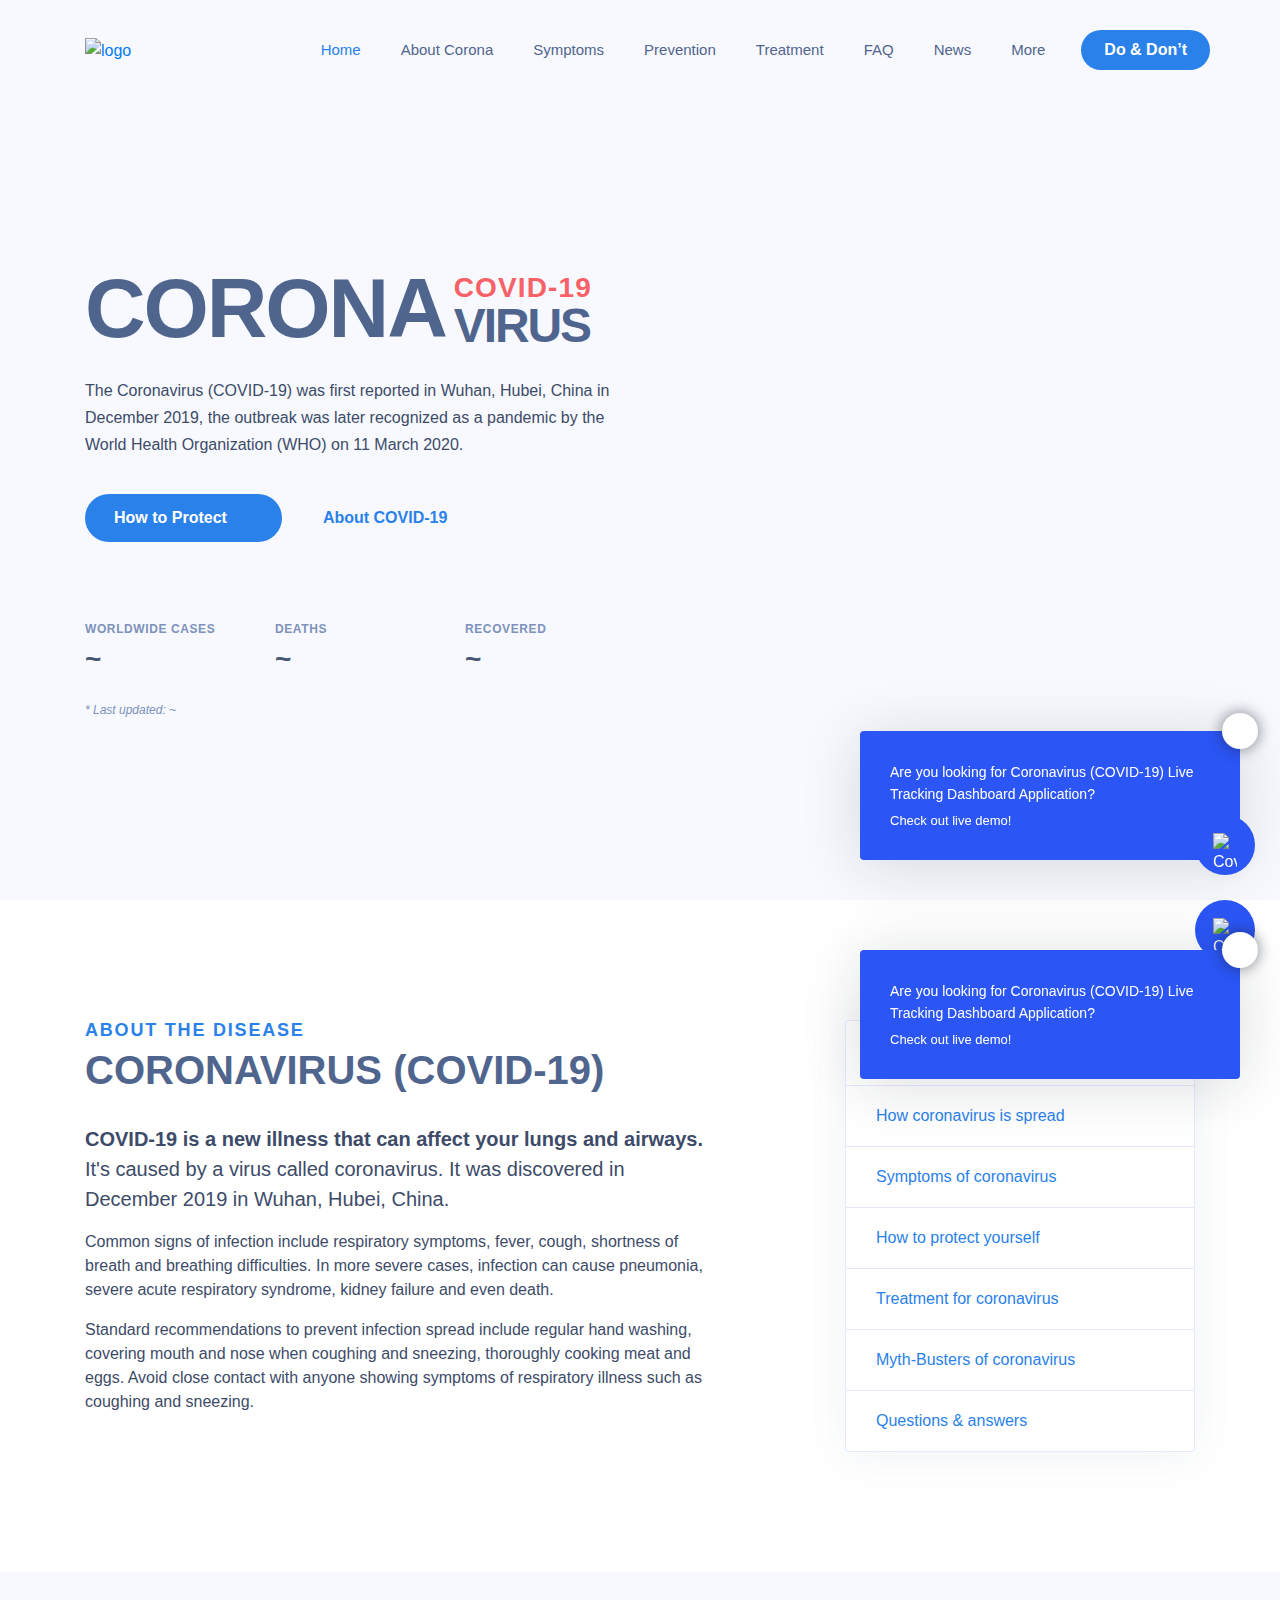
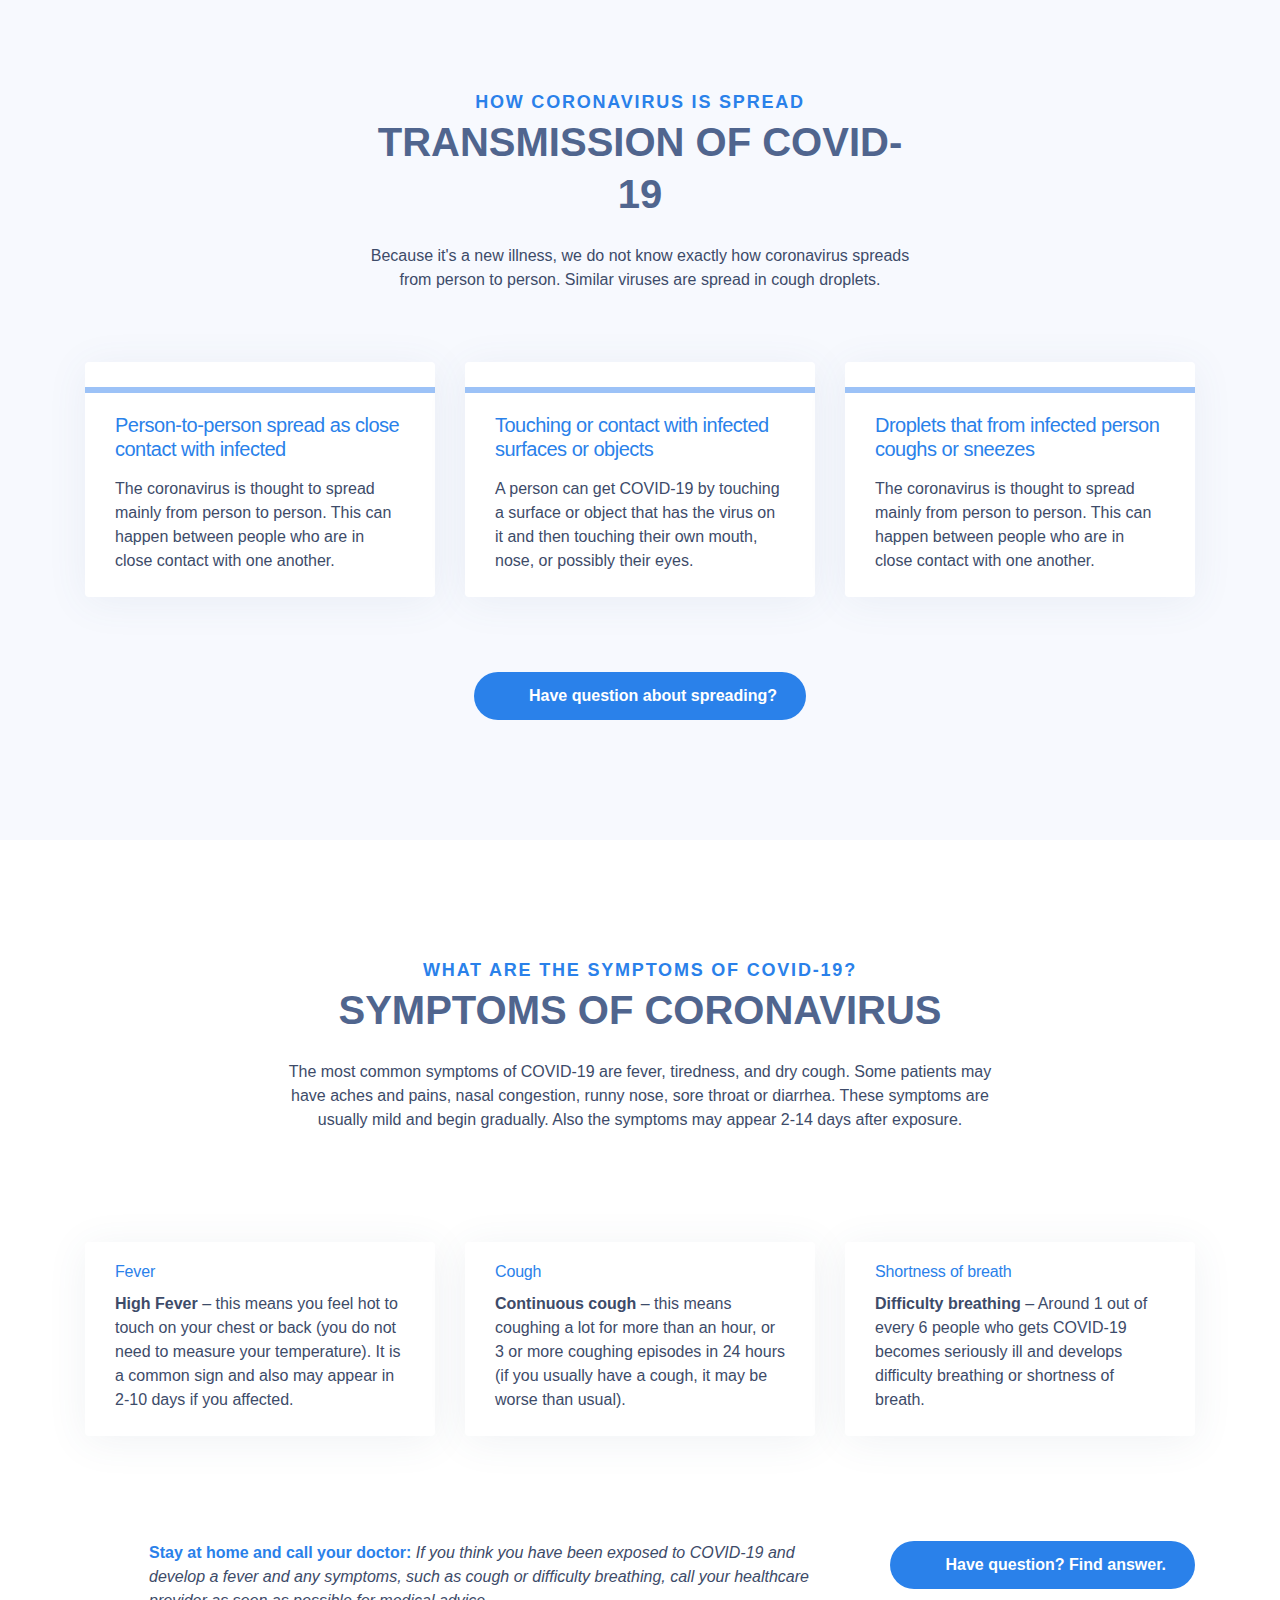
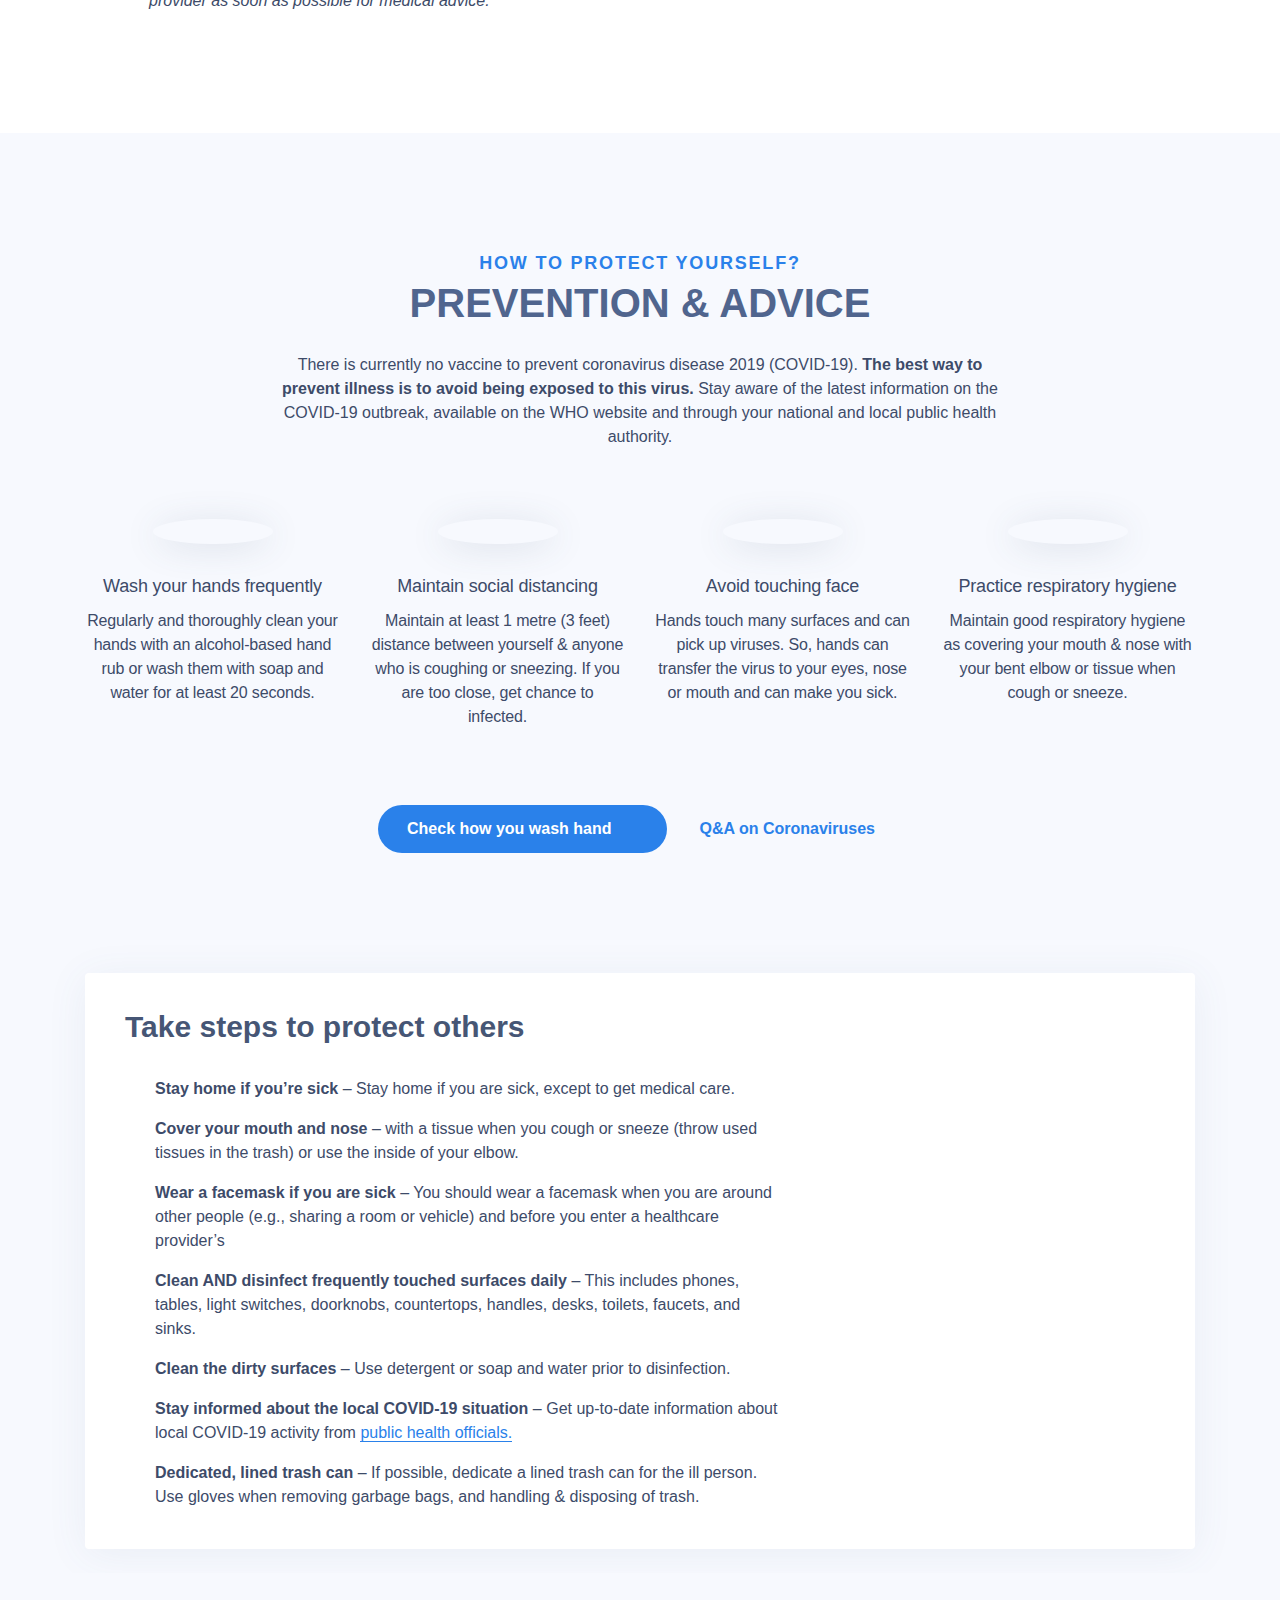
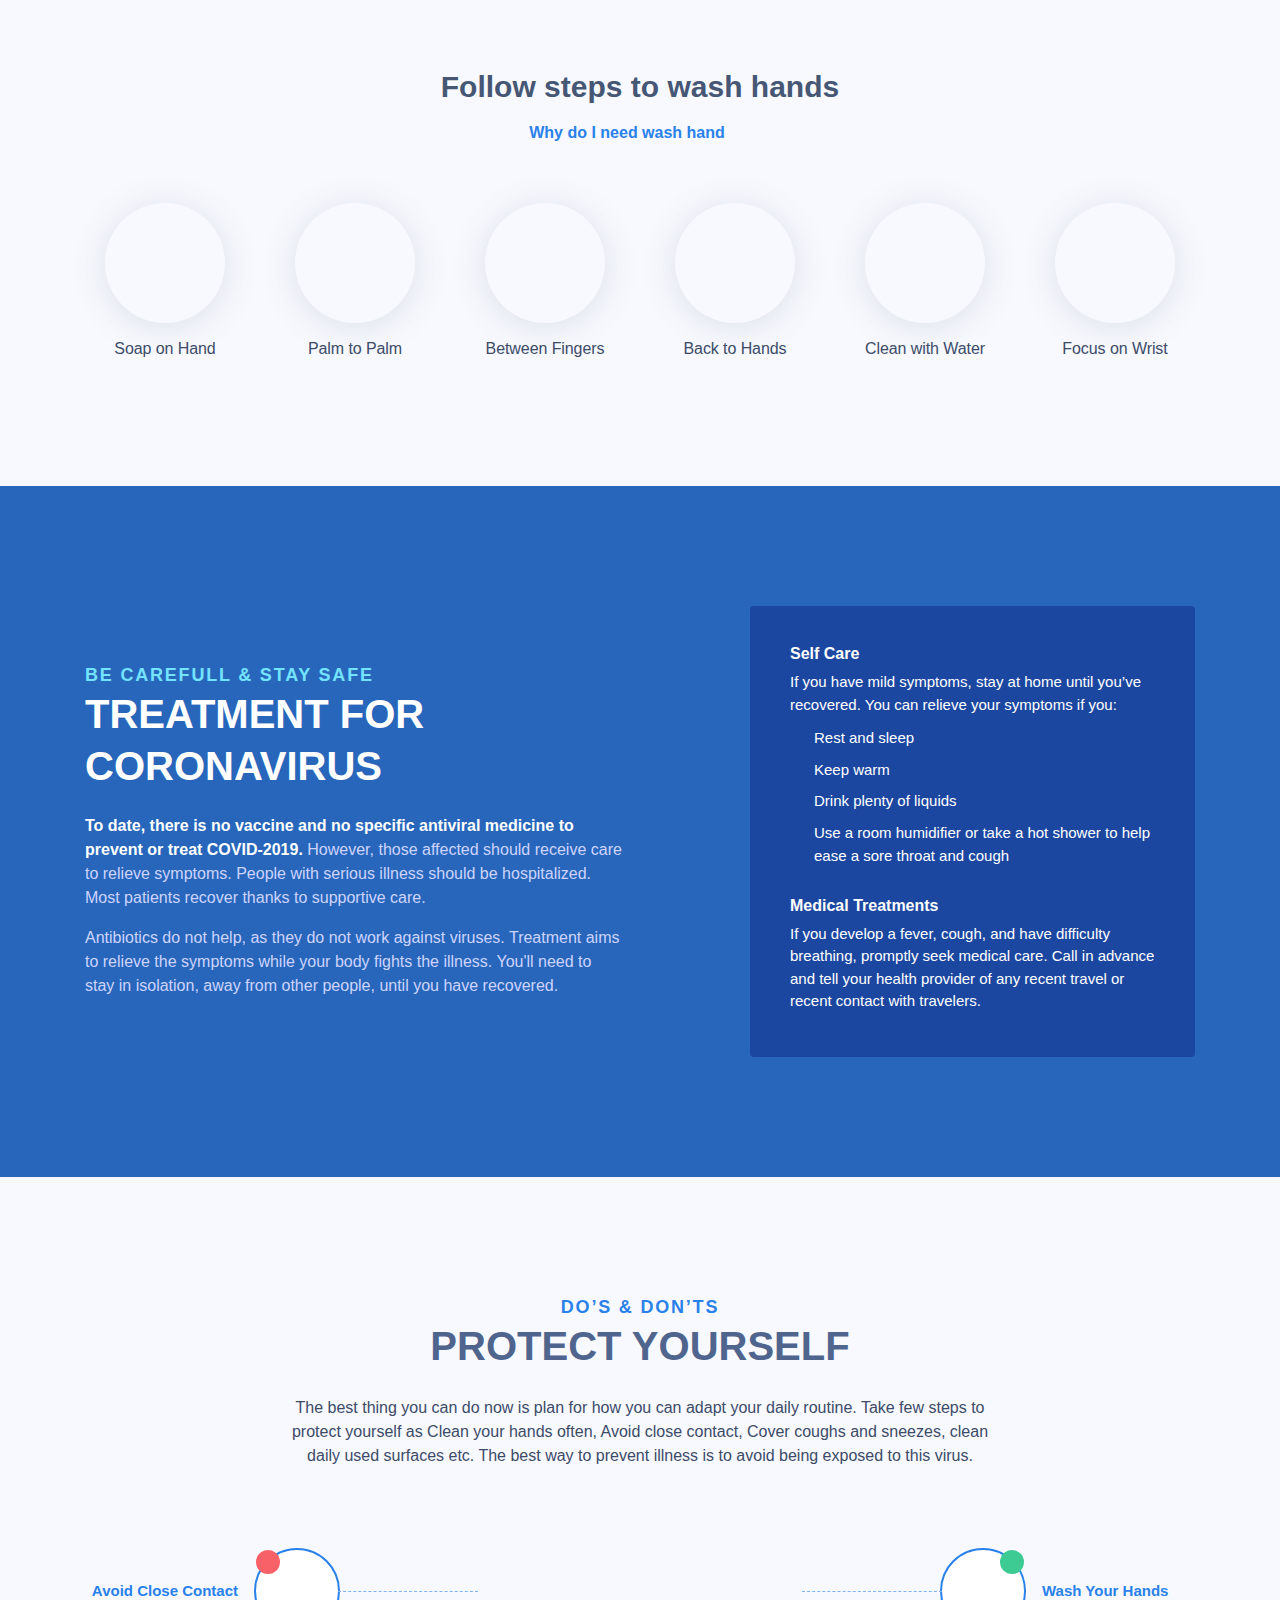
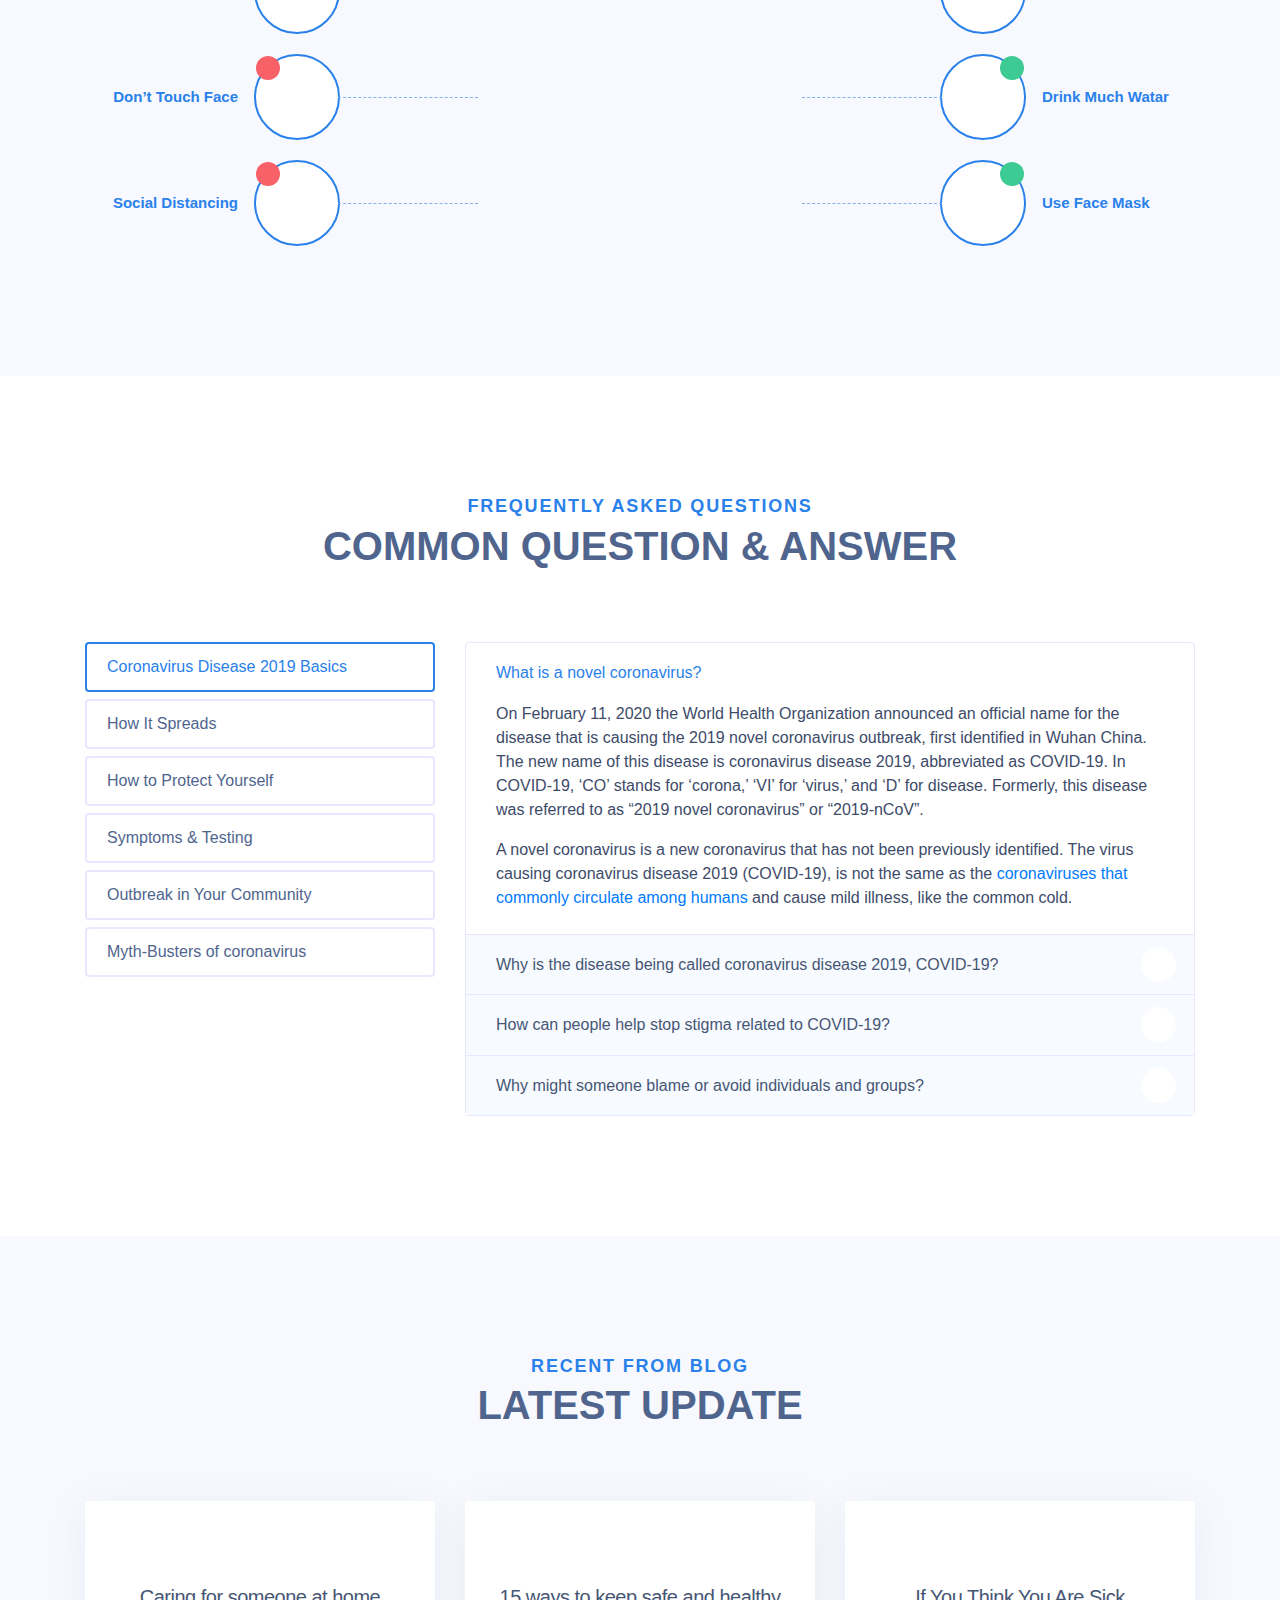
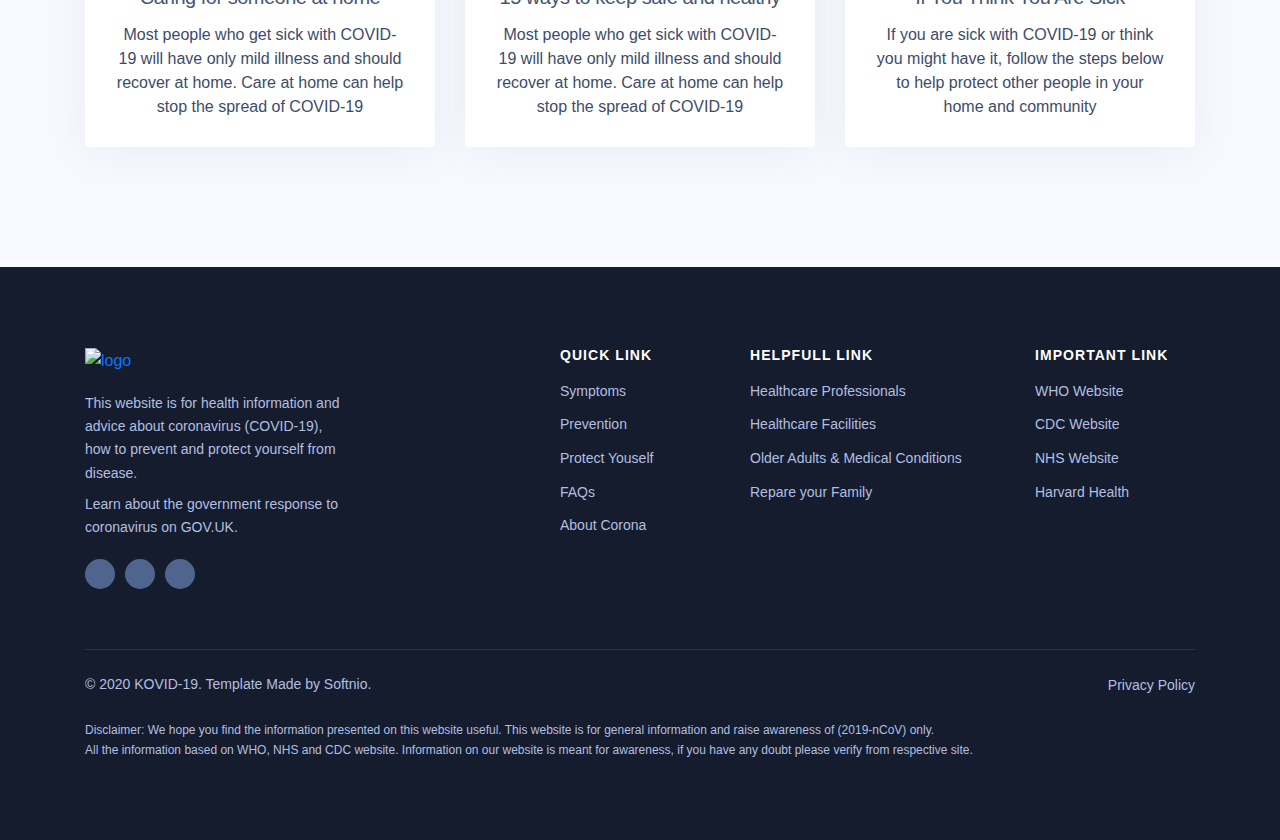
==== index.html @ 2fd07743 "Initial commit" ====
<!DOCTYPE html>
<html lang="zxx" class="js">

<head>
    <meta charset="utf-8">
    <meta name="author" content="Softnio">
    <meta name="viewport" content="width=device-width, initial-scale=1, shrink-to-fit=no">
    <meta name="description" content="">
    <link rel="shortcut icon" href="images/favicon.png">
    <title>Kovid19 New | Coronavirus (COVID-19) Prevention & Informatics HTML Template</title>
    <link rel="stylesheet" href="cs.css">
    <link rel="stylesheet" href="cs2.css">
</head>

<body class="nk-body">
    <div class="nk-wrap">
        <header class="nk-header bg-light has-overlay" id="home">
            <div class="overlay shape shape-a"></div>
            <div class="nk-navbar is-light is-sticky" id="navbar">
                <div class="container">
                    <div class="nk-navbar-wrap">
                        <div class="nk-navbar-logo logo"> <a href="./" class="logo-link"> <img class="logo-dark"
                                    src="images/logo-dark.png" srcset="images/logo-dark2x.png 2x" alt="logo"> <img
                                    class="logo-light" src="images/logo-white.png" srcset="images/logo-white2x.png 2x"
                                    alt="logo"> </a></div>
                        <div class="nk-navbar-toggle d-lg-none"> <a href="#" class="toggle"
                                data-menu-toggle="navbar-menu"><em class="icon-menu icon ni ni-menu"></em><em
                                    class="icon-close icon ni ni-cross"></em></a></div>
                        <nav class="nk-navbar-menu" id="navbar-menu">
                            <ul class="nk-menu">
                                <li class="nk-menu-item"><a class="scrollto nav-link nk-menu-link" href="#home">Home</a>
                                </li>
                                <li class="nk-menu-item"><a class="scrollto nav-link nk-menu-link" href="#about">About
                                        Corona</a></li>
                                <li class="nk-menu-item"><a class="scrollto nav-link nk-menu-link"
                                        href="#symptoms">Symptoms</a></li>
                                <li class="nk-menu-item"><a class="scrollto nav-link nk-menu-link"
                                        href="#prevention">Prevention</a></li>
                                <li class="nk-menu-item"><a class="scrollto nav-link nk-menu-link"
                                        href="#treatment">Treatment</a></li>
                                <li class="nk-menu-item"><a class="scrollto nav-link nk-menu-link" href="#faq">FAQ</a>
                                </li>
                                <li class="nk-menu-item"><a class="scrollto nav-link nk-menu-link" href="#news">News</a>
                                </li>
                                <li class="nk-menu-item"><a class="nav-link nk-menu-link nk-menu-toggle"
                                        href="#">More</a>
                                    <ul class="nk-menu-dropdown nk-menu-sub">
                                        <li class="nk-menu-item"><a class="nav-link nk-menu-link"
                                                href="index.html">Landing V1</a></li>
                                        <li class="nk-menu-item"><a class="nav-link nk-menu-link"
                                                href="index-v2.html">Landing V2</a></li>
                                        <li class="nk-menu-item"><a class="nav-link nk-menu-link"
                                                href="prevention.html">Inner Page</a></li>
                                    </ul>
                                </li>
                            </ul>
                            <ul class="nk-menu-btns">
                                <li class="nk-menu-item"><a href="#protect" class="btn btn-sm scrollto nav-link">Do
                                        &amp; Don’t</a></li>
                            </ul>
                        </nav>
                    </div>
                </div>
            </div>
            <div class="nk-banner">
                <div class="container">
                    <div class="row g-gs align-items-center justify-content-between">
                        <div class="col-lg-5 order-lg-last">
                            <div class="nk-banner-image"> <img src="images/gfx/header-a.png" alt=""></div>
                        </div>
                        <div class="col-lg-6">
                            <div class="nk-banner-block">
                                <div class="content">
                                    <h1 class="heading"> <span>CORONA</span> <span class="heading-sm"> <span
                                                class="sup">COVID-19</span> <span class="sub">VIRUS</span> </span></h1>
                                    <p>The Coronavirus (COVID-19) was first reported in Wuhan, Hubei, China in December
                                        2019, the outbreak was later recognized as a pandemic by the World Health
                                        Organization (WHO) on 11 March 2020.</p>
                                    <ul class="nk-banner-btns">
                                        <li><a href="#protect" class="btn scrollto"><span>How to Protect</span><em
                                                    class="icon ni ni-shield-half"></em></a></li>
                                        <li><a href="#about" class="btn btn-transparent scrollto"><span>About
                                                    COVID-19</span><em class="icon ni ni-arrow-right"></em></a></li>
                                    </ul>
                                    <div class="status" data-covid="world">
                                        <div class="row g-gs">
                                            <div class="col-sm-4 col-6">
                                                <div class="status-item">
                                                    <h6 class="title">Worldwide Cases</h6>
                                                    <div class="h3 count covid-stats-cases">~</div>
                                                </div>
                                            </div>
                                            <div class="col-sm-4 col-6">
                                                <div class="status-item">
                                                    <h6 class="title">Deaths</h6>
                                                    <div class="h3 count covid-stats-death">~</div>
                                                </div>
                                            </div>
                                            <div class="col-sm-4 col-6">
                                                <div class="status-item">
                                                    <h6 class="title">Recovered</h6>
                                                    <div class="h3 count covid-stats-recovered">~</div>
                                                </div>
                                            </div>
                                        </div>
                                        <div class="status-note">* Last updated: <span
                                                class="covid-update-time">~</span></div>
                                    </div>
                                </div>
                            </div>
                        </div>
                    </div>
                </div>
            </div>
        </header>
        <main class="nk-pages">
            <section class="section section-l bg-white section-about" id="about">
                <div class="container">
                    <div class="section-content">
                        <div class="row g-gs justify-content-between">
                            <div class="col-lg-7">
                                <div class="text-block">
                                    <h5 class="subtitle">About the disease</h5>
                                    <h2 class="title">Coronavirus <br class="d-sm-none">(COVID-19)</h2>
                                    <p class="lead"><strong>COVID-19 is a new illness that can affect your lungs and
                                            airways.</strong> It's caused by a virus called coronavirus. It was
                                        discovered in December 2019 in Wuhan, Hubei, China.</p>
                                    <p>Common signs of infection include respiratory symptoms, fever, cough, shortness
                                        of breath and breathing difficulties. In more severe cases, infection can cause
                                        pneumonia, severe acute respiratory syndrome, kidney failure and even death.</p>
                                    <p>Standard recommendations to prevent infection spread include regular hand
                                        washing, covering mouth and nose when coughing and sneezing, thoroughly cooking
                                        meat and eggs. Avoid close contact with anyone showing symptoms of respiratory
                                        illness such as coughing and sneezing.</p>
                                </div>
                            </div>
                            <div class="col-lg-5 col-xl-4">
                                <div class="wgs wgs-card mt-sm-2 mt-md-4 mt-lg-0 ml-lg-4 ml-xl-0">
                                    <div class="wgs-head">
                                        <h4>What you need to know</h4>
                                    </div>
                                    <ul class="wgs-list">
                                        <li><a class="scrollto" href="#spread">How coronavirus is spread</a></li>
                                        <li><a class="scrollto" href="#symptoms">Symptoms of coronavirus</a></li>
                                        <li><a class="scrollto" href="#protect">How to protect yourself</a></li>
                                        <li><a class="scrollto" href="#treatment">Treatment for coronavirus</a></li>
                                        <li><a class="scrollto" href="#faq">Myth-Busters of coronavirus</a></li>
                                        <li><a class="scrollto" href="#faq">Questions & answers</a></li>
                                    </ul>
                                </div>
                            </div>
                        </div>
                    </div>
                </div>
            </section>
            <section class="section section-l bg-light section-spread" id="spread">
                <div class="container">
                    <div class="section-head text-center wide-md">
                        <h5 class="subtitle">How coronavirus is spread</h5>
                        <h2 class="title">Transmission of <br class="d-sm-none"> COVID-19</h2>
                        <p>Because it's a new illness, we do not know exactly how coronavirus spreads from person to
                            person. Similar viruses are spread in cough droplets.</p>
                    </div>
                    <div class="section-content">
                        <div class="row g-gs justify-content-center">
                            <div class="col-sm-10 col-md-8 col-lg-4">
                                <div class="box">
                                    <div class="box-gfx"> <img src="images/gfx/spread-a.png" alt=""></div>
                                    <div class="box-content">
                                        <h4 class="title">Person-to-person spread as close contact with infected</h4>
                                        <p>The coronavirus is thought to spread mainly from person to person. This can
                                            happen between people who are in close contact with one another.</p>
                                    </div>
                                </div>
                            </div>
                            <div class="col-sm-10 col-md-8 col-lg-4">
                                <div class="box">
                                    <div class="box-gfx"> <img src="images/gfx/spread-b.png" alt=""></div>
                                    <div class="box-content">
                                        <h4 class="title">Touching or contact with infected surfaces or objects</h4>
                                        <p>A person can get COVID-19 by touching a surface or object that has the virus
                                            on it and then touching their own mouth, nose, or possibly their eyes.</p>
                                    </div>
                                </div>
                            </div>
                            <div class="col-sm-10 col-md-8 col-lg-4">
                                <div class="box">
                                    <div class="box-gfx"> <img src="images/gfx/spread-c.png" alt=""></div>
                                    <div class="box-content">
                                        <h4 class="title">Droplets that from infected person coughs or sneezes</h4>
                                        <p>The coronavirus is thought to spread mainly from person to person. This can
                                            happen between people who are in close contact with one another.</p>
                                    </div>
                                </div>
                            </div>
                        </div>
                        <ul class="section-actions">
                            <li><a href="#faq" class="btn scrollto"><em class="icon ni ni-question"></em><span>Have
                                        question about spreading?</span></a></li>
                        </ul>
                    </div>
                </div>
            </section>
            <section class="section section-l bg-white section-symptom" id="symptoms">
                <div class="container">
                    <div class="section-head text-center wide-lg">
                        <h5 class="subtitle">What are the symptoms of COVID-19?</h5>
                        <h2 class="title">Symptoms of Coronavirus</h2>
                        <p>The most common symptoms of COVID-19 are fever, tiredness, and dry cough. Some patients may
                            have aches and pains, nasal congestion, runny nose, sore throat or diarrhea. These symptoms
                            are usually mild and begin gradually. Also the symptoms may appear 2-14 days after exposure.
                        </p>
                    </div>
                    <div class="section-content">
                        <div class="row g-gs justify-content-center">
                            <div class="col-sm-10 col-md-8 col-lg-4">
                                <div class="box2">
                                    <div class="box2-gfx"> <img src="images/gfx/symptom-a.png" alt=""></div>
                                    <div class="box2-content">
                                        <h5 class="title">Fever</h5>
                                        <p><strong>High Fever</strong> – this means you feel hot to touch on your chest
                                            or back (you do not need to measure your temperature). It is a common sign
                                            and also may appear in 2-10 days if you affected.</p>
                                    </div>
                                </div>
                            </div>
                            <div class="col-sm-10 col-md-8 col-lg-4">
                                <div class="box2">
                                    <div class="box2-gfx"> <img src="images/gfx/symptom-b.png" alt=""></div>
                                    <div class="box2-content">
                                        <h5 class="title">Cough</h5>
                                        <p><strong>Continuous cough</strong> – this means coughing a lot for more than
                                            an hour, or 3 or more coughing episodes in 24 hours (if you usually have a
                                            cough, it may be worse than usual).</p>
                                    </div>
                                </div>
                            </div>
                            <div class="col-sm-10 col-md-8 col-lg-4">
                                <div class="box2">
                                    <div class="box2-gfx"> <img src="images/gfx/symptom-c.png" alt=""></div>
                                    <div class="box2-content">
                                        <h5 class="title">Shortness of breath</h5>
                                        <p><strong>Difficulty breathing</strong> – Around 1 out of every 6 people who
                                            gets COVID-19 becomes seriously ill and develops difficulty breathing or
                                            shortness of breath.</p>
                                    </div>
                                </div>
                            </div>
                        </div>
                        <div class="section-cta">
                            <div class="row g-gs justify-content-center">
                                <div class="col-sm-10 col-md-8 col-lg-7 col-xl-8">
                                    <div class="notes"> <em class="icon ni ni-alert-fill-c"></em>
                                        <p><strong>Stay at home and call your doctor:</strong> If you think you have
                                            been exposed to COVID-19 and develop a fever and any symptoms, such as cough
                                            or difficulty breathing, call your healthcare provider as soon as possible
                                            for medical advice.</p>
                                    </div>
                                </div>
                                <div class="col-sm-10 col-md-8 col-lg-5 col-xl-4">
                                    <div class="d-flex justify-content-lg-end ml-sm-5 ml-4 pl-3 ml-lg-0 pl-lg-0"> <a
                                            href="#faq" class="btn scrollto"><em
                                                class="icon ni ni-question"></em><span>Have question? Find
                                                answer.</span></a></div>
                                </div>
                            </div>
                        </div>
                    </div>
                </div>
            </section>
            <section class="section section-l bg-light section-advice pb-0 ov-h" id="prevention">
                <div class="container">
                    <div class="section-head text-center wide-lg">
                        <h5 class="subtitle">How to Protect Yourself?</h5>
                        <h2 class="title">Prevention <br class="d-sm-none"> &amp; advice</h2>
                        <p>There is currently no vaccine to prevent coronavirus disease 2019 (COVID-19). <strong>The
                                best way to prevent illness is to avoid being exposed to this virus.</strong> Stay aware
                            of the latest information on the COVID-19 outbreak, available on the WHO website and through
                            your national and local public health authority.</p>
                    </div>
                    <div class="section-content">
                        <div class="row g-gs gy-sm-m">
                            <div class="col-lg-3 col-sm-6">
                                <div class="box3">
                                    <div class="box3-gfx"> <img src="images/gfx/advice-a.png" alt=""></div>
                                    <div class="box3-content">
                                        <h5 class="title">Wash your hands frequently</h5>
                                        <p>Regularly and thoroughly clean your hands with an alcohol-based hand rub or
                                            wash them with soap and water for at least 20 seconds.</p>
                                    </div>
                                </div>
                            </div>
                            <div class="col-lg-3 col-sm-6">
                                <div class="box3">
                                    <div class="box3-gfx"> <img src="images/gfx/advice-b.png" alt=""></div>
                                    <div class="box3-content">
                                        <h5 class="title">Maintain social distancing</h5>
                                        <p>Maintain at least 1 metre (3 feet) distance between yourself & anyone who is
                                            coughing or sneezing. If you are too close, get chance to infected.</p>
                                    </div>
                                </div>
                            </div>
                            <div class="col-lg-3 col-sm-6">
                                <div class="box3">
                                    <div class="box3-gfx"> <img src="images/gfx/advice-c.png" alt=""></div>
                                    <div class="box3-content">
                                        <h5 class="title">Avoid touching face</h5>
                                        <p>Hands touch many surfaces and can pick up viruses. So, hands can transfer the
                                            virus to your eyes, nose or mouth and can make you sick.</p>
                                    </div>
                                </div>
                            </div>
                            <div class="col-lg-3 col-sm-6">
                                <div class="box3">
                                    <div class="box3-gfx"> <img src="images/gfx/advice-d.png" alt=""></div>
                                    <div class="box3-content">
                                        <h5 class="title">Practice respiratory hygiene</h5>
                                        <p>Maintain good respiratory hygiene as covering your mouth & nose with your
                                            bent elbow or tissue when cough or sneeze.</p>
                                    </div>
                                </div>
                            </div>
                        </div>
                        <ul class="section-actions">
                            <li><a href="#handwash" class="btn scrollto"><span>Check how you wash hand</span><em
                                        class="icon ni ni-arrow-long-right"></em></a></li>
                            <li><a href="#faq" class="btn btn-transparent scrollto"><span>Q&A on Coronaviruses</span><em
                                        class="icon ni ni-arrow-long-right"></em></a></li>
                        </ul>
                    </div>
                </div>
            </section>
            <section class="section section-l bg-light section-steps pb-4" id="steps">
                <div class="container">
                    <div class="section-content section-content-boxed">
                        <div class="row g-gs justify-content-center align-items-center">
                            <div class="col-lg-8">
                                <div class="list-block pr-lg-4">
                                    <h4 class="title">Take steps to protect others</h4>
                                    <ul class="list-check">
                                        <li><strong>Stay home if you’re sick</strong> – Stay home if you are sick,
                                            except to get medical care.</li>
                                        <li><strong>Cover your mouth and nose</strong> – with a tissue when you cough or
                                            sneeze (throw used tissues in the trash) or use the inside of your elbow.
                                        </li>
                                        <li><strong>Wear a facemask if you are sick</strong> – You should wear a
                                            facemask when you are around other people (e.g., sharing a room or vehicle)
                                            and before you enter a healthcare provider’s</li>
                                        <li><strong>Clean AND disinfect frequently touched surfaces daily</strong> –
                                            This includes phones, tables, light switches, doorknobs, countertops,
                                            handles, desks, toilets, faucets, and sinks.</li>
                                        <li><strong>Clean the dirty surfaces</strong> – Use detergent or soap and water
                                            prior to disinfection.</li>
                                        <li><strong>Stay informed about the local COVID-19 situation</strong> – Get
                                            up-to-date information about local COVID-19 activity from <a href="#">public
                                                health officials.</a></li>
                                        <li><strong>Dedicated, lined trash can</strong> – If possible, dedicate a lined
                                            trash can for the ill person. Use gloves when removing garbage bags, and
                                            handling & disposing of trash.</li>
                                    </ul>
                                </div>
                            </div>
                            <div class=" col-sm-10 col-md-8 col-lg-4"> <img src="images/gfx/steps.png"
                                    class="mb-2 mb-sm-0" alt=""></div>
                        </div>
                    </div>
                </div>
            </section>
            <section class="section section-l bg-light section-handwash" id="handwash">
                <div class="container mt-n4">
                    <div class="section-subhead text-center">
                        <h4 class="title">Follow steps to <br class="d-sm-none"> wash hands</h4> <a href="#faq"
                            class="btn btn-sm btn-transparent scrollto"><span>Why do I need wash hand</span><em
                                class="icon ni ni-arrow-long-right"></em></a>
                    </div>
                    <div class="section-content">
                        <div class="row g-gs justify-content-center">
                            <div class="col-6 col-mb-5 col-sm-4 col-lg-2">
                                <div class="box4">
                                    <div class="box4-gfx"> <img src="images/gfx/hand-a.png" alt=""></div>
                                    <div class="box4-content">
                                        <h6 class="title">Soap on Hand</h6>
                                    </div>
                                </div>
                            </div>
                            <div class="col-6 col-mb-5 col-sm-4 col-lg-2">
                                <div class="box4">
                                    <div class="box4-gfx"> <img src="images/gfx/hand-b.png" alt=""></div>
                                    <div class="box4-content">
                                        <h6 class="title">Palm to Palm</h6>
                                    </div>
                                </div>
                            </div>
                            <div class="col-6 col-mb-5 col-sm-4 col-lg-2">
                                <div class="box4">
                                    <div class="box4-gfx"> <img src="images/gfx/hand-c.png" alt=""></div>
                                    <div class="box4-content">
                                        <h6 class="title">Between Fingers</h6>
                                    </div>
                                </div>
                            </div>
                            <div class="col-6 col-mb-5 col-sm-4 col-lg-2">
                                <div class="box4">
                                    <div class="box4-gfx"> <img src="images/gfx/hand-d.png" alt=""></div>
                                    <div class="box4-content">
                                        <h6 class="title">Back to Hands</h6>
                                    </div>
                                </div>
                            </div>
                            <div class="col-6 col-mb-5 col-sm-4 col-lg-2">
                                <div class="box4">
                                    <div class="box4-gfx"> <img src="images/gfx/hand-e.png" alt=""></div>
                                    <div class="box4-content">
                                        <h6 class="title">Clean with Water</h6>
                                    </div>
                                </div>
                            </div>
                            <div class="col-6 col-mb-5 col-sm-4 col-lg-2">
                                <div class="box4">
                                    <div class="box4-gfx"> <img src="images/gfx/hand-f.png" alt=""></div>
                                    <div class="box4-content">
                                        <h6 class="title">Focus on Wrist</h6>
                                    </div>
                                </div>
                            </div>
                        </div>
                    </div>
                </div>
            </section>
            <section class="section section-l bg-accent-light tc-light section-treatment has-overlay" id="treatment">
                <div class="overlay shape shape-b"></div>
                <div class="container">
                    <div class="section-content">
                        <div class="row g-gs gy-sm-m justify-content-between align-items-center">
                            <div class="col-lg-7 col-xl-6">
                                <div class="text-block">
                                    <h5 class="subtitle">Be carefull & Stay Safe</h5>
                                    <h2 class="title">Treatment for coronavirus</h2>
                                    <p> <strong>To date, there is no vaccine and no specific antiviral medicine to
                                            prevent or treat COVID-2019. </strong> However, those affected should
                                        receive care to relieve symptoms. People with serious illness should be
                                        hospitalized. Most patients recover thanks to supportive care.</p>
                                    <p>Antibiotics do not help, as they do not work against viruses. Treatment aims to
                                        relieve the symptoms while your body fights the illness. You'll need to stay in
                                        isolation, away from other people, until you have recovered.</p>
                                </div>
                            </div>
                            <div class="col-lg-5">
                                <div class="box5 bg-accent-dark">
                                    <h6 class="title">Self Care</h6>
                                    <p>If you have mild symptoms, stay at home until you’ve recovered. You can relieve
                                        your symptoms if you:</p>
                                    <ul class="list-arrow">
                                        <li>Rest and sleep</li>
                                        <li>Keep warm</li>
                                        <li>Drink plenty of liquids</li>
                                        <li>Use a room humidifier or take a hot shower to help ease a sore throat and
                                            cough</li>
                                    </ul>
                                    <h6 class="title">Medical Treatments</h6>
                                    <p>If you develop a fever, cough, and have difficulty breathing, promptly seek
                                        medical care. Call in advance and tell your health provider of any recent travel
                                        or recent contact with travelers.</p>
                                </div>
                            </div>
                        </div>
                    </div>
                </div>
            </section>
            <section class="section section-l bg-light section-protect" id="protect">
                <div class="container">
                    <div class="section-head text-center wide-lg">
                        <h5 class="subtitle">Do’s &amp; Don’ts</h5>
                        <h2 class="title">Protect yourself</h2>
                        <p>The best thing you can do now is plan for how you can adapt your daily routine. Take few
                            steps to protect yourself as Clean your hands often, Avoid close contact, Cover coughs and
                            sneezes, clean daily used surfaces etc. The best way to prevent illness is to avoid being
                            exposed to this virus.</p>
                    </div>
                    <div class="section-content">
                        <div class="row g-gs justify-content-center flex-lg-nowrap">
                            <div class="col-md-8 col-lg-5 col-xl-6 align-self-end">
                                <div class="protect-block-gfx"> <img src="images/gfx/protect.png" alt=""></div>
                            </div>
                            <div class="col-6 col-mb-5 col-sm-6 col-lg-4 col-xl-3 flex-grow-1 order-lg-first">
                                <div class="protect-item negative">
                                    <div class="protect-gfx"> <img src="images/gfx/donts-a.png" alt=""></div>
                                    <div class="protect-text">
                                        <h5 class="title">Avoid Close Contact</h5>
                                    </div>
                                </div>
                                <div class="protect-item negative">
                                    <div class="protect-gfx"> <img src="images/gfx/donts-b.png" alt=""></div>
                                    <div class="protect-text">
                                        <h5 class="title">Don’t Touch Face</h5>
                                    </div>
                                </div>
                                <div class="protect-item negative">
                                    <div class="protect-gfx"> <img src="images/gfx/donts-c.png" alt=""></div>
                                    <div class="protect-text">
                                        <h5 class="title">Social Distancing</h5>
                                    </div>
                                </div>
                            </div>
                            <div class="col-6 col-mb-5 col-sm-6 col-lg-4 col-xl-3 flex-grow-1 ">
                                <div class="protect-item positive">
                                    <div class="protect-gfx"> <img src="images/gfx/dos-a.png" alt=""></div>
                                    <div class="protect-text">
                                        <h5 class="title">Wash Your Hands</h5>
                                    </div>
                                </div>
                                <div class="protect-item positive">
                                    <div class="protect-gfx"> <img src="images/gfx/dos-b.png" alt=""></div>
                                    <div class="protect-text">
                                        <h5 class="title">Drink Much Watar</h5>
                                    </div>
                                </div>
                                <div class="protect-item positive">
                                    <div class="protect-gfx"> <img src="images/gfx/dos-c.png" alt=""></div>
                                    <div class="protect-text">
                                        <h5 class="title">Use Face Mask</h5>
                                    </div>
                                </div>
                            </div>
                        </div>
                    </div>
                </div>
            </section>
            <section class="section section-l bg-white section-faq" id="faq">
                <div class="container">
                    <div class="section-head text-center">
                        <h5 class="subtitle">Frequently Asked Questions</h5>
                        <h2 class="title">Common Question <br class="d-sm-none"> &amp; Answer</h2>
                    </div>
                    <div class="section-content">
                        <div class="row g-gs">
                            <div class="col-lg-4">
                                <ul class="nav nav-tabs nav-tabs-vr nav-tabs-btns">
                                    <li class="nav-item"> <a class="nav-link active" data-toggle="tab"
                                            href="#covid-basics">Coronavirus Disease 2019 Basics</a></li>
                                    <li class="nav-item"> <a class="nav-link" data-toggle="tab"
                                            href="#covid-spreads">How It Spreads</a></li>
                                    <li class="nav-item"> <a class="nav-link" data-toggle="tab"
                                            href="#covid-protect">How to Protect Yourself</a></li>
                                    <li class="nav-item"> <a class="nav-link" data-toggle="tab"
                                            href="#covid-symptoms">Symptoms &amp; Testing</a></li>
                                    <li class="nav-item"> <a class="nav-link" data-toggle="tab"
                                            href="#covid-outbreak">Outbreak in Your Community</a></li>
                                    <li class="nav-item"> <a class="nav-link" data-toggle="tab"
                                            href="#covid-myth">Myth-Busters of coronavirus</a></li>
                                </ul>
                            </div>
                            <div class="col-lg-8">
                                <div class="tab-content">
                                    <div class="tab-pane fade show active" id="covid-basics">
                                        <div class="accordion">
                                            <div class="accordion-item">
                                                <h5 class="accordion-title" data-toggle="collapse"
                                                    data-target="#covid-basics-01">What is a novel coronavirus? <span
                                                        class="accordion-icon"></span></h5>
                                                <div id="covid-basics-01" class="collapse show">
                                                    <div class="accordion-content">
                                                        <p>On February 11, 2020 the World Health Organization announced
                                                            an official name for the disease that is causing the 2019
                                                            novel coronavirus outbreak, first identified in Wuhan China.
                                                            The new name of this disease is coronavirus disease 2019,
                                                            abbreviated as COVID-19. In COVID-19, ‘CO’ stands for
                                                            ‘corona,’ ‘VI’ for ‘virus,’ and ‘D’ for disease. Formerly,
                                                            this disease was referred to as “2019 novel coronavirus” or
                                                            “2019-nCoV”.</p>
                                                        <p>A novel coronavirus is a new coronavirus that has not been
                                                            previously identified. The virus causing coronavirus disease
                                                            2019 (COVID-19), is not the same as the <a
                                                                href="https://www.cdc.gov/coronavirus/2019-ncov/index.html"
                                                                target="_blank">coronaviruses that commonly circulate
                                                                among humans</a> and cause mild illness, like the common
                                                            cold.</p>
                                                    </div>
                                                </div>
                                            </div>
                                            <div class="accordion-item">
                                                <h5 class="accordion-title collapsed" data-toggle="collapse"
                                                    data-target="#covid-basics-02">Why is the disease being called
                                                    coronavirus disease 2019, COVID-19?<span
                                                        class="accordion-icon"></span></h5>
                                                <div id="covid-basics-02" class="collapse">
                                                    <div class="accordion-content">
                                                        <p>On February 11, 2020 the World Health Organization announced
                                                            an official name for the disease that is causing the 2019
                                                            novel coronavirus outbreak, first identified in Wuhan China.
                                                            The new name of this disease is coronavirus disease 2019,
                                                            abbreviated as COVID-19. In COVID-19, ‘CO’ stands for
                                                            ‘corona,’ ‘VI’ for ‘virus,’ and ‘D’ for disease. Formerly,
                                                            this disease was referred to as “2019 novel coronavirus” or
                                                            “2019-nCoV”.</p>
                                                        <p>There are <a
                                                                href="https://www.cdc.gov/coronavirus/2019-ncov/index.html"
                                                                target="_blank">many types</a> of human coronaviruses
                                                            including some that commonly cause mild upper-respiratory
                                                            tract illnesses. COVID-19 is a new disease, caused be a
                                                            novel (or new) coronavirus that has not previously been seen
                                                            in humans. The name of this disease was selected following
                                                            the World Health Organization (WHO) best practiceexternal
                                                            icon for naming of new human infectious diseases.</p>
                                                    </div>
                                                </div>
                                            </div>
                                            <div class="accordion-item">
                                                <h5 class="accordion-title collapsed" data-toggle="collapse"
                                                    data-target="#covid-basics-03">How can people help stop stigma
                                                    related to COVID-19? <span class="accordion-icon"></span></h5>
                                                <div id="covid-basics-03" class="collapse">
                                                    <div class="accordion-content">
                                                        <p>People can fight stigma and help, not hurt, others by
                                                            providing social support. Counter stigma by learning and
                                                            sharing facts. Communicating the facts that viruses do not
                                                            target specific racial or ethnic groups and how COVID-19
                                                            actually spreads can help stop stigma.</p>
                                                    </div>
                                                </div>
                                            </div>
                                            <div class="accordion-item">
                                                <h5 class="accordion-title collapsed" data-toggle="collapse"
                                                    data-target="#covid-basics-04">Why might someone blame or avoid
                                                    individuals and groups? <span class="accordion-icon"></span></h5>
                                                <div id="covid-basics-04" class="collapse">
                                                    <div class="accordion-content">
                                                        <p>People in the U.S. may be worried or anxious about friends
                                                            and relatives who are living in or visiting areas where
                                                            COVID-19 is spreading. Some people are worried about the
                                                            disease. Fear and anxiety can lead to social stigma, for
                                                            example, towards Chinese or other Asian Americans or people
                                                            who were in quarantine.</p>
                                                        <p>Stigma is discrimination against an identifiable group of
                                                            people, a place, or a nation. Stigma is associated with a
                                                            lack of knowledge about how COVID-19 spreads, a need to
                                                            blame someone, fears about disease and death, and gossip
                                                            that spreads rumors and myths.</p>
                                                        <p>Stigma hurts everyone by creating more fear or anger towards
                                                            ordinary people instead of the disease that is causing the
                                                            problem.</p>
                                                    </div>
                                                </div>
                                            </div>
                                        </div>
                                    </div>
                                    <div class="tab-pane fade" id="covid-spreads">
                                        <div class="accordion">
                                            <div class="accordion-item">
                                                <h5 class="accordion-title" data-toggle="collapse"
                                                    data-target="#covid-spreads-01">What is the source of the virus?
                                                    <span class="accordion-icon"></span></h5>
                                                <div id="covid-spreads-01" class="collapse show">
                                                    <div class="accordion-content">
                                                        <p>Coronaviruses are a large family of viruses. Some cause
                                                            illness in people, and others, such as canine and feline
                                                            coronaviruses, only infect animals. Rarely, animal
                                                            coronaviruses that infect animals have emerged to infect
                                                            people and can spread between people. This is suspected to
                                                            have occurred for the virus that causes COVID-19. Middle
                                                            East Respiratory Syndrome (MERS) and Severe Acute
                                                            Respiratory Syndrome (SARS) are two other examples of
                                                            coronaviruses that originated from animals and then spread
                                                            to people. More information about the source and spread of
                                                            COVID-19 is available on the <a
                                                                href="https://www.cdc.gov/coronavirus/2019-ncov/cases-updates/summary.html"
                                                                target="_blank">Situation Summary: Source and Spread of
                                                                the Virus</a>.</p>
                                                    </div>
                                                </div>
                                            </div>
                                            <div class="accordion-item">
                                                <h5 class="accordion-title collapsed" data-toggle="collapse"
                                                    data-target="#covid-spreads-02">How does the virus spread?<span
                                                        class="accordion-icon"></span></h5>
                                                <div id="covid-spreads-02" class="collapse">
                                                    <div class="accordion-content">
                                                        <p>This virus was first detected in Wuhan City, Hubei Province,
                                                            China. The first infections were linked to a live animal
                                                            market, but the virus is now spreading from
                                                            person-to-person. It’s important to note that
                                                            person-to-person spread can happen on a continuum. Some
                                                            viruses are highly contagious (like measles), while other
                                                            viruses are less so.</p>
                                                        <p>The virus that causes COVID-19 seems to be spreading easily
                                                            and sustainably in the community (“community spread”) in <a
                                                                href="https://www.cdc.gov/coronavirus/2019-ncov/prepare/transmission.html"
                                                                target="_blank">some affected geographic areas</a>.
                                                            Community spread means people have been infected with the
                                                            virus in an area, including some who are not sure how or
                                                            where they became infected.</p>
                                                        <p>Learn what is known about the <a
                                                                href="https://www.cdc.gov/coronavirus/2019-ncov/about/transmission.html"
                                                                target="_blank">spread of newly emerged
                                                                coronaviruses</a>.</p>
                                                    </div>
                                                </div>
                                            </div>
                                            <div class="accordion-item">
                                                <h5 class="accordion-title collapsed" data-toggle="collapse"
                                                    data-target="#covid-spreads-03">Can someone who has had COVID-19
                                                    spread the illness to others? <span class="accordion-icon"></span>
                                                </h5>
                                                <div id="covid-spreads-03" class="collapse">
                                                    <div class="accordion-content">
                                                        <p>The virus that causes COVID-19 is <a
                                                                href="https://www.cdc.gov/coronavirus/2019-ncov/prepare/transmission.html"
                                                                target="_blank">spreading from person-to-person</a>.
                                                            Someone who is actively sick with COVID-19 can spread the
                                                            illness to others. That is why CDC recommends that these
                                                            patients be isolated either in the hospital or at home
                                                            (depending on how sick they are) until they are better and
                                                            no longer pose a risk of infecting others.</p>
                                                        <p>How long someone is actively sick can vary so the decision on
                                                            when to release someone from isolation is made on a
                                                            case-by-case basis in consultation with doctors, infection
                                                            prevention and control experts, and public health officials
                                                            and involves considering specifics of each situation
                                                            including disease severity, illness signs and symptoms, and
                                                            results of laboratory testing for that patient.</p>
                                                        <p>Current <a
                                                                href="https://www.cdc.gov/coronavirus/2019-ncov/hcp/disposition-hospitalized-patients.html"
                                                                target="_blank">CDC guidance for when it is OK to
                                                                release someone from isolation</a>&nbsp;is made on a
                                                            case by case basis and includes meeting all of the following
                                                            requirements:</p>
                                                        <ul>
                                                            <li>The patient is free from fever without the use of
                                                                fever-reducing medications.</li>
                                                            <li>The patient is no longer showing symptoms, including
                                                                cough.</li>
                                                            <li>The patient has tested negative on at least two
                                                                consecutive respiratory specimens collected at least 24
                                                                hours apart.</li>
                                                        </ul>
                                                        <p>Someone who has been released from isolation is not
                                                            considered to pose a risk of infection to others.</p>
                                                    </div>
                                                </div>
                                            </div>
                                            <div class="accordion-item">
                                                <h5 class="accordion-title collapsed" data-toggle="collapse"
                                                    data-target="#covid-spreads-04">Will warm weather stop the outbreak
                                                    of COVID-19?<span class="accordion-icon"></span></h5>
                                                <div id="covid-spreads-04" class="collapse">
                                                    <div class="accordion-content">
                                                        <p>It is not yet known whether weather and temperature impact
                                                            the spread of COVID-19. Some other viruses, like the common
                                                            cold and flu, spread more during cold weather months but
                                                            that does not mean it is impossible to become sick with
                                                            these viruses during other months. At this time, it is not
                                                            known whether the spread of COVID-19 will decrease when
                                                            weather becomes warmer. There is much more to learn about
                                                            the transmissibility, severity, and other features
                                                            associated with COVID-19 and investigations are ongoing.</p>
                                                    </div>
                                                </div>
                                            </div>
                                            <div class="accordion-item">
                                                <h5 class="accordion-title collapsed" data-toggle="collapse"
                                                    data-target="#covid-spreads-05">Can the virus that causes COVID-19
                                                    be spread through food, including refrigerated or frozen food?<span
                                                        class="accordion-icon"></span></h5>
                                                <div id="covid-spreads-05" class="collapse">
                                                    <div class="accordion-content">
                                                        <p>Coronaviruses are generally thought to be spread from
                                                            person-to-person through respiratory droplets. Currently
                                                            there is no evidence to support transmission of COVID-19
                                                            associated with food. Before preparing or eating food it is
                                                            important to always wash your hands with soap and water for
                                                            20 seconds for general food safety. Throughout the day wash
                                                            your hands after blowing your nose, coughing or sneezing, or
                                                            going to the bathroom.</p>
                                                        <p>It may be possible that a person can get COVID-19 by touching
                                                            a surface or object that has the virus on it and then
                                                            touching their own mouth, nose, or possibly their eyes, but
                                                            this is not thought to be the main way the virus spreads.
                                                        </p>
                                                        <p>In general, because of poor survivability of these
                                                            coronaviruses on surfaces, there is likely very low risk of
                                                            spread from food products or packaging that are shipped over
                                                            a period of days or weeks at ambient, refrigerated, or
                                                            frozen temperatures.</p>
                                                        <p>Learn what is known about the <a
                                                                href="https://www.cdc.gov/coronavirus/2019-ncov/prepare/transmission.html"
                                                                target="_blank">spread of COVID-19</a>.
                                                    </div>
                                                </div>
                                            </div>
                                            <div class="accordion-item">
                                                <h5 class="accordion-title collapsed" data-toggle="collapse"
                                                    data-target="#covid-spreads-06">What is community spread?<span
                                                        class="accordion-icon"></span></h5>
                                                <div id="covid-spreads-06" class="collapse">
                                                    <div class="accordion-content">
                                                        <p>Community spread means people have been infected with the
                                                            virus in an area, including some who are not sure how or
                                                            where they became infected.</p>
                                                    </div>
                                                </div>
                                            </div>
                                        </div>
                                    </div>
                                    <div class="tab-pane fade" id="covid-protect">
                                        <div class="accordion">
                                            <div class="accordion-item">
                                                <h5 class="accordion-title" data-toggle="collapse"
                                                    data-target="#covid-protect-01">What can I do to protect myself and
                                                    prevent the spread of disease?<span class="accordion-icon"></span>
                                                </h5>
                                                <div id="covid-protect-01" class="collapse show">
                                                    <div class="accordion-content">
                                                        <h5>Protection measures for everyone</h5>
                                                        <p>Stay aware of the latest information on the COVID-19
                                                            outbreak, available on the WHO website and through your
                                                            national and local public health authority. Many countries
                                                            around the world have seen cases of COVID-19 and several
                                                            have seen outbreaks. Authorities in China and some other
                                                            countries have succeeded in slowing or stopping their
                                                            outbreaks. However, the situation is unpredictable so check
                                                            regularly for the latest news.</p>
                                                        <p>You can reduce your chances of being infected or spreading
                                                            COVID-19 by taking some simple precautions:</p>
                                                        <ul class="list-dot">
                                                            <li>Regularly and thoroughly clean your hands with an
                                                                alcohol-based hand rub or wash them with soap and water.
                                                                <br><strong>Why?</strong> Washing your hands with soap
                                                                and water or using alcohol-based hand rub kills viruses
                                                                that may be on your hands.</li>
                                                            <li>Maintain at least 1 metre (3 feet) distance between
                                                                yourself and anyone who is coughing or sneezing.
                                                                <br><strong>Why?</strong> When someone coughs or sneezes
                                                                they spray small liquid droplets from their nose or
                                                                mouth which may contain virus. If you are too close, you
                                                                can breathe in the droplets, including the COVID-19
                                                                virus if the person coughing has the disease.</li>
                                                            <li>Avoid touching eyes, nose and mouth.
                                                                <br><strong>Why?</strong> Hands touch many surfaces and
                                                                can pick up viruses. Once contaminated, hands can
                                                                transfer the virus to your eyes, nose or mouth. From
                                                                there, the virus can enter your body and can make you
                                                                sick.</li>
                                                            <li>Make sure you, and the people around you, follow good
                                                                respiratory hygiene. This means covering your mouth and
                                                                nose with your bent elbow or tissue when you cough or
                                                                sneeze. Then dispose of the used tissue immediately.
                                                                <br><strong>Why?</strong> Droplets spread virus. By
                                                                following good respiratory hygiene you protect the
                                                                people around you from viruses such as cold, flu and
                                                                COVID-19.</li>
                                                            <li>Stay home if you feel unwell. If you have a fever, cough
                                                                and difficulty breathing, seek medical attention and
                                                                call in advance. Follow the directions of your local
                                                                health authority. <br><strong>Why?</strong> National and
                                                                local authorities will have the most up to date
                                                                information on the situation in your area. Calling in
                                                                advance will allow your health care provider to quickly
                                                                direct you to the right health facility. This will also
                                                                protect you and help prevent spread of viruses and other
                                                                infections.</li>
                                                            <li>Keep up to date on the latest COVID-19 hotspots (cities
                                                                or local areas where COVID-19 is spreading widely). If
                                                                possible, avoid traveling to places – especially if you
                                                                are an older person or have diabetes, heart or lung
                                                                disease. <br><strong>Why?</strong> You have a higher
                                                                chance of catching COVID-19 in one of these areas.</li>
                                                        </ul>
                                                    </div>
                                                </div>
                                            </div>
                                            <div class="accordion-item">
                                                <h5 class="accordion-title collapsed" data-toggle="collapse"
                                                    data-target="#covid-protect-02">What should I do if I had close
                                                    contact with someone who has COVID-19?<span
                                                        class="accordion-icon"></span></h5>
                                                <div id="covid-protect-02" class="collapse">
                                                    <div class="accordion-content">
                                                        <p>Household members, intimate partners, and caregivers in a
                                                            nonhealthcare setting may have close contact2 with a person
                                                            with symptomatic, laboratory-confirmed COVID-19 or a person
                                                            under investigation. Close contacts should monitor their
                                                            health; they should call their healthcare provider right
                                                            away if they develop symptoms suggestive of COVID-19 (e.g.,
                                                            fever, cough, shortness of breath)</p>
                                                        <p>Close contacts should also follow these recommendations:</p>
                                                        <ul class="list-dot">
                                                            <li>Make sure that you understand and can help the patient
                                                                follow their healthcare provider’s instructions for
                                                                medication(s) and care. You should help the patient with
                                                                basic needs in the home and provide support for getting
                                                                groceries, prescriptions, and other personal needs.</li>
                                                            <li>Monitor the patient’s symptoms. If the patient is
                                                                getting sicker, call his or her healthcare provider and
                                                                tell them that the patient has laboratory-confirmed
                                                                COVID-19. This will help the healthcare provider’s
                                                                office take steps to keep other people in the office or
                                                                waiting room from getting infected. Ask the healthcare
                                                                provider to call the local or state health department
                                                                for additional guidance. If the patient has a medical
                                                                emergency and you need to call 911, notify the dispatch
                                                                personnel that the patient has, or is being evaluated
                                                                for COVID-19.</li>
                                                            <li>Household members should stay in another room or be
                                                                separated from the patient as much as possible.
                                                                Household members should use a separate bedroom and
                                                                bathroom, if available.</li>
                                                            <li>Prohibit visitors who do not have an essential need to
                                                                be in the home.</li>
                                                            <li>Household members should care for any pets in the home.
                                                                Do not handle pets or other animals while sick.&nbsp;
                                                                For more information, see <a
                                                                    href="https://www.cdc.gov/coronavirus/2019-ncov/faq.html/#2019-nCoV-and-animals"
                                                                    target="_blank">COVID-19 and Animals</a>.</li>
                                                            <li>Make sure that shared spaces in the home have good air
                                                                flow, such as by an air conditioner or an opened window,
                                                                weather permitting.</li>
                                                            <li>Perform hand hygiene frequently. Wash your hands often
                                                                with soap and water for at least 20 seconds or use an
                                                                alcohol-based hand sanitizer that contains 60 to 95%
                                                                alcohol, covering all surfaces of your hands and rubbing
                                                                them together until they feel dry. Soap and water should
                                                                be used preferentially if hands are visibly dirty.</li>
                                                            <li>Avoid touching your eyes, nose, and mouth with unwashed
                                                                hands.</li>
                                                            <li>The patient should wear a facemask when you are around
                                                                other people. If the patient is not able to wear a
                                                                facemask (for example, because it causes trouble
                                                                breathing), you, as the caregiver, should wear a mask
                                                                when you are in the same room as the patient.</li>
                                                            <li>Wear a disposable facemask and gloves when you touch or
                                                                have contact with the patient’s blood, stool, or body
                                                                fluids, such as saliva, sputum, nasal mucus, vomit,
                                                                urine.<ul>
                                                                    <li>Throw out disposable facemasks and gloves after
                                                                        using them. Do not reuse.</li>
                                                                    <li>When removing personal protective equipment,
                                                                        first remove and dispose of gloves. Then,
                                                                        immediately clean your hands with soap and water
                                                                        or alcohol-based hand sanitizer. Next, remove
                                                                        and dispose of facemask, and immediately clean
                                                                        your hands again with soap and water or
                                                                        alcohol-based hand sanitizer.</li>
                                                                </ul>
                                                            </li>
                                                            <li>Avoid sharing household items with the patient. You
                                                                should not share dishes, drinking glasses, cups, eating
                                                                utensils, towels, bedding, or other items. After the
                                                                patient uses these items, you should wash them
                                                                thoroughly (see below “Wash laundry thoroughly”).</li>
                                                            <li>Clean all “high-touch” surfaces, such as counters,
                                                                tabletops, doorknobs, bathroom fixtures, toilets,
                                                                phones, keyboards, tablets, and bedside tables, every
                                                                day. Also, clean any surfaces that may have blood,
                                                                stool, or body fluids on them.<ul>
                                                                    <li>Use a household cleaning spray or wipe,
                                                                        according to the label instructions. Labels
                                                                        contain instructions for safe and effective use
                                                                        of the cleaning product including precautions
                                                                        you should take when applying the product, such
                                                                        as wearing gloves and making sure you have good
                                                                        ventilation during use of the product.</li>
                                                                </ul>
                                                            </li>
                                                            <li>Wash laundry thoroughly.<ul>
                                                                    <li>Immediately remove and wash clothes or bedding
                                                                        that have blood, stool, or body fluids on them.
                                                                    </li>
                                                                    <li>Wear disposable gloves while handling soiled
                                                                        items and keep soiled items away from your body.
                                                                        Clean your hands (with soap and water or an
                                                                        alcohol-based hand sanitizer) immediately after
                                                                        removing your gloves.</li>
                                                                    <li>Read and follow directions on labels of laundry
                                                                        or clothing items and detergent. In general,
                                                                        using a normal laundry detergent according to
                                                                        washing machine instructions and dry thoroughly
                                                                        using the warmest temperatures recommended on
                                                                        the clothing label.</li>
                                                                </ul>
                                                            </li>
                                                            <li>Place all used disposable gloves, facemasks, and other
                                                                contaminated items in a lined container before disposing
                                                                of them with other household waste. Clean your hands
                                                                (with soap and water or an alcohol-based hand sanitizer)
                                                                immediately after handling these items. Soap and water
                                                                should be used preferentially if hands are visibly
                                                                dirty.</li>
                                                            <li>Discuss any additional questions with your state or
                                                                local health department or healthcare provider. Check
                                                                available hours when contacting your local health
                                                                department.</li>
                                                        </ul>
                                                    </div>
                                                </div>
                                            </div>
                                            <div class="accordion-item">
                                                <h5 class="accordion-title collapsed" data-toggle="collapse"
                                                    data-target="#covid-protect-03">Who is at higher risk for serious
                                                    illness from COVID-19? <span class="accordion-icon"></span></h5>
                                                <div id="covid-protect-03" class="collapse">
                                                    <div class="accordion-content">
                                                        <p><strong>Older adults and people of any age who have serious
                                                                underlying medical conditions</strong> may be at higher
                                                            risk for more serious complications from COVID-19. These
                                                            people who may be at higher risk of getting very sick from
                                                            this illness, includes:</p>
                                                        <ul class="list-dot">
                                                            <li><strong>Older adults</strong></li>
                                                            <li><strong>People who have serious underlying medical
                                                                    conditions</strong> like:<ul>
                                                                    <li>Heart disease</li>
                                                                    <li>Diabetes</li>
                                                                    <li>Lung disease</li>
                                                                </ul>
                                                            </li>
                                                        </ul>
                                                    </div>
                                                </div>
                                            </div>
                                            <div class="accordion-item">
                                                <h5 class="accordion-title collapsed" data-toggle="collapse"
                                                    data-target="#covid-protect-04">What should people at higher risk of
                                                    serious illness with COVID-19 do?<span
                                                        class="accordion-icon"></span></h5>
                                                <div id="covid-protect-04" class="collapse">
                                                    <div class="accordion-content">
                                                        <p>If you are at higher risk of getting very sick from COVID-19,
                                                            you should: stock up on supplies; take everyday precautions
                                                            to keep space between yourself and others; when you go out
                                                            in public, keep away from others who are sick; limit close
                                                            contact and wash your hands often; and avoid crowds, cruise
                                                            travel, and non-essential travel. If there is an outbreak in
                                                            your community, stay home as much as possible. Watch for
                                                            symptoms and emergency signs. If you get sick, stay home and
                                                            call your doctor. More information on how to prepare, what
                                                            to do if you get sick, and how communities and caregivers
                                                            can support those at higher risk is available on <a
                                                                href="https://www.cdc.gov/coronavirus/2019-ncov/specific-groups/high-risk-complications.html"
                                                                target="_blank">People at Risk for Serious Illness from
                                                                COVID-19</a>.</p>
                                                    </div>
                                                </div>
                                            </div>
                                            <div class="accordion-item">
                                                <h5 class="accordion-title collapsed" data-toggle="collapse"
                                                    data-target="#covid-protect-05">Should I wear a mask to protect
                                                    myself?<span class="accordion-icon"></span></h5>
                                                <div id="covid-protect-05" class="collapse">
                                                    <div class="accordion-content">
                                                        <p>Only wear a mask if you are ill with COVID-19 symptoms
                                                            (especially coughing) or looking after someone who may have
                                                            COVID-19. Disposable face mask can only be used once. If you
                                                            are not ill or looking after someone who is ill then you are
                                                            wasting a mask. There is a world-wide shortage of masks, so
                                                            WHO urges people to use masks wisely.</p>
                                                        <p>WHO advises rational use of medical masks to avoid
                                                            unnecessary wastage of precious resources and mis-use of
                                                            masks (<a
                                                                href="https://www.who.int/emergencies/diseases/novel-coronavirus-2019/advice-for-public/when-and-how-to-use-masks"
                                                                target="_blank">see Advice on the use of masks</a>).</p>
                                                        <p>The most effective ways to protect yourself and others
                                                            against COVID-19 are to frequently clean your hands, cover
                                                            your cough with the bend of elbow or tissue and maintain a
                                                            distance of at least 1 meter (3 feet) from people who are
                                                            coughing or sneezing. See basic protective measures against
                                                            the new coronavirus for more information.</p>
                                                    </div>
                                                </div>
                                            </div>
                                        </div>
                                    </div>
                                    <div class="tab-pane fade" id="covid-symptoms">
                                        <div class="accordion">
                                            <div class="accordion-item">
                                                <h5 class="accordion-title" data-toggle="collapse"
                                                    data-target="#covid-symptoms-01">What are the symptoms of
                                                    COVID-19?<span class="accordion-icon"></span></h5>
                                                <div id="covid-symptoms-01" class="collapse show">
                                                    <div class="accordion-content">
                                                        <p>The most common symptoms of COVID-19 are fever, tiredness,
                                                            and dry cough. Some patients may have aches and pains, nasal
                                                            congestion, runny nose, sore throat or diarrhea. These
                                                            symptoms are usually mild and begin gradually. Some people
                                                            become infected but don’t develop any symptoms and don't
                                                            feel unwell. Most people (about 80%) recover from the
                                                            disease without needing special treatment. Around 1 out of
                                                            every 6 people who gets COVID-19 becomes seriously ill and
                                                            develops difficulty breathing. Older people, and those with
                                                            underlying medical problems like high blood pressure, heart
                                                            problems or diabetes, are more likely to develop serious
                                                            illness. People with fever, cough and difficulty breathing
                                                            should seek medical attention.</p>
                                                        <p>Read about <a
                                                                href="https://www.cdc.gov/coronavirus/2019-ncov/symptoms-testing/symptoms.html"
                                                                target="_blank">COVID-19 Symptoms from CDC.gov</a>.</p>
                                                    </div>
                                                </div>
                                            </div>
                                            <div class="accordion-item">
                                                <h5 class="accordion-title collapsed" data-toggle="collapse"
                                                    data-target="#covid-symptoms-02">Should I be tested for
                                                    COVID-19?<span class="accordion-icon"></span></h5>
                                                <div id="covid-symptoms-02" class="collapse">
                                                    <div class="accordion-content">
                                                        <p>Not everyone needs to be tested for COVID-19. For information
                                                            about testing, see <a
                                                                href="https://www.cdc.gov/coronavirus/2019-ncov/symptoms-testing/testing.html"
                                                                target="_blank">Testing for COVID-19</a>.</p>
                                                    </div>
                                                </div>
                                            </div>
                                            <div class="accordion-item">
                                                <h5 class="accordion-title collapsed" data-toggle="collapse"
                                                    data-target="#covid-symptoms-03">Where can I get tested for
                                                    COVID-19?<span class="accordion-icon"></span></h5>
                                                <div id="covid-symptoms-03" class="collapse">
                                                    <div class="accordion-content">
                                                        <p>The process and locations for testing vary from place to
                                                            place. Contact your state, local, tribal, or territorial
                                                            department for more information, or reach out to a medical
                                                            provider. State and local public health departments have
                                                            received tests from CDC while medical providers are getting
                                                            tests developed by commercial manufacturers. While supplies
                                                            of these tests are increasing, it may still be difficult to
                                                            find someplace to get tested.</p>
                                                    </div>
                                                </div>
                                            </div>
                                            <div class="accordion-item">
                                                <h5 class="accordion-title collapsed" data-toggle="collapse"
                                                    data-target="#covid-symptoms-04">Can a person test negative and
                                                    later test positive for COVID-19? <span
                                                        class="accordion-icon"></span></h5>
                                                <div id="covid-symptoms-04" class="collapse">
                                                    <div class="accordion-content">
                                                        <p>Using the CDC-developed diagnostic test, a negative result
                                                            means that the virus that causes COVID-19 was not found in
                                                            the person’s sample. In the early stages of infection, it is
                                                            possible the virus will not be detected.</p>
                                                        <p>For COVID-19, a negative test result for a sample collected
                                                            while a person has symptoms likely means that the COVID-19
                                                            virus is not causing their current illness.</p>
                                                    </div>
                                                </div>
                                            </div>
                                        </div>
                                    </div>
                                    <div class="tab-pane fade" id="covid-outbreak">
                                        <div class="accordion">
                                            <div class="accordion-item">
                                                <h5 class="accordion-title" data-toggle="collapse"
                                                    data-target="#covid-outbreak-01">What should I do if there is an
                                                    outbreak in my community?<span class="accordion-icon"></span></h5>
                                                <div id="covid-outbreak-01" class="collapse show">
                                                    <div class="accordion-content">
                                                        <p>During an outbreak, stay calm and put your preparedness plan
                                                            to work. Follow the steps below:</p>
                                                        <p><strong><a
                                                                    href="https://www.cdc.gov/coronavirus/2019-ncov/about/prevention-treatment.html"
                                                                    target="_blank">Protect yourself and
                                                                    others</a>.</strong></p>
                                                        <ul class="list-dot">
                                                            <li>Stay home if you are sick. Keep away from people who are
                                                                sick. Limit close contact with others as much as
                                                                possible (about 6 feet).</li>
                                                        </ul>
                                                        <p><strong>Put your household plan into action. </strong></p>
                                                        <ul class="list-dot">
                                                            <li><strong>Stay informed about the local COVID-19
                                                                    situation</strong>. Be aware of temporary school
                                                                dismissals in your area, as this may affect your
                                                                household’s daily routine.</li>
                                                        </ul>
                                                        <ul class="list-dot">
                                                            <li><strong>Continue practicing everyday preventive actions.
                                                                </strong>Cover coughs and sneezes with a tissue and wash
                                                                your hands often with soap and water for at least 20
                                                                seconds. If soap and water are not available, use a hand
                                                                sanitizer that contains 60% alcohol. Clean frequently
                                                                touched surfaces and objects daily using a regular
                                                                household detergent and water.</li>
                                                            <li><strong>Notify your workplace as soon as possible if
                                                                    your regular work schedule changes.</strong> Ask to
                                                                work from home or take leave if you or someone in your
                                                                household gets sick with <a
                                                                    href="https://www.cdc.gov/coronavirus/2019-ncov/about/symptoms.html"
                                                                    target="_blank">COVID-19 symptoms</a>, or if your
                                                                child’s school is dismissed temporarily. <a
                                                                    href="https://www.cdc.gov/coronavirus/2019-ncov/specific-groups/guidance-business-response.html"
                                                                    target="_blank">Learn how businesses and employers
                                                                    can plan for and respond to COVID-19.</a></li>
                                                            <li><strong>Stay in touch with others by phone or email.
                                                                </strong>If you have a chronic medical condition and
                                                                live alone, ask family, friends, and health care
                                                                providers to check on you during an outbreak. Stay in
                                                                touch with family and friends, especially those at
                                                                increased risk of developing severe illness, such as
                                                                older adults and people with severe chronic medical
                                                                conditions.</li>
                                                        </ul>
                                                    </div>
                                                </div>
                                            </div>
                                            <div class="accordion-item">
                                                <h5 class="accordion-title collapsed" data-toggle="collapse"
                                                    data-target="#covid-outbreak-02">How do I prepare my children in
                                                    case of COVID-19 outbreak in our community? <span
                                                        class="accordion-icon"></span></h5>
                                                <div id="covid-outbreak-02" class="collapse">
                                                    <div class="accordion-content">
                                                        <p>Outbreaks can be stressful for adults and children. Talk with
                                                            your children about the outbreak, try to stay calm, and
                                                            reassure them that they are safe. If appropriate, explain to
                                                            them that most illness from COVID-19 seems to be mild.</p>
                                                        <p><a href="https://www.cdc.gov/childrenindisasters/helping-children-cope.html"
                                                                target="_blank">Children respond differently to
                                                                stressful situations than adults</a></p>
                                                    </div>
                                                </div>
                                            </div>
                                            <div class="accordion-item">
                                                <h5 class="accordion-title collapsed" data-toggle="collapse"
                                                    data-target="#covid-outbreak-03">What steps should parents take to
                                                    protect children during a community outbreak? <span
                                                        class="accordion-icon"></span></h5>
                                                <div id="covid-outbreak-03" class="collapse">
                                                    <div class="accordion-content">
                                                        <p>This is a new virus and we are still learning about it, but
                                                            so far, there does not seem to be a lot of illness in
                                                            children. Most illness, including serious illness, is
                                                            happening in adults of working age and older adults. If
                                                            there cases of COVID-19 that impact your child’s school, the
                                                            school may dismiss students. Keep track of school dismissals
                                                            in your community. Read or watch local media sources that
                                                            report school dismissals. If schools are dismissed
                                                            temporarily, use alternative childcare arrangements, if
                                                            needed.</p>
                                                        <p>If your child/children become sick with COVID-19, notify
                                                            their childcare facility or school. Talk with teachers about
                                                            classroom assignments and activities they can do from home
                                                            to keep up with their schoolwork.</p>
                                                        <p>Discourage children and teens from gathering in other public
                                                            places while school is dismissed to help slow the spread of
                                                            COVID-19 in the community.</p>
                                                    </div>
                                                </div>
                                            </div>
                                            <div class="accordion-item">
                                                <h5 class="accordion-title collapsed" data-toggle="collapse"
                                                    data-target="#covid-outbreak-04">Will schools be dismissed if there
                                                    is an outbreak in my community? <span class="accordion-icon"></span>
                                                </h5>
                                                <div id="covid-outbreak-04" class="collapse">
                                                    <div class="accordion-content">
                                                        <p>Depending on the situation, public health officials may
                                                            recommend community actions to reduce exposures to COVID-19,
                                                            such as school dismissals. Read or watch local media sources
                                                            that report school dismissals or and watch for communication
                                                            from your child’s school. If schools are dismissed
                                                            temporarily, discourage students and staff from gathering or
                                                            socializing anywhere, like at a friend’s house, a favorite
                                                            restaurant, or the local shopping mall.</p>
                                                    </div>
                                                </div>
                                            </div>
                                            <div class="accordion-item">
                                                <h5 class="accordion-title collapsed" data-toggle="collapse"
                                                    data-target="#covid-outbreak-05">Can the virus that causes COVID-19
                                                    be spread through food, including refrigerated or frozen food?<span
                                                        class="accordion-icon"></span></h5>
                                                <div id="covid-outbreak-05" class="collapse">
                                                    <div class="accordion-content">
                                                        <p>Coronaviruses are generally thought to be spread from
                                                            person-to-person through respiratory droplets. Currently
                                                            there is no evidence to support transmission of COVID-19
                                                            associated with food. Before preparing or eating food it is
                                                            important to always wash your hands with soap and water for
                                                            20 seconds for general food safety. Throughout the day wash
                                                            your hands after blowing your nose, coughing or sneezing, or
                                                            going to the bathroom.</p>
                                                        <p>It may be possible that a person can get COVID-19 by touching
                                                            a surface or object that has the virus on it and then
                                                            touching their own mouth, nose, or possibly their eyes, but
                                                            this is not thought to be the main way the virus spreads.
                                                        </p>
                                                        <p>In general, because of poor survivability of these
                                                            coronaviruses on surfaces, there is likely very low risk of
                                                            spread from food products or packaging that are shipped over
                                                            a period of days or weeks at ambient, refrigerated, or
                                                            frozen temperatures.</p>
                                                        <p>Learn what is known about the <a
                                                                href="https://www.cdc.gov/coronavirus/2019-ncov/prepare/transmission.html"
                                                                target="_blank">spread of COVID-19</a>.
                                                    </div>
                                                </div>
                                            </div>
                                            <div class="accordion-item">
                                                <h5 class="accordion-title collapsed" data-toggle="collapse"
                                                    data-target="#covid-outbreak-06">Should I go to work if there is an
                                                    outbreak in my community? <span class="accordion-icon"></span></h5>
                                                <div id="covid-outbreak-06" class="collapse">
                                                    <div class="accordion-content">
                                                        <p>Follow the advice of your local health officials. Stay home
                                                            if you can. Talk to your employer to discuss working from
                                                            home, taking leave if you or someone in your household gets
                                                            sick with <a
                                                                href="https://www.cdc.gov/coronavirus/2019-ncov/about/symptoms.html"
                                                                target="_blank">COVID-19 symptoms</a>, or if your
                                                            child’s school is dismissed temporarily. Employers should be
                                                            aware that more employees may need to stay at home to care
                                                            for sick children or other sick family members than is usual
                                                            in case of a community outbreak.</p>
                                                    </div>
                                                </div>
                                            </div>
                                        </div>
                                    </div>
                                    <div class="tab-pane fade" id="covid-myth">
                                        <div class="accordion">
                                            <div class="accordion-item">
                                                <h5 class="accordion-title" data-toggle="collapse"
                                                    data-target="#covid-myth-01">COVID-19 virus can be transmitted in
                                                    areas with hot and humid climates? <span
                                                        class="accordion-icon"></span></h5>
                                                <div id="covid-myth-01" class="collapse show">
                                                    <div class="accordion-content">
                                                        <p>From the evidence so far, the COVID-19 virus can be
                                                            transmitted in ALL AREAS, including areas with hot and humid
                                                            weather. Regardless of climate, adopt protective measures if
                                                            you live in, or travel to an area reporting COVID-19. The
                                                            best way to protect yourself against COVID-19 is by
                                                            frequently cleaning your hands. By doing this you eliminate
                                                            viruses that may be on your hands and avoid infection that
                                                            could occur by then touching your eyes, mouth, and nose.</p>
                                                    </div>
                                                </div>
                                            </div>
                                            <div class="accordion-item">
                                                <h5 class="accordion-title collapsed" data-toggle="collapse"
                                                    data-target="#covid-myth-02">Cold weather and snow CANNOT kill the
                                                    new coronavirus<span class="accordion-icon"></span></h5>
                                                <div id="covid-myth-02" class="collapse">
                                                    <div class="accordion-content">
                                                        <p>There is no reason to believe that cold weather can kill the
                                                            new coronavirus or other diseases. The normal human body
                                                            temperature remains around 36.5°C to 37°C, regardless of the
                                                            external temperature or weather. The most effective way to
                                                            protect yourself against the new coronavirus is by
                                                            frequently cleaning your hands with alcohol-based hand rub
                                                            or washing them with soap and water.</p>
                                                    </div>
                                                </div>
                                            </div>
                                            <div class="accordion-item">
                                                <h5 class="accordion-title collapsed" data-toggle="collapse"
                                                    data-target="#covid-myth-03">Taking a hot bath does not prevent the
                                                    new coronavirus disease<span class="accordion-icon"></span></h5>
                                                <div id="covid-myth-03" class="collapse">
                                                    <div class="accordion-content">
                                                        <p>Taking a hot bath will not prevent you from catching
                                                            COVID-19. Your normal body temperature remains around 36.5°C
                                                            to 37°C, regardless of the temperature of your bath or
                                                            shower. Actually, taking a hot bath with extremely hot water
                                                            can be harmful, as it can burn you. The best way to protect
                                                            yourself against COVID-19 is by frequently cleaning your
                                                            hands. By doing this you eliminate viruses that may be on
                                                            your hands and avoid infection that could occur by then
                                                            touching your eyes, mouth, and nose.</p>
                                                    </div>
                                                </div>
                                            </div>
                                            <div class="accordion-item">
                                                <h5 class="accordion-title collapsed" data-toggle="collapse"
                                                    data-target="#covid-myth-04">The new coronavirus CANNOT be
                                                    transmitted through mosquito bites. <span
                                                        class="accordion-icon"></span></h5>
                                                <div id="covid-myth-04" class="collapse">
                                                    <div class="accordion-content">
                                                        <p>To date there has been no information nor evidence to suggest
                                                            that the new coronavirus could be transmitted by mosquitoes.
                                                            The new coronavirus is a respiratory virus which spreads
                                                            primarily through droplets generated when an infected person
                                                            coughs or sneezes, or through droplets of saliva or
                                                            discharge from the nose. To protect yourself, clean your
                                                            hands frequently with an alcohol-based hand rub or wash them
                                                            with soap and water. Also, avoid close contact with anyone
                                                            who is coughing and sneezing.</p>
                                                    </div>
                                                </div>
                                            </div>
                                            <div class="accordion-item">
                                                <h5 class="accordion-title collapsed" data-toggle="collapse"
                                                    data-target="#covid-myth-05">Are hand dryers effective in killing
                                                    the new coronavirus? <span class="accordion-icon"></span></h5>
                                                <div id="covid-myth-05" class="collapse">
                                                    <div class="accordion-content">
                                                        <p>No. Hand dryers are not effective in killing the 2019-nCoV.
                                                            To protect yourself against the new coronavirus, you should
                                                            frequently clean your hands with an alcohol-based hand rub
                                                            or wash them with soap and water. Once your hands are
                                                            cleaned, you should dry them thoroughly by using paper
                                                            towels or a warm air dryer.</p>
                                                    </div>
                                                </div>
                                            </div>
                                            <div class="accordion-item">
                                                <h5 class="accordion-title collapsed" data-toggle="collapse"
                                                    data-target="#covid-myth-06">Can an ultraviolet disinfection lamp
                                                    kill the new coronavirus? <span class="accordion-icon"></span></h5>
                                                <div id="covid-myth-06" class="collapse">
                                                    <div class="accordion-content">
                                                        <p>UV lamps should not be used to sterilize hands or other areas
                                                            of skin as UV radiation can cause skin irritation.</p>
                                                    </div>
                                                </div>
                                            </div>
                                            <div class="accordion-item">
                                                <h5 class="accordion-title collapsed" data-toggle="collapse"
                                                    data-target="#covid-myth-07">How effective are thermal scanners in
                                                    detecting people infected with the new coronavirus? <span
                                                        class="accordion-icon"></span></h5>
                                                <div id="covid-myth-07" class="collapse">
                                                    <div class="accordion-content">
                                                        <p>Thermal scanners are effective in detecting people who have
                                                            developed a fever (i.e. have a higher than normal body
                                                            temperature) because of infection with the new coronavirus.
                                                        </p>
                                                        <p>However, they cannot detect people who are infected but are
                                                            not yet sick with fever. This is because it takes between 2
                                                            and 10 days before people who are infected become sick and
                                                            develop a fever.</p>
                                                    </div>
                                                </div>
                                            </div>
                                            <div class="accordion-item">
                                                <h5 class="accordion-title collapsed" data-toggle="collapse"
                                                    data-target="#covid-myth-08">Do vaccines against pneumonia protect
                                                    you against the new coronavirus? <span
                                                        class="accordion-icon"></span></h5>
                                                <div id="covid-myth-08" class="collapse">
                                                    <div class="accordion-content">
                                                        <p>No. Vaccines against pneumonia, such as pneumococcal vaccine
                                                            and Haemophilus influenza type B (Hib) vaccine, do not
                                                            provide protection against the new coronavirus.</p>
                                                        <p>The virus is so new and different that it needs its own
                                                            vaccine. Researchers are trying to develop a vaccine against
                                                            2019-nCoV, and WHO is supporting their efforts.</p>
                                                        <p>Although these vaccines are not effective against 2019-nCoV,
                                                            vaccination against respiratory illnesses is highly
                                                            recommended to protect your health.</p>
                                                    </div>
                                                </div>
                                            </div>
                                        </div>
                                    </div>
                                </div>
                            </div>
                        </div>
                    </div>
                </div>
            </section>
            <section class="section section-l bg-light section-blog" id="news">
                <div class="container">
                    <div class="section-head text-center wide-lg">
                        <h5 class="subtitle">Recent From Blog</h5>
                        <h2 class="title">Latest Update</h2>
                    </div>
                    <div class="section-content">
                        <div class="row g-gs justify-content-center">
                            <div class="col-md-9 col-lg-4">
                                <div class="blog-item">
                                    <div class="blog-image"> <img src="images/blog/blog-a.jpg" alt=""></div>
                                    <div class="blog-text">
                                        <h5 class="title"><a href="#">Caring for someone at home</a></h5>
                                        <p>Most people who get sick with COVID-19 will have only mild illness and should
                                            recover at home. Care at home can help stop the spread of COVID-19</p>
                                    </div>
                                </div>
                            </div>
                            <div class="col-md-9 col-lg-4">
                                <div class="blog-item">
                                    <div class="blog-image"> <img src="images/blog/blog-b.jpg" alt=""></div>
                                    <div class="blog-text">
                                        <h5 class="title"><a href="#">15 ways to keep safe and healthy</a></h5>
                                        <p>Most people who get sick with COVID-19 will have only mild illness and should
                                            recover at home. Care at home can help stop the spread of COVID-19</p>
                                    </div>
                                </div>
                            </div>
                            <div class="col-md-9 col-lg-4">
                                <div class="blog-item">
                                    <div class="blog-image"> <img src="images/blog/blog-c.jpg" alt=""></div>
                                    <div class="blog-text">
                                        <h5 class="title"><a href="#">If You Think You Are Sick</a></h5>
                                        <p>If you are sick with COVID-19 or think you might have it, follow the steps
                                            below to help protect other people in your home and community</p>
                                    </div>
                                </div>
                            </div>
                        </div>
                    </div>
                </div>
            </section>
        </main>
        <footer class="nk-footer bg-dark tc-light has-overlay">
            <div class="overlay shape shape-c"></div>
            <section class="section section-footer section-m tc-light">
                <div class="container">
                    <div class="nk-footer-top">
                        <div class="row g-gs gy-m">
                            <div class="col-lg-3 col-md-9 mr-auto">
                                <div class="wgs wgs-about">
                                    <div class="wgs-logo logo"> <a href="./" class="logo-link"> <img
                                                src="images/logo-white.png" srcset="images/logo-white2x.png 2x"
                                                alt="logo"> </a></div>
                                    <div class="wgs-about-text">
                                        <p>This website is for health information and advice about coronavirus
                                            (COVID-19), how to prevent and protect yourself from disease.</p>
                                        <p>Learn about the government response to coronavirus on GOV.UK.</p>
                                    </div>
                                    <ul class="wgs-social">
                                        <li><a href="#"><em class="icon ni ni-facebook-f"></em></a></li>
                                        <li><a href="#"><em class="icon ni ni-twitter"></em></a></li>
                                        <li><a href="#"><em class="icon ni ni-youtube-fill"></em></a></li>
                                    </ul>
                                </div>
                            </div>
                            <div class="col-sm-4 col-lg-2">
                                <div class="wgs wgs-menu">
                                    <h6 class="wgs-title">Quick Link</h6>
                                    <ul class="wgs-links">
                                        <li><a class="scrollto" href="#symptoms">Symptoms</a></li>
                                        <li><a class="scrollto" href="#prevention">Prevention</a></li>
                                        <li><a class="scrollto" href="#protect">Protect Youself</a></li>
                                        <li><a class="scrollto" href="#faq">FAQs</a></li>
                                        <li><a class="scrollto" href="#about">About Corona</a></li>
                                    </ul>
                                </div>
                            </div>
                            <div class="col-sm-4 col-lg-3">
                                <div class="wgs wgs-menu">
                                    <h6 class="wgs-title">Helpfull link</h6>
                                    <ul class="wgs-links">
                                        <li><a href="#">Healthcare Professionals</a></li>
                                        <li><a href="#">Healthcare Facilities</a></li>
                                        <li><a href="#">Older Adults & Medical Conditions</a></li>
                                        <li><a href="#">Repare your Family</a></li>
                                    </ul>
                                </div>
                            </div>
                            <div class="col-sm-4 col-lg-2">
                                <div class="wgs wgs-menu">
                                    <h6 class="wgs-title">Important Link</h6>
                                    <ul class="wgs-links">
                                        <li><a href="#">WHO Website</a></li>
                                        <li><a href="#">CDC Website</a></li>
                                        <li><a href="#">NHS Website</a></li>
                                        <li><a href="#">Harvard Health</a></li>
                                    </ul>
                                </div>
                            </div>
                        </div>
                    </div>
                    <div class="nk-footer-bottom">
                        <div class="row align-items-center">
                            <div class="col-md-6">
                                <p class="nk-copyright">&copy; 2020 KOVID-19. Template Made by <a
                                        href="https://softnio.com">Softnio</a>.</p>
                            </div>
                            <div class="col-md-6">
                                <ul class="nk-footer-links justify-content-md-end">
                                    <li><a href="#">Privacy Policy</a></li>
                                </ul>
                            </div>
                        </div>
                        <div class="row">
                            <div class="col-12">
                                <div class="nk-dislaimer">
                                    <p>Disclaimer: We hope you find the information presented on this website useful.
                                        This website is for general information and raise awareness of (2019-nCoV) only.
                                        <br class="d-none d-lg-block"> All the information based on WHO, NHS and CDC
                                        website. Information on our website is meant for awareness, if you have any
                                        doubt please verify from respective site.</p>
                                </div>
                            </div>
                        </div>
                    </div>
                </div>
            </section>
        </footer>
    </div>
    <script src="js1.js"></script>
    <script src="js2.js"></script>
    <div class="promo-content"><a href="#" class="promo-close"><em class="ni ni-cross"></em></a> <a target="_blank" href="https://bit.ly/2z9SZI3" class="promo-content-wrap"><div class="promo-content-text"><h5>Are you looking for Coronavirus (COVID-19) Live Tracking Dashboard Application?</h5><p>Check out live demo!</p></div> </a></div>
    <a target="_blank" href="https://bit.ly/2z9SZI3" class="promo-trigger active"><div class="promo-trigger-img"><img src="images/landing/promo-logo.png" alt="Covstatus"></div><div class="promo-trigger-text">Looking for Coronavirus <br> Live Dashboard?</div> </a>
    <div id="torrent-scanner-popup" style="display: none;"></div>
    <div id="eJOY__extension_root" class="eJOY__extension_root_class" style="all: unset;"></div>
    <iframe id="nr-ext-rsicon" style="position: absolute; display: none; width: 50px; height: 50px; z-index: 2147483647; border-style: none; background: transparent;"></iframe>
</body>

</html>
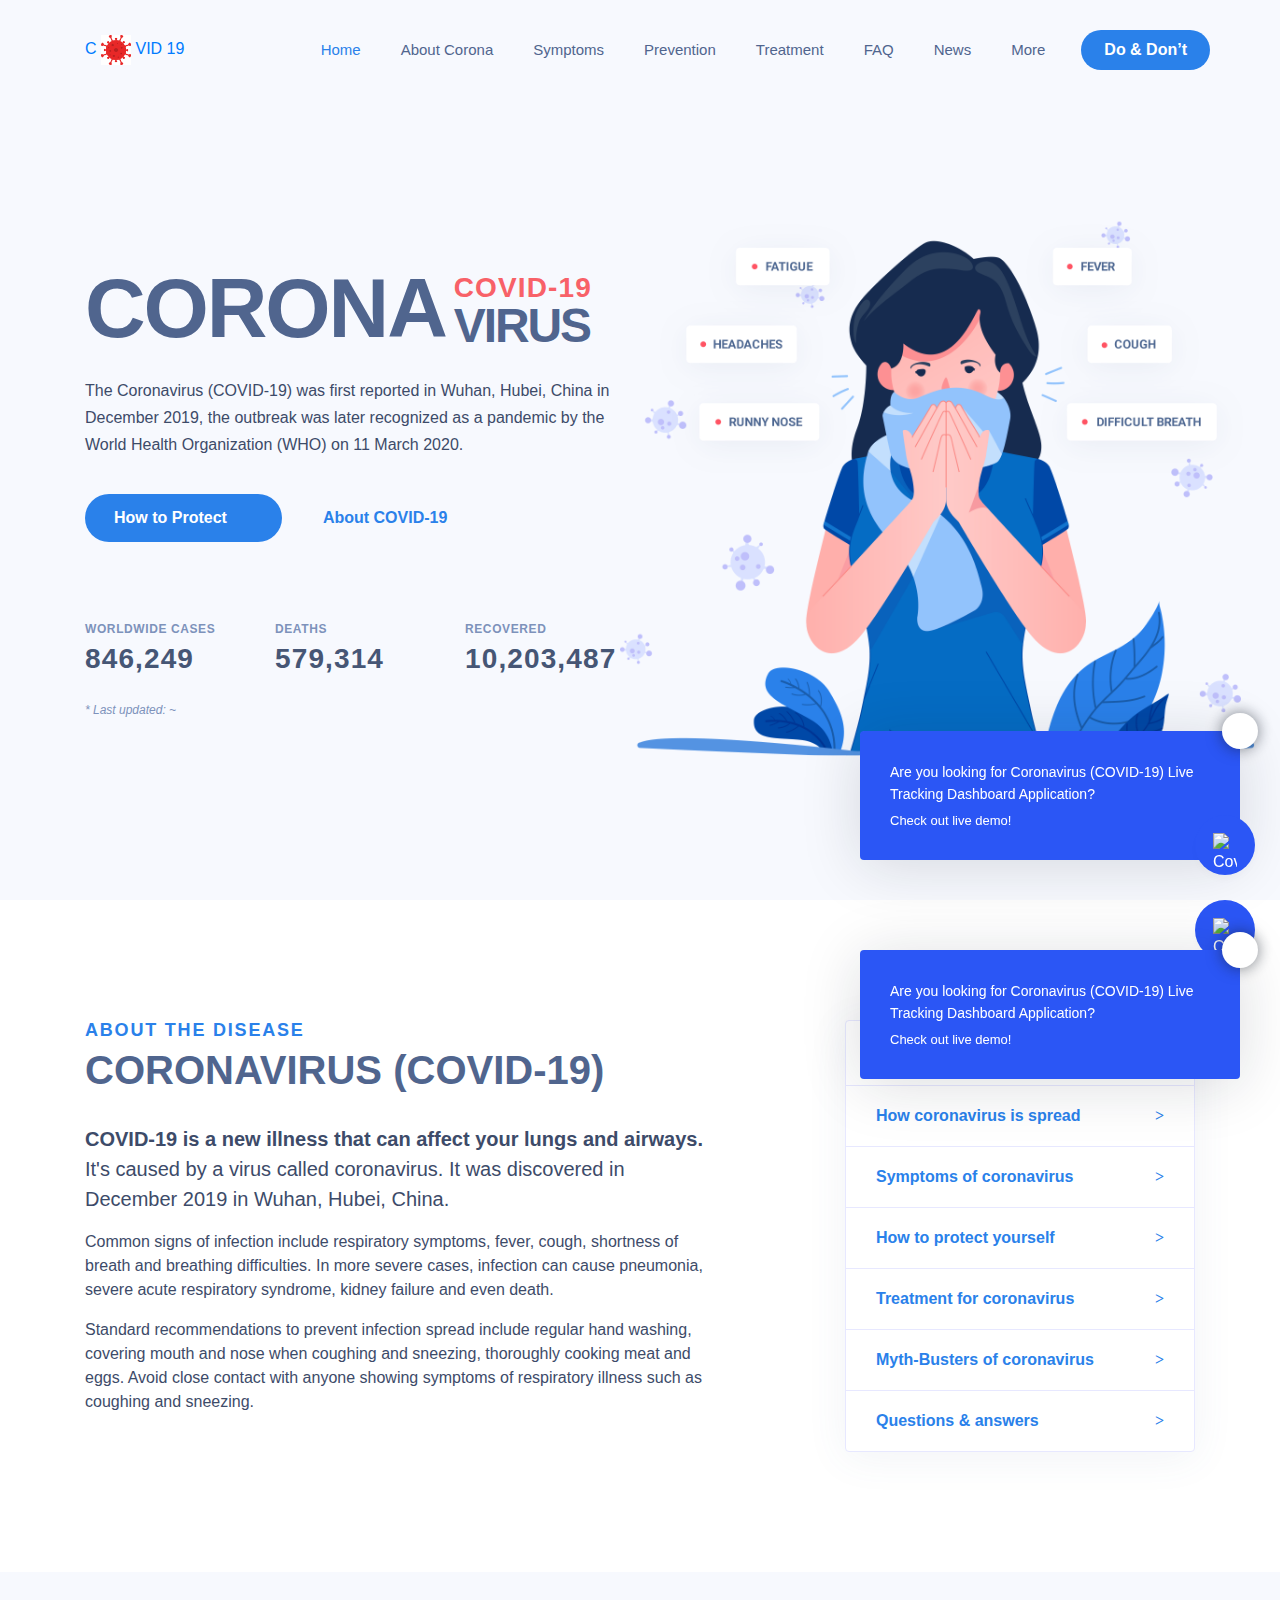
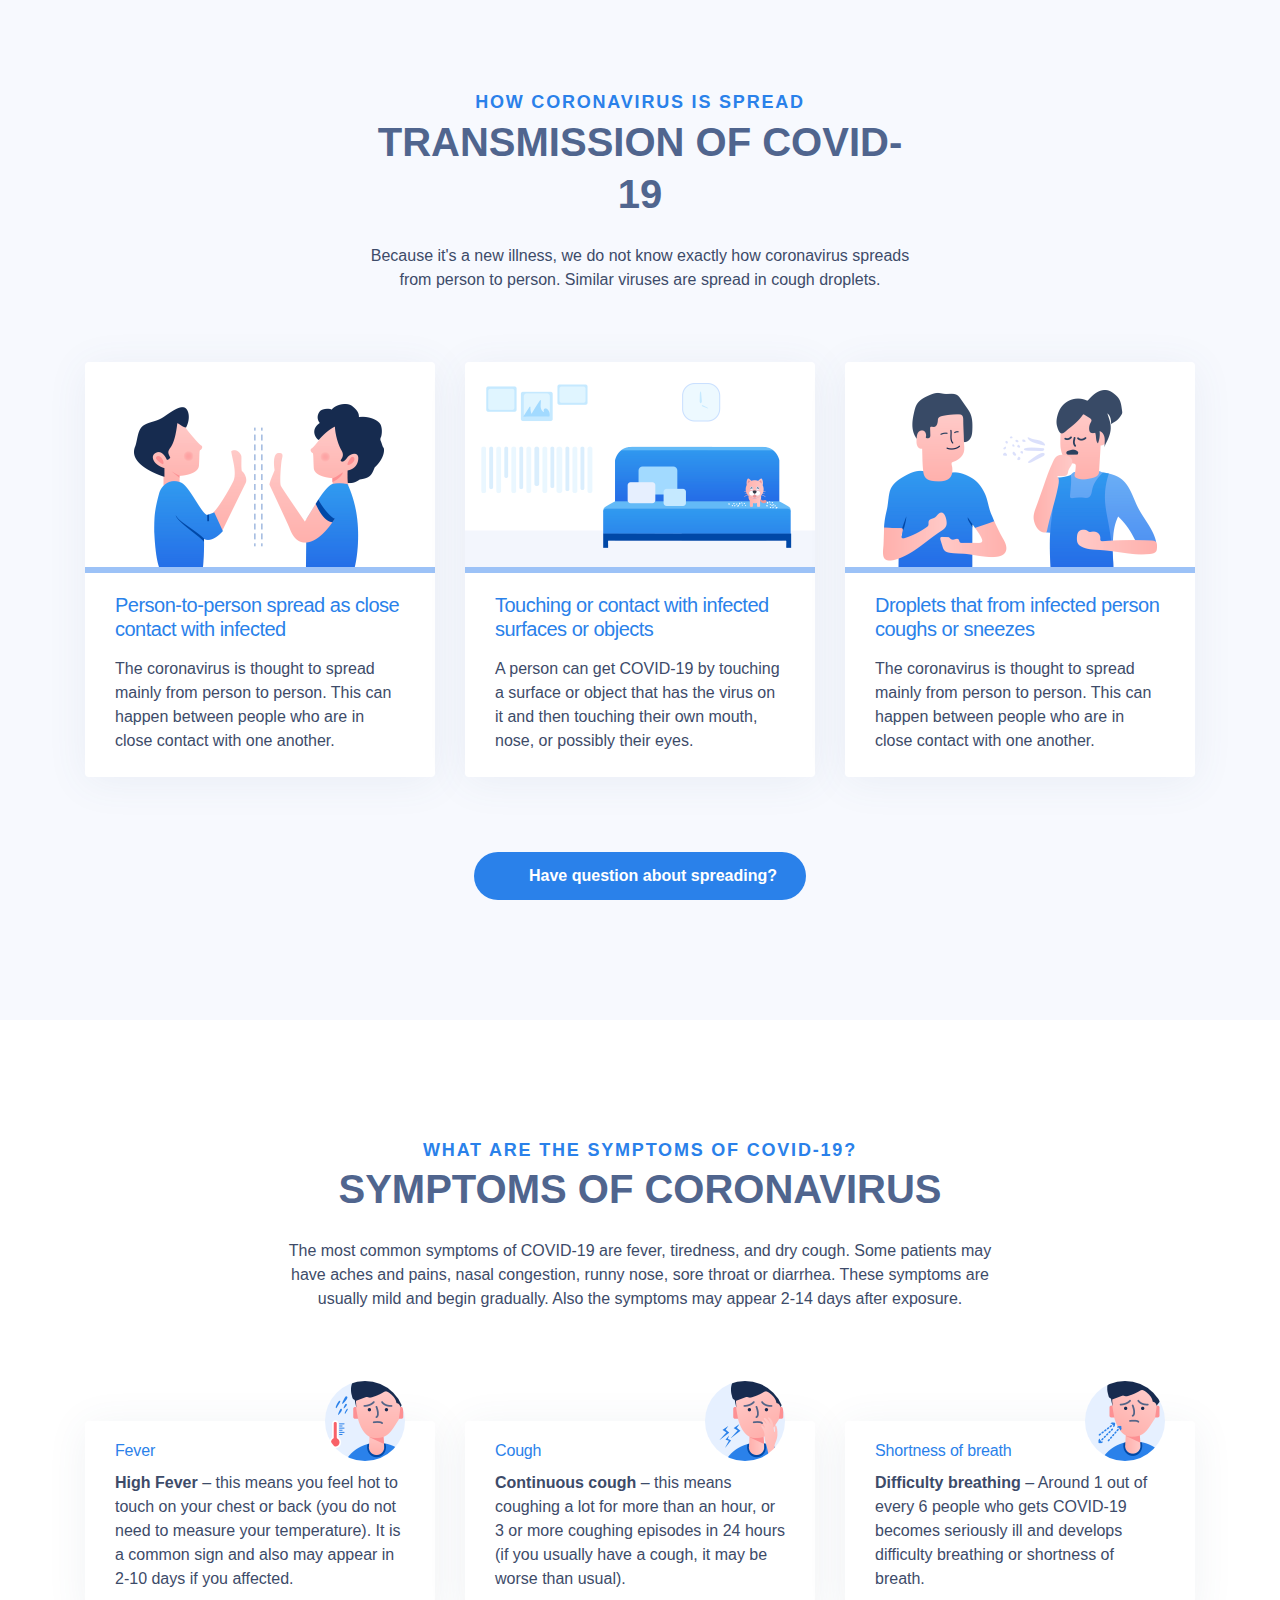
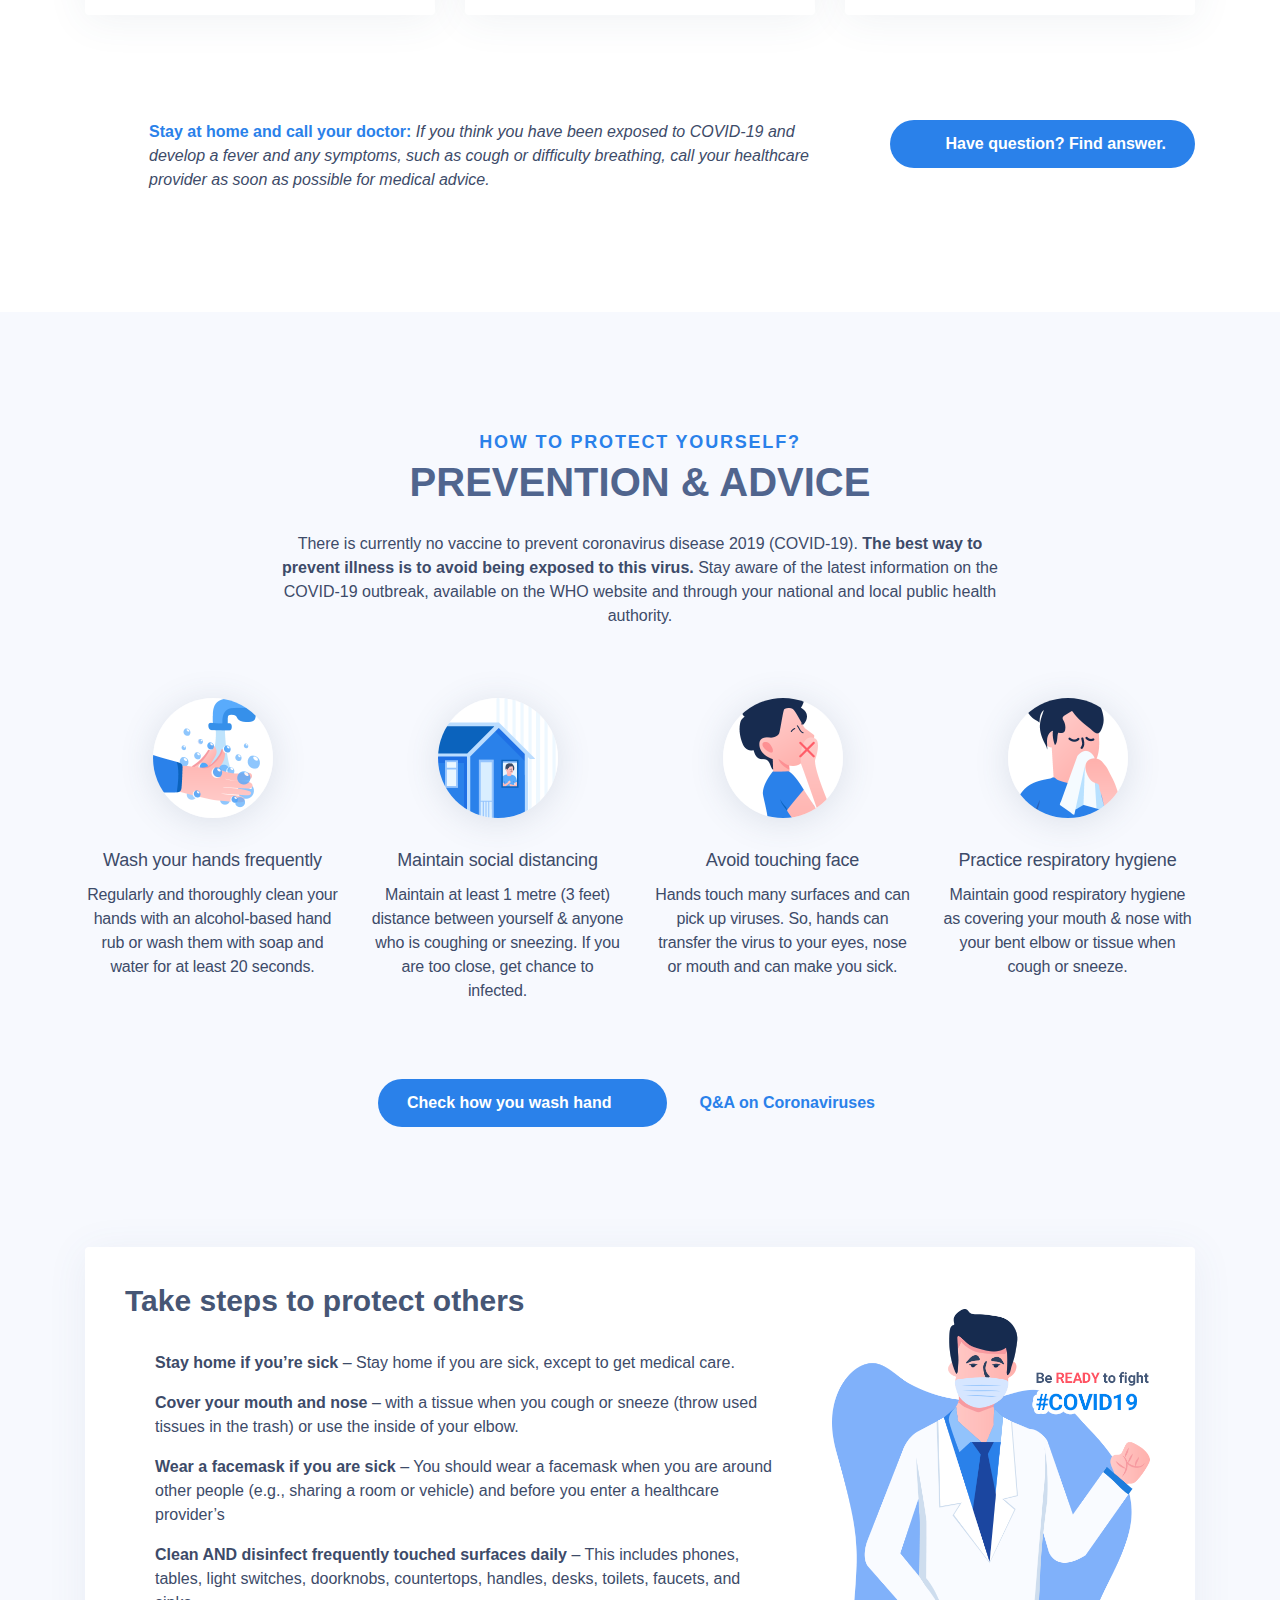
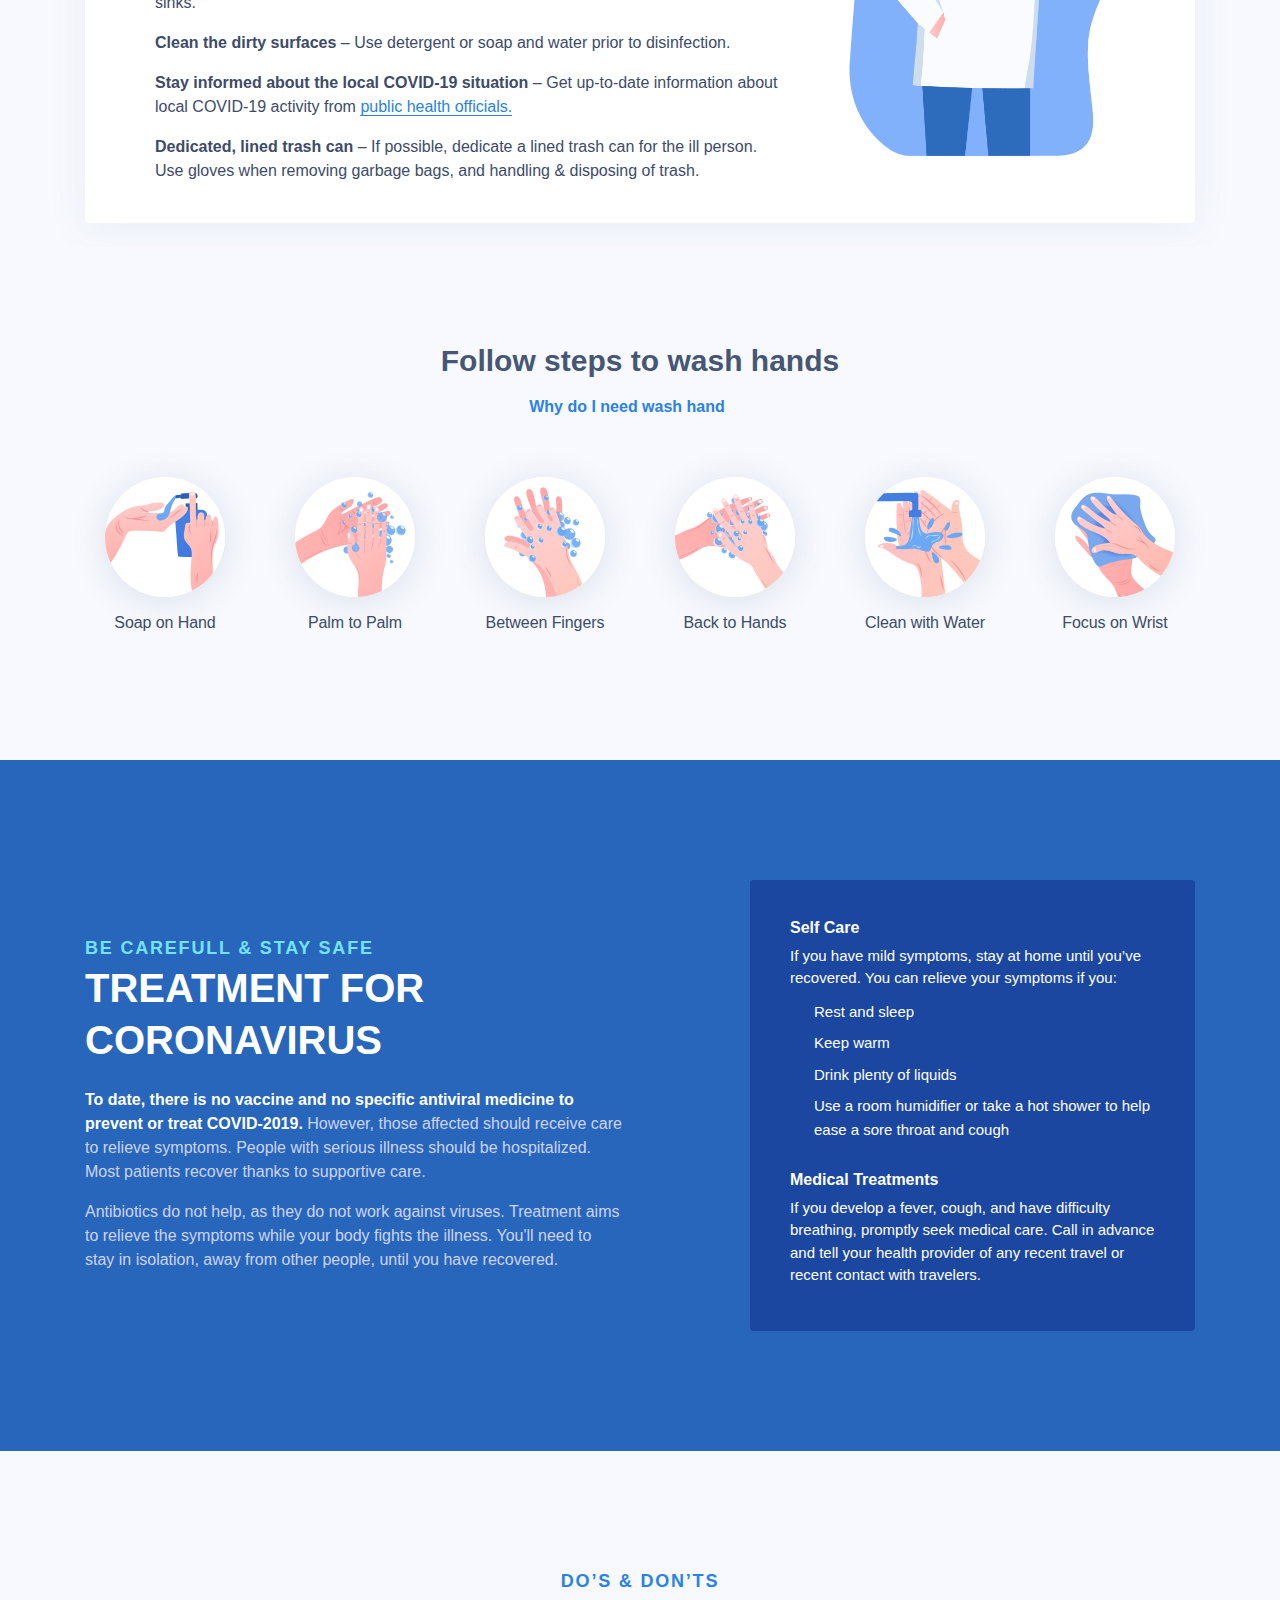
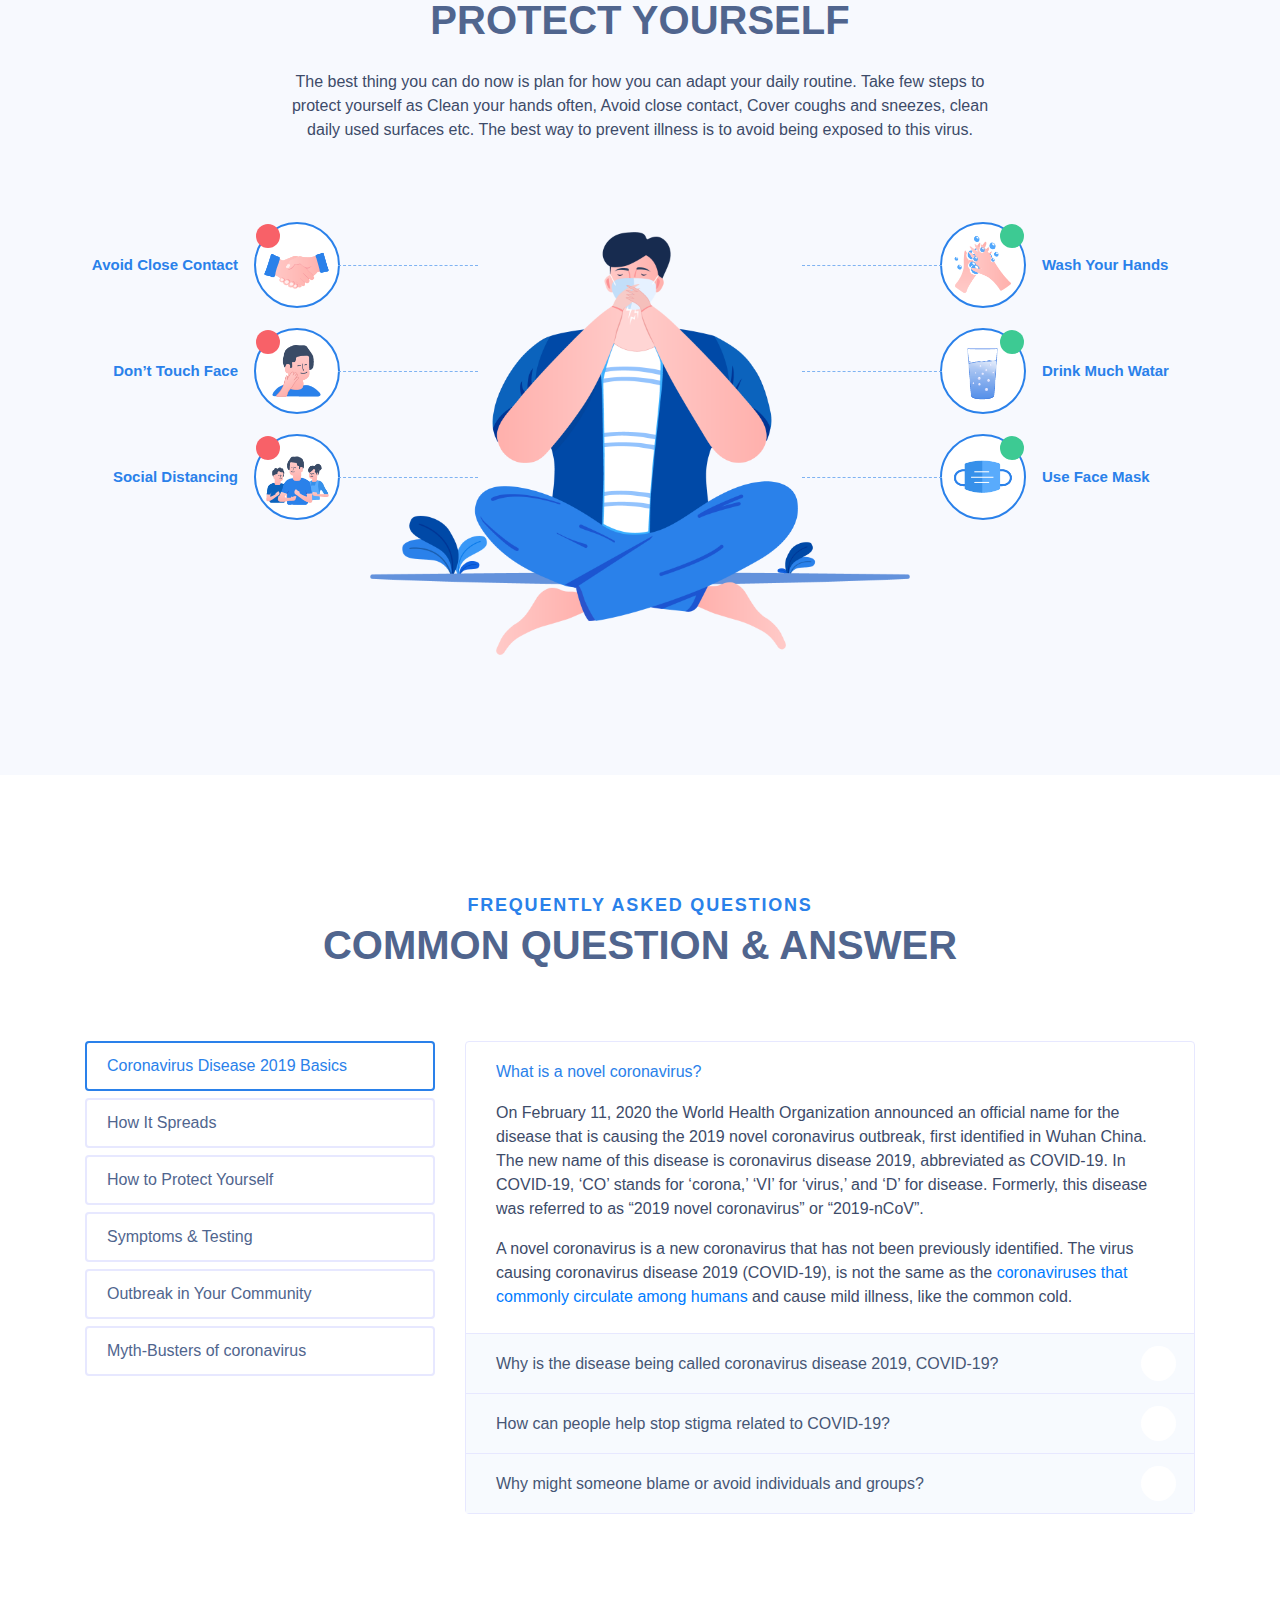
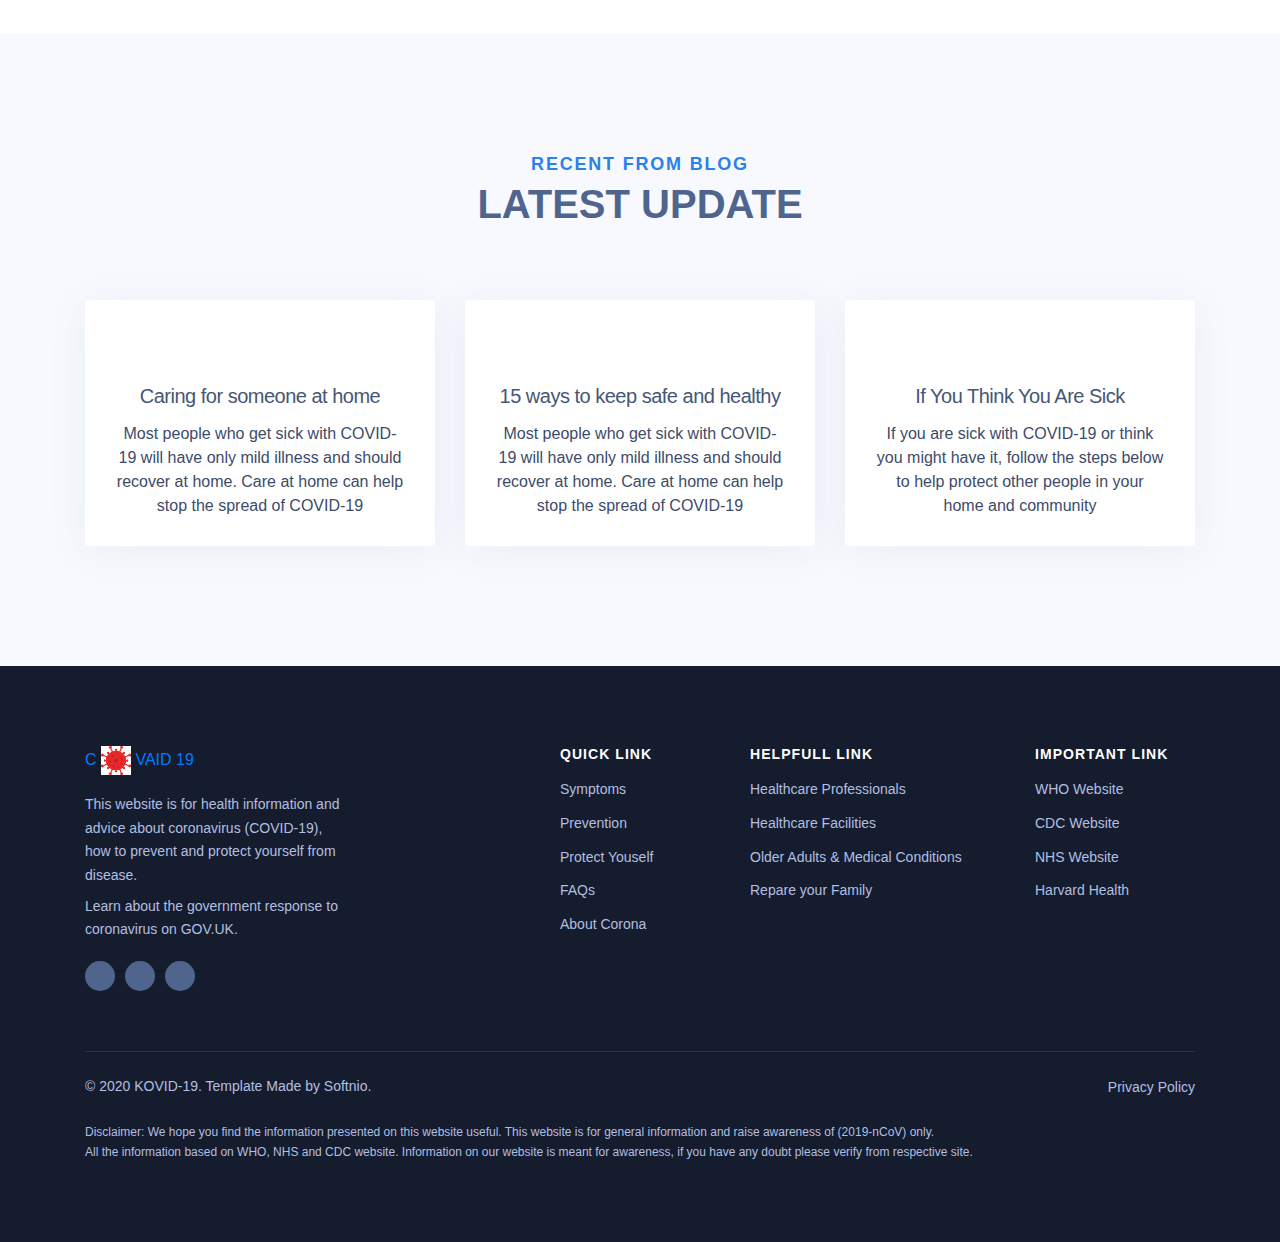
==== commit 0cbde13c: "add the photo and repone logo" ====
--- a/index.html
+++ b/index.html
@@ -1,1601 +1,2581 @@
 <!DOCTYPE html>
 <html lang="zxx" class="js">
+  <head>
+    <meta charset="utf-8" />
+    <meta name="author" content="Softnio" />
+    <meta
+      name="viewport"
+      content="width=device-width, initial-scale=1, shrink-to-fit=no"
+    />
+    <meta name="description" content="" />
+    <link rel="shortcut icon" href="images/favicon.png" />
+    <title>
+      Kovid19 New | Coronavirus (COVID-19) Prevention & Informatics HTML
+      Template
+    </title>
+    <link rel="stylesheet" href="cs.css" />
+    <link rel="stylesheet" href="cs2.css" />
+  </head>
 
-<head>
-    <meta charset="utf-8">
-    <meta name="author" content="Softnio">
-    <meta name="viewport" content="width=device-width, initial-scale=1, shrink-to-fit=no">
-    <meta name="description" content="">
-    <link rel="shortcut icon" href="images/favicon.png">
-    <title>Kovid19 New | Coronavirus (COVID-19) Prevention & Informatics HTML Template</title>
-    <link rel="stylesheet" href="cs.css">
-    <link rel="stylesheet" href="cs2.css">
-</head>
-
-<body class="nk-body">
+  <body class="nk-body">
     <div class="nk-wrap">
-        <header class="nk-header bg-light has-overlay" id="home">
-            <div class="overlay shape shape-a"></div>
-            <div class="nk-navbar is-light is-sticky" id="navbar">
-                <div class="container">
-                    <div class="nk-navbar-wrap">
-                        <div class="nk-navbar-logo logo"> <a href="./" class="logo-link"> <img class="logo-dark"
-                                    src="images/logo-dark.png" srcset="images/logo-dark2x.png 2x" alt="logo"> <img
-                                    class="logo-light" src="images/logo-white.png" srcset="images/logo-white2x.png 2x"
-                                    alt="logo"> </a></div>
-                        <div class="nk-navbar-toggle d-lg-none"> <a href="#" class="toggle"
-                                data-menu-toggle="navbar-menu"><em class="icon-menu icon ni ni-menu"></em><em
-                                    class="icon-close icon ni ni-cross"></em></a></div>
-                        <nav class="nk-navbar-menu" id="navbar-menu">
-                            <ul class="nk-menu">
-                                <li class="nk-menu-item"><a class="scrollto nav-link nk-menu-link" href="#home">Home</a>
-                                </li>
-                                <li class="nk-menu-item"><a class="scrollto nav-link nk-menu-link" href="#about">About
-                                        Corona</a></li>
-                                <li class="nk-menu-item"><a class="scrollto nav-link nk-menu-link"
-                                        href="#symptoms">Symptoms</a></li>
-                                <li class="nk-menu-item"><a class="scrollto nav-link nk-menu-link"
-                                        href="#prevention">Prevention</a></li>
-                                <li class="nk-menu-item"><a class="scrollto nav-link nk-menu-link"
-                                        href="#treatment">Treatment</a></li>
-                                <li class="nk-menu-item"><a class="scrollto nav-link nk-menu-link" href="#faq">FAQ</a>
-                                </li>
-                                <li class="nk-menu-item"><a class="scrollto nav-link nk-menu-link" href="#news">News</a>
-                                </li>
-                                <li class="nk-menu-item"><a class="nav-link nk-menu-link nk-menu-toggle"
-                                        href="#">More</a>
-                                    <ul class="nk-menu-dropdown nk-menu-sub">
-                                        <li class="nk-menu-item"><a class="nav-link nk-menu-link"
-                                                href="index.html">Landing V1</a></li>
-                                        <li class="nk-menu-item"><a class="nav-link nk-menu-link"
-                                                href="index-v2.html">Landing V2</a></li>
-                                        <li class="nk-menu-item"><a class="nav-link nk-menu-link"
-                                                href="prevention.html">Inner Page</a></li>
-                                    </ul>
-                                </li>
-                            </ul>
-                            <ul class="nk-menu-btns">
-                                <li class="nk-menu-item"><a href="#protect" class="btn btn-sm scrollto nav-link">Do
-                                        &amp; Don’t</a></li>
-                            </ul>
-                        </nav>
-                    </div>
-                </div>
+      <header class="nk-header bg-light has-overlay" id="home">
+        <div class="overlay shape shape-a"></div>
+        <div class="nk-navbar is-light is-sticky" id="navbar">
+          <div class="container">
+            <div class="nk-navbar-wrap">
+              <div class="nk-navbar-logo logo">
+                <a href="./" class="logo-link"  >
+                  C
+                  <img
+                    class="logo-dark"
+                    src="images/gfx/TitleIcon.png"
+                    srcset="images/logo-dark2x.png 2x"
+                    alt="logo"
+                    width="30px"
+                    height="30px"
+                  />
+                  <img
+                    class="logo-light"
+                    src="images/gfx/TitleIcon.png"
+                    srcset="images/logo-white2x.png 2x"
+                    alt="logo"
+                    width="30px"
+                    height="30px"
+                  />VID 19
+                </a>
+              </div>
+              <div class="nk-navbar-toggle d-lg-none">
+                <a href="#" class="toggle" data-menu-toggle="navbar-menu"
+                  ><em class="icon-menu icon ni ni-menu"></em
+                  ><em class="icon-close icon ni ni-cross"></em
+                ></a>
+              </div>
+              <nav class="nk-navbar-menu" id="navbar-menu">
+                <ul class="nk-menu">
+                  <li class="nk-menu-item">
+                    <a class="scrollto nav-link nk-menu-link" href="#home"
+                      >Home</a
+                    >
+                  </li>
+                  <li class="nk-menu-item">
+                    <a class="scrollto nav-link nk-menu-link" href="#about"
+                      >About Corona</a
+                    >
+                  </li>
+                  <li class="nk-menu-item">
+                    <a class="scrollto nav-link nk-menu-link" href="#symptoms"
+                      >Symptoms</a
+                    >
+                  </li>
+                  <li class="nk-menu-item">
+                    <a class="scrollto nav-link nk-menu-link" href="#prevention"
+                      >Prevention</a
+                    >
+                  </li>
+                  <li class="nk-menu-item">
+                    <a class="scrollto nav-link nk-menu-link" href="#treatment"
+                      >Treatment</a
+                    >
+                  </li>
+                  <li class="nk-menu-item">
+                    <a class="scrollto nav-link nk-menu-link" href="#faq"
+                      >FAQ</a
+                    >
+                  </li>
+                  <li class="nk-menu-item">
+                    <a class="scrollto nav-link nk-menu-link" href="#news"
+                      >News</a
+                    >
+                  </li>
+                  <li class="nk-menu-item">
+                    <a class="nav-link nk-menu-link nk-menu-toggle" href="#"
+                      >More</a
+                    >
+                    <ul class="nk-menu-dropdown nk-menu-sub">
+                      <li class="nk-menu-item">
+                        <a class="nav-link nk-menu-link" href="index.html"
+                          >Landing V1</a
+                        >
+                      </li>
+                      <li class="nk-menu-item">
+                        <a class="nav-link nk-menu-link" href="index-v2.html"
+                          >Landing V2</a
+                        >
+                      </li>
+                      <li class="nk-menu-item">
+                        <a class="nav-link nk-menu-link" href="prevention.html"
+                          >Inner Page</a
+                        >
+                      </li>
+                    </ul>
+                  </li>
+                </ul>
+                <ul class="nk-menu-btns">
+                  <li class="nk-menu-item">
+                    <a href="#protect" class="btn btn-sm scrollto nav-link"
+                      >Do &amp; Don’t</a
+                    >
+                  </li>
+                </ul>
+              </nav>
             </div>
-            <div class="nk-banner">
-                <div class="container">
-                    <div class="row g-gs align-items-center justify-content-between">
-                        <div class="col-lg-5 order-lg-last">
-                            <div class="nk-banner-image"> <img src="images/gfx/header-a.png" alt=""></div>
-                        </div>
-                        <div class="col-lg-6">
-                            <div class="nk-banner-block">
-                                <div class="content">
-                                    <h1 class="heading"> <span>CORONA</span> <span class="heading-sm"> <span
-                                                class="sup">COVID-19</span> <span class="sub">VIRUS</span> </span></h1>
-                                    <p>The Coronavirus (COVID-19) was first reported in Wuhan, Hubei, China in December
-                                        2019, the outbreak was later recognized as a pandemic by the World Health
-                                        Organization (WHO) on 11 March 2020.</p>
-                                    <ul class="nk-banner-btns">
-                                        <li><a href="#protect" class="btn scrollto"><span>How to Protect</span><em
-                                                    class="icon ni ni-shield-half"></em></a></li>
-                                        <li><a href="#about" class="btn btn-transparent scrollto"><span>About
-                                                    COVID-19</span><em class="icon ni ni-arrow-right"></em></a></li>
-                                    </ul>
-                                    <div class="status" data-covid="world">
-                                        <div class="row g-gs">
-                                            <div class="col-sm-4 col-6">
-                                                <div class="status-item">
-                                                    <h6 class="title">Worldwide Cases</h6>
-                                                    <div class="h3 count covid-stats-cases">~</div>
-                                                </div>
-                                            </div>
-                                            <div class="col-sm-4 col-6">
-                                                <div class="status-item">
-                                                    <h6 class="title">Deaths</h6>
-                                                    <div class="h3 count covid-stats-death">~</div>
-                                                </div>
-                                            </div>
-                                            <div class="col-sm-4 col-6">
-                                                <div class="status-item">
-                                                    <h6 class="title">Recovered</h6>
-                                                    <div class="h3 count covid-stats-recovered">~</div>
-                                                </div>
-                                            </div>
-                                        </div>
-                                        <div class="status-note">* Last updated: <span
-                                                class="covid-update-time">~</span></div>
-                                    </div>
-                                </div>
-                            </div>
-                        </div>
-                    </div>
-                </div>
+          </div>
+        </div>
+        <div class="nk-banner">
+          <div class="container">
+            <div class="row g-gs align-items-center justify-content-between">
+              <div class="col-lg-5 order-lg-last">
+                <div class="nk-banner-image">
+                  <img src="images/gfx/header-a.png" alt="" />
+                </div>
+              </div>
+              <div class="col-lg-6">
+                <div class="nk-banner-block">
+                  <div class="content">
+                    <h1 class="heading">
+                      <span>CORONA</span>
+                      <span class="heading-sm">
+                        <span class="sup">COVID-19</span>
+                        <span class="sub">VIRUS</span>
+                      </span>
+                    </h1>
+                    <p>
+                      The Coronavirus (COVID-19) was first reported in Wuhan,
+                      Hubei, China in December 2019, the outbreak was later
+                      recognized as a pandemic by the World Health Organization
+                      (WHO) on 11 March 2020.
+                    </p>
+                    <ul class="nk-banner-btns">
+                      <li>
+                        <a href="#protect" class="btn scrollto"
+                          ><span>How to Protect</span
+                          ><em class="icon ni ni-shield-half"></em
+                        ></a>
+                      </li>
+                      <li>
+                        <a href="#about" class="btn btn-transparent scrollto"
+                          ><span>About COVID-19</span
+                          ><em class="icon ni ni-arrow-right"></em
+                        ></a>
+                      </li>
+                    </ul>
+                    <div class="status" data-covid="world">
+                      <div class="row g-gs">
+                        <div class="col-sm-4 col-6">
+                          <div class="status-item">
+                            <h6 class="title">Worldwide Cases</h6>
+                            <div class="h3 count covid-stats-cases">846,249</div>
+                          </div>
+                        </div>
+                        <div class="col-sm-4 col-6">
+                          <div class="status-item">
+                            <h6 class="title">Deaths</h6>
+                            <div class="h3 count covid-stats-death">579,314</div>
+                          </div>
+                        </div>
+                        <div class="col-sm-4 col-6">
+                          <div class="status-item">
+                            <h6 class="title">Recovered</h6>
+                            <div class="h3 count covid-stats-recovered">10,203,487</div>
+                          </div>
+                        </div>
+                      </div>
+                      <div class="status-note">
+                        * Last updated: <span class="covid-update-time">~</span>
+                      </div>
+                    </div>
+                  </div>
+                </div>
+              </div>
             </div>
-        </header>
-        <main class="nk-pages">
-            <section class="section section-l bg-white section-about" id="about">
-                <div class="container">
-                    <div class="section-content">
-                        <div class="row g-gs justify-content-between">
-                            <div class="col-lg-7">
-                                <div class="text-block">
-                                    <h5 class="subtitle">About the disease</h5>
-                                    <h2 class="title">Coronavirus <br class="d-sm-none">(COVID-19)</h2>
-                                    <p class="lead"><strong>COVID-19 is a new illness that can affect your lungs and
-                                            airways.</strong> It's caused by a virus called coronavirus. It was
-                                        discovered in December 2019 in Wuhan, Hubei, China.</p>
-                                    <p>Common signs of infection include respiratory symptoms, fever, cough, shortness
-                                        of breath and breathing difficulties. In more severe cases, infection can cause
-                                        pneumonia, severe acute respiratory syndrome, kidney failure and even death.</p>
-                                    <p>Standard recommendations to prevent infection spread include regular hand
-                                        washing, covering mouth and nose when coughing and sneezing, thoroughly cooking
-                                        meat and eggs. Avoid close contact with anyone showing symptoms of respiratory
-                                        illness such as coughing and sneezing.</p>
-                                </div>
-                            </div>
-                            <div class="col-lg-5 col-xl-4">
-                                <div class="wgs wgs-card mt-sm-2 mt-md-4 mt-lg-0 ml-lg-4 ml-xl-0">
-                                    <div class="wgs-head">
-                                        <h4>What you need to know</h4>
-                                    </div>
-                                    <ul class="wgs-list">
-                                        <li><a class="scrollto" href="#spread">How coronavirus is spread</a></li>
-                                        <li><a class="scrollto" href="#symptoms">Symptoms of coronavirus</a></li>
-                                        <li><a class="scrollto" href="#protect">How to protect yourself</a></li>
-                                        <li><a class="scrollto" href="#treatment">Treatment for coronavirus</a></li>
-                                        <li><a class="scrollto" href="#faq">Myth-Busters of coronavirus</a></li>
-                                        <li><a class="scrollto" href="#faq">Questions & answers</a></li>
-                                    </ul>
-                                </div>
-                            </div>
-                        </div>
-                    </div>
-                </div>
-            </section>
-            <section class="section section-l bg-light section-spread" id="spread">
-                <div class="container">
-                    <div class="section-head text-center wide-md">
-                        <h5 class="subtitle">How coronavirus is spread</h5>
-                        <h2 class="title">Transmission of <br class="d-sm-none"> COVID-19</h2>
-                        <p>Because it's a new illness, we do not know exactly how coronavirus spreads from person to
-                            person. Similar viruses are spread in cough droplets.</p>
-                    </div>
-                    <div class="section-content">
-                        <div class="row g-gs justify-content-center">
-                            <div class="col-sm-10 col-md-8 col-lg-4">
-                                <div class="box">
-                                    <div class="box-gfx"> <img src="images/gfx/spread-a.png" alt=""></div>
-                                    <div class="box-content">
-                                        <h4 class="title">Person-to-person spread as close contact with infected</h4>
-                                        <p>The coronavirus is thought to spread mainly from person to person. This can
-                                            happen between people who are in close contact with one another.</p>
-                                    </div>
-                                </div>
-                            </div>
-                            <div class="col-sm-10 col-md-8 col-lg-4">
-                                <div class="box">
-                                    <div class="box-gfx"> <img src="images/gfx/spread-b.png" alt=""></div>
-                                    <div class="box-content">
-                                        <h4 class="title">Touching or contact with infected surfaces or objects</h4>
-                                        <p>A person can get COVID-19 by touching a surface or object that has the virus
-                                            on it and then touching their own mouth, nose, or possibly their eyes.</p>
-                                    </div>
-                                </div>
-                            </div>
-                            <div class="col-sm-10 col-md-8 col-lg-4">
-                                <div class="box">
-                                    <div class="box-gfx"> <img src="images/gfx/spread-c.png" alt=""></div>
-                                    <div class="box-content">
-                                        <h4 class="title">Droplets that from infected person coughs or sneezes</h4>
-                                        <p>The coronavirus is thought to spread mainly from person to person. This can
-                                            happen between people who are in close contact with one another.</p>
-                                    </div>
-                                </div>
-                            </div>
-                        </div>
-                        <ul class="section-actions">
-                            <li><a href="#faq" class="btn scrollto"><em class="icon ni ni-question"></em><span>Have
-                                        question about spreading?</span></a></li>
-                        </ul>
-                    </div>
-                </div>
-            </section>
-            <section class="section section-l bg-white section-symptom" id="symptoms">
-                <div class="container">
-                    <div class="section-head text-center wide-lg">
-                        <h5 class="subtitle">What are the symptoms of COVID-19?</h5>
-                        <h2 class="title">Symptoms of Coronavirus</h2>
-                        <p>The most common symptoms of COVID-19 are fever, tiredness, and dry cough. Some patients may
-                            have aches and pains, nasal congestion, runny nose, sore throat or diarrhea. These symptoms
-                            are usually mild and begin gradually. Also the symptoms may appear 2-14 days after exposure.
-                        </p>
-                    </div>
-                    <div class="section-content">
-                        <div class="row g-gs justify-content-center">
-                            <div class="col-sm-10 col-md-8 col-lg-4">
-                                <div class="box2">
-                                    <div class="box2-gfx"> <img src="images/gfx/symptom-a.png" alt=""></div>
-                                    <div class="box2-content">
-                                        <h5 class="title">Fever</h5>
-                                        <p><strong>High Fever</strong> – this means you feel hot to touch on your chest
-                                            or back (you do not need to measure your temperature). It is a common sign
-                                            and also may appear in 2-10 days if you affected.</p>
-                                    </div>
-                                </div>
-                            </div>
-                            <div class="col-sm-10 col-md-8 col-lg-4">
-                                <div class="box2">
-                                    <div class="box2-gfx"> <img src="images/gfx/symptom-b.png" alt=""></div>
-                                    <div class="box2-content">
-                                        <h5 class="title">Cough</h5>
-                                        <p><strong>Continuous cough</strong> – this means coughing a lot for more than
-                                            an hour, or 3 or more coughing episodes in 24 hours (if you usually have a
-                                            cough, it may be worse than usual).</p>
-                                    </div>
-                                </div>
-                            </div>
-                            <div class="col-sm-10 col-md-8 col-lg-4">
-                                <div class="box2">
-                                    <div class="box2-gfx"> <img src="images/gfx/symptom-c.png" alt=""></div>
-                                    <div class="box2-content">
-                                        <h5 class="title">Shortness of breath</h5>
-                                        <p><strong>Difficulty breathing</strong> – Around 1 out of every 6 people who
-                                            gets COVID-19 becomes seriously ill and develops difficulty breathing or
-                                            shortness of breath.</p>
-                                    </div>
-                                </div>
-                            </div>
-                        </div>
-                        <div class="section-cta">
-                            <div class="row g-gs justify-content-center">
-                                <div class="col-sm-10 col-md-8 col-lg-7 col-xl-8">
-                                    <div class="notes"> <em class="icon ni ni-alert-fill-c"></em>
-                                        <p><strong>Stay at home and call your doctor:</strong> If you think you have
-                                            been exposed to COVID-19 and develop a fever and any symptoms, such as cough
-                                            or difficulty breathing, call your healthcare provider as soon as possible
-                                            for medical advice.</p>
-                                    </div>
-                                </div>
-                                <div class="col-sm-10 col-md-8 col-lg-5 col-xl-4">
-                                    <div class="d-flex justify-content-lg-end ml-sm-5 ml-4 pl-3 ml-lg-0 pl-lg-0"> <a
-                                            href="#faq" class="btn scrollto"><em
-                                                class="icon ni ni-question"></em><span>Have question? Find
-                                                answer.</span></a></div>
-                                </div>
-                            </div>
-                        </div>
-                    </div>
-                </div>
-            </section>
-            <section class="section section-l bg-light section-advice pb-0 ov-h" id="prevention">
-                <div class="container">
-                    <div class="section-head text-center wide-lg">
-                        <h5 class="subtitle">How to Protect Yourself?</h5>
-                        <h2 class="title">Prevention <br class="d-sm-none"> &amp; advice</h2>
-                        <p>There is currently no vaccine to prevent coronavirus disease 2019 (COVID-19). <strong>The
-                                best way to prevent illness is to avoid being exposed to this virus.</strong> Stay aware
-                            of the latest information on the COVID-19 outbreak, available on the WHO website and through
-                            your national and local public health authority.</p>
-                    </div>
-                    <div class="section-content">
-                        <div class="row g-gs gy-sm-m">
-                            <div class="col-lg-3 col-sm-6">
-                                <div class="box3">
-                                    <div class="box3-gfx"> <img src="images/gfx/advice-a.png" alt=""></div>
-                                    <div class="box3-content">
-                                        <h5 class="title">Wash your hands frequently</h5>
-                                        <p>Regularly and thoroughly clean your hands with an alcohol-based hand rub or
-                                            wash them with soap and water for at least 20 seconds.</p>
-                                    </div>
-                                </div>
-                            </div>
-                            <div class="col-lg-3 col-sm-6">
-                                <div class="box3">
-                                    <div class="box3-gfx"> <img src="images/gfx/advice-b.png" alt=""></div>
-                                    <div class="box3-content">
-                                        <h5 class="title">Maintain social distancing</h5>
-                                        <p>Maintain at least 1 metre (3 feet) distance between yourself & anyone who is
-                                            coughing or sneezing. If you are too close, get chance to infected.</p>
-                                    </div>
-                                </div>
-                            </div>
-                            <div class="col-lg-3 col-sm-6">
-                                <div class="box3">
-                                    <div class="box3-gfx"> <img src="images/gfx/advice-c.png" alt=""></div>
-                                    <div class="box3-content">
-                                        <h5 class="title">Avoid touching face</h5>
-                                        <p>Hands touch many surfaces and can pick up viruses. So, hands can transfer the
-                                            virus to your eyes, nose or mouth and can make you sick.</p>
-                                    </div>
-                                </div>
-                            </div>
-                            <div class="col-lg-3 col-sm-6">
-                                <div class="box3">
-                                    <div class="box3-gfx"> <img src="images/gfx/advice-d.png" alt=""></div>
-                                    <div class="box3-content">
-                                        <h5 class="title">Practice respiratory hygiene</h5>
-                                        <p>Maintain good respiratory hygiene as covering your mouth & nose with your
-                                            bent elbow or tissue when cough or sneeze.</p>
-                                    </div>
-                                </div>
-                            </div>
-                        </div>
-                        <ul class="section-actions">
-                            <li><a href="#handwash" class="btn scrollto"><span>Check how you wash hand</span><em
-                                        class="icon ni ni-arrow-long-right"></em></a></li>
-                            <li><a href="#faq" class="btn btn-transparent scrollto"><span>Q&A on Coronaviruses</span><em
-                                        class="icon ni ni-arrow-long-right"></em></a></li>
-                        </ul>
-                    </div>
-                </div>
-            </section>
-            <section class="section section-l bg-light section-steps pb-4" id="steps">
-                <div class="container">
-                    <div class="section-content section-content-boxed">
-                        <div class="row g-gs justify-content-center align-items-center">
-                            <div class="col-lg-8">
-                                <div class="list-block pr-lg-4">
-                                    <h4 class="title">Take steps to protect others</h4>
-                                    <ul class="list-check">
-                                        <li><strong>Stay home if you’re sick</strong> – Stay home if you are sick,
-                                            except to get medical care.</li>
-                                        <li><strong>Cover your mouth and nose</strong> – with a tissue when you cough or
-                                            sneeze (throw used tissues in the trash) or use the inside of your elbow.
-                                        </li>
-                                        <li><strong>Wear a facemask if you are sick</strong> – You should wear a
-                                            facemask when you are around other people (e.g., sharing a room or vehicle)
-                                            and before you enter a healthcare provider’s</li>
-                                        <li><strong>Clean AND disinfect frequently touched surfaces daily</strong> –
-                                            This includes phones, tables, light switches, doorknobs, countertops,
-                                            handles, desks, toilets, faucets, and sinks.</li>
-                                        <li><strong>Clean the dirty surfaces</strong> – Use detergent or soap and water
-                                            prior to disinfection.</li>
-                                        <li><strong>Stay informed about the local COVID-19 situation</strong> – Get
-                                            up-to-date information about local COVID-19 activity from <a href="#">public
-                                                health officials.</a></li>
-                                        <li><strong>Dedicated, lined trash can</strong> – If possible, dedicate a lined
-                                            trash can for the ill person. Use gloves when removing garbage bags, and
-                                            handling & disposing of trash.</li>
-                                    </ul>
-                                </div>
-                            </div>
-                            <div class=" col-sm-10 col-md-8 col-lg-4"> <img src="images/gfx/steps.png"
-                                    class="mb-2 mb-sm-0" alt=""></div>
-                        </div>
-                    </div>
-                </div>
-            </section>
-            <section class="section section-l bg-light section-handwash" id="handwash">
-                <div class="container mt-n4">
-                    <div class="section-subhead text-center">
-                        <h4 class="title">Follow steps to <br class="d-sm-none"> wash hands</h4> <a href="#faq"
-                            class="btn btn-sm btn-transparent scrollto"><span>Why do I need wash hand</span><em
-                                class="icon ni ni-arrow-long-right"></em></a>
-                    </div>
-                    <div class="section-content">
-                        <div class="row g-gs justify-content-center">
-                            <div class="col-6 col-mb-5 col-sm-4 col-lg-2">
-                                <div class="box4">
-                                    <div class="box4-gfx"> <img src="images/gfx/hand-a.png" alt=""></div>
-                                    <div class="box4-content">
-                                        <h6 class="title">Soap on Hand</h6>
-                                    </div>
-                                </div>
-                            </div>
-                            <div class="col-6 col-mb-5 col-sm-4 col-lg-2">
-                                <div class="box4">
-                                    <div class="box4-gfx"> <img src="images/gfx/hand-b.png" alt=""></div>
-                                    <div class="box4-content">
-                                        <h6 class="title">Palm to Palm</h6>
-                                    </div>
-                                </div>
-                            </div>
-                            <div class="col-6 col-mb-5 col-sm-4 col-lg-2">
-                                <div class="box4">
-                                    <div class="box4-gfx"> <img src="images/gfx/hand-c.png" alt=""></div>
-                                    <div class="box4-content">
-                                        <h6 class="title">Between Fingers</h6>
-                                    </div>
-                                </div>
-                            </div>
-                            <div class="col-6 col-mb-5 col-sm-4 col-lg-2">
-                                <div class="box4">
-                                    <div class="box4-gfx"> <img src="images/gfx/hand-d.png" alt=""></div>
-                                    <div class="box4-content">
-                                        <h6 class="title">Back to Hands</h6>
-                                    </div>
-                                </div>
-                            </div>
-                            <div class="col-6 col-mb-5 col-sm-4 col-lg-2">
-                                <div class="box4">
-                                    <div class="box4-gfx"> <img src="images/gfx/hand-e.png" alt=""></div>
-                                    <div class="box4-content">
-                                        <h6 class="title">Clean with Water</h6>
-                                    </div>
-                                </div>
-                            </div>
-                            <div class="col-6 col-mb-5 col-sm-4 col-lg-2">
-                                <div class="box4">
-                                    <div class="box4-gfx"> <img src="images/gfx/hand-f.png" alt=""></div>
-                                    <div class="box4-content">
-                                        <h6 class="title">Focus on Wrist</h6>
-                                    </div>
-                                </div>
-                            </div>
-                        </div>
-                    </div>
-                </div>
-            </section>
-            <section class="section section-l bg-accent-light tc-light section-treatment has-overlay" id="treatment">
-                <div class="overlay shape shape-b"></div>
-                <div class="container">
-                    <div class="section-content">
-                        <div class="row g-gs gy-sm-m justify-content-between align-items-center">
-                            <div class="col-lg-7 col-xl-6">
-                                <div class="text-block">
-                                    <h5 class="subtitle">Be carefull & Stay Safe</h5>
-                                    <h2 class="title">Treatment for coronavirus</h2>
-                                    <p> <strong>To date, there is no vaccine and no specific antiviral medicine to
-                                            prevent or treat COVID-2019. </strong> However, those affected should
-                                        receive care to relieve symptoms. People with serious illness should be
-                                        hospitalized. Most patients recover thanks to supportive care.</p>
-                                    <p>Antibiotics do not help, as they do not work against viruses. Treatment aims to
-                                        relieve the symptoms while your body fights the illness. You'll need to stay in
-                                        isolation, away from other people, until you have recovered.</p>
-                                </div>
-                            </div>
-                            <div class="col-lg-5">
-                                <div class="box5 bg-accent-dark">
-                                    <h6 class="title">Self Care</h6>
-                                    <p>If you have mild symptoms, stay at home until you’ve recovered. You can relieve
-                                        your symptoms if you:</p>
-                                    <ul class="list-arrow">
-                                        <li>Rest and sleep</li>
-                                        <li>Keep warm</li>
-                                        <li>Drink plenty of liquids</li>
-                                        <li>Use a room humidifier or take a hot shower to help ease a sore throat and
-                                            cough</li>
-                                    </ul>
-                                    <h6 class="title">Medical Treatments</h6>
-                                    <p>If you develop a fever, cough, and have difficulty breathing, promptly seek
-                                        medical care. Call in advance and tell your health provider of any recent travel
-                                        or recent contact with travelers.</p>
-                                </div>
-                            </div>
-                        </div>
-                    </div>
-                </div>
-            </section>
-            <section class="section section-l bg-light section-protect" id="protect">
-                <div class="container">
-                    <div class="section-head text-center wide-lg">
-                        <h5 class="subtitle">Do’s &amp; Don’ts</h5>
-                        <h2 class="title">Protect yourself</h2>
-                        <p>The best thing you can do now is plan for how you can adapt your daily routine. Take few
-                            steps to protect yourself as Clean your hands often, Avoid close contact, Cover coughs and
-                            sneezes, clean daily used surfaces etc. The best way to prevent illness is to avoid being
-                            exposed to this virus.</p>
-                    </div>
-                    <div class="section-content">
-                        <div class="row g-gs justify-content-center flex-lg-nowrap">
-                            <div class="col-md-8 col-lg-5 col-xl-6 align-self-end">
-                                <div class="protect-block-gfx"> <img src="images/gfx/protect.png" alt=""></div>
-                            </div>
-                            <div class="col-6 col-mb-5 col-sm-6 col-lg-4 col-xl-3 flex-grow-1 order-lg-first">
-                                <div class="protect-item negative">
-                                    <div class="protect-gfx"> <img src="images/gfx/donts-a.png" alt=""></div>
-                                    <div class="protect-text">
-                                        <h5 class="title">Avoid Close Contact</h5>
-                                    </div>
-                                </div>
-                                <div class="protect-item negative">
-                                    <div class="protect-gfx"> <img src="images/gfx/donts-b.png" alt=""></div>
-                                    <div class="protect-text">
-                                        <h5 class="title">Don’t Touch Face</h5>
-                                    </div>
-                                </div>
-                                <div class="protect-item negative">
-                                    <div class="protect-gfx"> <img src="images/gfx/donts-c.png" alt=""></div>
-                                    <div class="protect-text">
-                                        <h5 class="title">Social Distancing</h5>
-                                    </div>
-                                </div>
-                            </div>
-                            <div class="col-6 col-mb-5 col-sm-6 col-lg-4 col-xl-3 flex-grow-1 ">
-                                <div class="protect-item positive">
-                                    <div class="protect-gfx"> <img src="images/gfx/dos-a.png" alt=""></div>
-                                    <div class="protect-text">
-                                        <h5 class="title">Wash Your Hands</h5>
-                                    </div>
-                                </div>
-                                <div class="protect-item positive">
-                                    <div class="protect-gfx"> <img src="images/gfx/dos-b.png" alt=""></div>
-                                    <div class="protect-text">
-                                        <h5 class="title">Drink Much Watar</h5>
-                                    </div>
-                                </div>
-                                <div class="protect-item positive">
-                                    <div class="protect-gfx"> <img src="images/gfx/dos-c.png" alt=""></div>
-                                    <div class="protect-text">
-                                        <h5 class="title">Use Face Mask</h5>
-                                    </div>
-                                </div>
-                            </div>
-                        </div>
-                    </div>
-                </div>
-            </section>
-            <section class="section section-l bg-white section-faq" id="faq">
-                <div class="container">
-                    <div class="section-head text-center">
-                        <h5 class="subtitle">Frequently Asked Questions</h5>
-                        <h2 class="title">Common Question <br class="d-sm-none"> &amp; Answer</h2>
-                    </div>
-                    <div class="section-content">
-                        <div class="row g-gs">
-                            <div class="col-lg-4">
-                                <ul class="nav nav-tabs nav-tabs-vr nav-tabs-btns">
-                                    <li class="nav-item"> <a class="nav-link active" data-toggle="tab"
-                                            href="#covid-basics">Coronavirus Disease 2019 Basics</a></li>
-                                    <li class="nav-item"> <a class="nav-link" data-toggle="tab"
-                                            href="#covid-spreads">How It Spreads</a></li>
-                                    <li class="nav-item"> <a class="nav-link" data-toggle="tab"
-                                            href="#covid-protect">How to Protect Yourself</a></li>
-                                    <li class="nav-item"> <a class="nav-link" data-toggle="tab"
-                                            href="#covid-symptoms">Symptoms &amp; Testing</a></li>
-                                    <li class="nav-item"> <a class="nav-link" data-toggle="tab"
-                                            href="#covid-outbreak">Outbreak in Your Community</a></li>
-                                    <li class="nav-item"> <a class="nav-link" data-toggle="tab"
-                                            href="#covid-myth">Myth-Busters of coronavirus</a></li>
-                                </ul>
-                            </div>
-                            <div class="col-lg-8">
-                                <div class="tab-content">
-                                    <div class="tab-pane fade show active" id="covid-basics">
-                                        <div class="accordion">
-                                            <div class="accordion-item">
-                                                <h5 class="accordion-title" data-toggle="collapse"
-                                                    data-target="#covid-basics-01">What is a novel coronavirus? <span
-                                                        class="accordion-icon"></span></h5>
-                                                <div id="covid-basics-01" class="collapse show">
-                                                    <div class="accordion-content">
-                                                        <p>On February 11, 2020 the World Health Organization announced
-                                                            an official name for the disease that is causing the 2019
-                                                            novel coronavirus outbreak, first identified in Wuhan China.
-                                                            The new name of this disease is coronavirus disease 2019,
-                                                            abbreviated as COVID-19. In COVID-19, ‘CO’ stands for
-                                                            ‘corona,’ ‘VI’ for ‘virus,’ and ‘D’ for disease. Formerly,
-                                                            this disease was referred to as “2019 novel coronavirus” or
-                                                            “2019-nCoV”.</p>
-                                                        <p>A novel coronavirus is a new coronavirus that has not been
-                                                            previously identified. The virus causing coronavirus disease
-                                                            2019 (COVID-19), is not the same as the <a
-                                                                href="https://www.cdc.gov/coronavirus/2019-ncov/index.html"
-                                                                target="_blank">coronaviruses that commonly circulate
-                                                                among humans</a> and cause mild illness, like the common
-                                                            cold.</p>
-                                                    </div>
-                                                </div>
-                                            </div>
-                                            <div class="accordion-item">
-                                                <h5 class="accordion-title collapsed" data-toggle="collapse"
-                                                    data-target="#covid-basics-02">Why is the disease being called
-                                                    coronavirus disease 2019, COVID-19?<span
-                                                        class="accordion-icon"></span></h5>
-                                                <div id="covid-basics-02" class="collapse">
-                                                    <div class="accordion-content">
-                                                        <p>On February 11, 2020 the World Health Organization announced
-                                                            an official name for the disease that is causing the 2019
-                                                            novel coronavirus outbreak, first identified in Wuhan China.
-                                                            The new name of this disease is coronavirus disease 2019,
-                                                            abbreviated as COVID-19. In COVID-19, ‘CO’ stands for
-                                                            ‘corona,’ ‘VI’ for ‘virus,’ and ‘D’ for disease. Formerly,
-                                                            this disease was referred to as “2019 novel coronavirus” or
-                                                            “2019-nCoV”.</p>
-                                                        <p>There are <a
-                                                                href="https://www.cdc.gov/coronavirus/2019-ncov/index.html"
-                                                                target="_blank">many types</a> of human coronaviruses
-                                                            including some that commonly cause mild upper-respiratory
-                                                            tract illnesses. COVID-19 is a new disease, caused be a
-                                                            novel (or new) coronavirus that has not previously been seen
-                                                            in humans. The name of this disease was selected following
-                                                            the World Health Organization (WHO) best practiceexternal
-                                                            icon for naming of new human infectious diseases.</p>
-                                                    </div>
-                                                </div>
-                                            </div>
-                                            <div class="accordion-item">
-                                                <h5 class="accordion-title collapsed" data-toggle="collapse"
-                                                    data-target="#covid-basics-03">How can people help stop stigma
-                                                    related to COVID-19? <span class="accordion-icon"></span></h5>
-                                                <div id="covid-basics-03" class="collapse">
-                                                    <div class="accordion-content">
-                                                        <p>People can fight stigma and help, not hurt, others by
-                                                            providing social support. Counter stigma by learning and
-                                                            sharing facts. Communicating the facts that viruses do not
-                                                            target specific racial or ethnic groups and how COVID-19
-                                                            actually spreads can help stop stigma.</p>
-                                                    </div>
-                                                </div>
-                                            </div>
-                                            <div class="accordion-item">
-                                                <h5 class="accordion-title collapsed" data-toggle="collapse"
-                                                    data-target="#covid-basics-04">Why might someone blame or avoid
-                                                    individuals and groups? <span class="accordion-icon"></span></h5>
-                                                <div id="covid-basics-04" class="collapse">
-                                                    <div class="accordion-content">
-                                                        <p>People in the U.S. may be worried or anxious about friends
-                                                            and relatives who are living in or visiting areas where
-                                                            COVID-19 is spreading. Some people are worried about the
-                                                            disease. Fear and anxiety can lead to social stigma, for
-                                                            example, towards Chinese or other Asian Americans or people
-                                                            who were in quarantine.</p>
-                                                        <p>Stigma is discrimination against an identifiable group of
-                                                            people, a place, or a nation. Stigma is associated with a
-                                                            lack of knowledge about how COVID-19 spreads, a need to
-                                                            blame someone, fears about disease and death, and gossip
-                                                            that spreads rumors and myths.</p>
-                                                        <p>Stigma hurts everyone by creating more fear or anger towards
-                                                            ordinary people instead of the disease that is causing the
-                                                            problem.</p>
-                                                    </div>
-                                                </div>
-                                            </div>
-                                        </div>
-                                    </div>
-                                    <div class="tab-pane fade" id="covid-spreads">
-                                        <div class="accordion">
-                                            <div class="accordion-item">
-                                                <h5 class="accordion-title" data-toggle="collapse"
-                                                    data-target="#covid-spreads-01">What is the source of the virus?
-                                                    <span class="accordion-icon"></span></h5>
-                                                <div id="covid-spreads-01" class="collapse show">
-                                                    <div class="accordion-content">
-                                                        <p>Coronaviruses are a large family of viruses. Some cause
-                                                            illness in people, and others, such as canine and feline
-                                                            coronaviruses, only infect animals. Rarely, animal
-                                                            coronaviruses that infect animals have emerged to infect
-                                                            people and can spread between people. This is suspected to
-                                                            have occurred for the virus that causes COVID-19. Middle
-                                                            East Respiratory Syndrome (MERS) and Severe Acute
-                                                            Respiratory Syndrome (SARS) are two other examples of
-                                                            coronaviruses that originated from animals and then spread
-                                                            to people. More information about the source and spread of
-                                                            COVID-19 is available on the <a
-                                                                href="https://www.cdc.gov/coronavirus/2019-ncov/cases-updates/summary.html"
-                                                                target="_blank">Situation Summary: Source and Spread of
-                                                                the Virus</a>.</p>
-                                                    </div>
-                                                </div>
-                                            </div>
-                                            <div class="accordion-item">
-                                                <h5 class="accordion-title collapsed" data-toggle="collapse"
-                                                    data-target="#covid-spreads-02">How does the virus spread?<span
-                                                        class="accordion-icon"></span></h5>
-                                                <div id="covid-spreads-02" class="collapse">
-                                                    <div class="accordion-content">
-                                                        <p>This virus was first detected in Wuhan City, Hubei Province,
-                                                            China. The first infections were linked to a live animal
-                                                            market, but the virus is now spreading from
-                                                            person-to-person. It’s important to note that
-                                                            person-to-person spread can happen on a continuum. Some
-                                                            viruses are highly contagious (like measles), while other
-                                                            viruses are less so.</p>
-                                                        <p>The virus that causes COVID-19 seems to be spreading easily
-                                                            and sustainably in the community (“community spread”) in <a
-                                                                href="https://www.cdc.gov/coronavirus/2019-ncov/prepare/transmission.html"
-                                                                target="_blank">some affected geographic areas</a>.
-                                                            Community spread means people have been infected with the
-                                                            virus in an area, including some who are not sure how or
-                                                            where they became infected.</p>
-                                                        <p>Learn what is known about the <a
-                                                                href="https://www.cdc.gov/coronavirus/2019-ncov/about/transmission.html"
-                                                                target="_blank">spread of newly emerged
-                                                                coronaviruses</a>.</p>
-                                                    </div>
-                                                </div>
-                                            </div>
-                                            <div class="accordion-item">
-                                                <h5 class="accordion-title collapsed" data-toggle="collapse"
-                                                    data-target="#covid-spreads-03">Can someone who has had COVID-19
-                                                    spread the illness to others? <span class="accordion-icon"></span>
-                                                </h5>
-                                                <div id="covid-spreads-03" class="collapse">
-                                                    <div class="accordion-content">
-                                                        <p>The virus that causes COVID-19 is <a
-                                                                href="https://www.cdc.gov/coronavirus/2019-ncov/prepare/transmission.html"
-                                                                target="_blank">spreading from person-to-person</a>.
-                                                            Someone who is actively sick with COVID-19 can spread the
-                                                            illness to others. That is why CDC recommends that these
-                                                            patients be isolated either in the hospital or at home
-                                                            (depending on how sick they are) until they are better and
-                                                            no longer pose a risk of infecting others.</p>
-                                                        <p>How long someone is actively sick can vary so the decision on
-                                                            when to release someone from isolation is made on a
-                                                            case-by-case basis in consultation with doctors, infection
-                                                            prevention and control experts, and public health officials
-                                                            and involves considering specifics of each situation
-                                                            including disease severity, illness signs and symptoms, and
-                                                            results of laboratory testing for that patient.</p>
-                                                        <p>Current <a
-                                                                href="https://www.cdc.gov/coronavirus/2019-ncov/hcp/disposition-hospitalized-patients.html"
-                                                                target="_blank">CDC guidance for when it is OK to
-                                                                release someone from isolation</a>&nbsp;is made on a
-                                                            case by case basis and includes meeting all of the following
-                                                            requirements:</p>
-                                                        <ul>
-                                                            <li>The patient is free from fever without the use of
-                                                                fever-reducing medications.</li>
-                                                            <li>The patient is no longer showing symptoms, including
-                                                                cough.</li>
-                                                            <li>The patient has tested negative on at least two
-                                                                consecutive respiratory specimens collected at least 24
-                                                                hours apart.</li>
-                                                        </ul>
-                                                        <p>Someone who has been released from isolation is not
-                                                            considered to pose a risk of infection to others.</p>
-                                                    </div>
-                                                </div>
-                                            </div>
-                                            <div class="accordion-item">
-                                                <h5 class="accordion-title collapsed" data-toggle="collapse"
-                                                    data-target="#covid-spreads-04">Will warm weather stop the outbreak
-                                                    of COVID-19?<span class="accordion-icon"></span></h5>
-                                                <div id="covid-spreads-04" class="collapse">
-                                                    <div class="accordion-content">
-                                                        <p>It is not yet known whether weather and temperature impact
-                                                            the spread of COVID-19. Some other viruses, like the common
-                                                            cold and flu, spread more during cold weather months but
-                                                            that does not mean it is impossible to become sick with
-                                                            these viruses during other months. At this time, it is not
-                                                            known whether the spread of COVID-19 will decrease when
-                                                            weather becomes warmer. There is much more to learn about
-                                                            the transmissibility, severity, and other features
-                                                            associated with COVID-19 and investigations are ongoing.</p>
-                                                    </div>
-                                                </div>
-                                            </div>
-                                            <div class="accordion-item">
-                                                <h5 class="accordion-title collapsed" data-toggle="collapse"
-                                                    data-target="#covid-spreads-05">Can the virus that causes COVID-19
-                                                    be spread through food, including refrigerated or frozen food?<span
-                                                        class="accordion-icon"></span></h5>
-                                                <div id="covid-spreads-05" class="collapse">
-                                                    <div class="accordion-content">
-                                                        <p>Coronaviruses are generally thought to be spread from
-                                                            person-to-person through respiratory droplets. Currently
-                                                            there is no evidence to support transmission of COVID-19
-                                                            associated with food. Before preparing or eating food it is
-                                                            important to always wash your hands with soap and water for
-                                                            20 seconds for general food safety. Throughout the day wash
-                                                            your hands after blowing your nose, coughing or sneezing, or
-                                                            going to the bathroom.</p>
-                                                        <p>It may be possible that a person can get COVID-19 by touching
-                                                            a surface or object that has the virus on it and then
-                                                            touching their own mouth, nose, or possibly their eyes, but
-                                                            this is not thought to be the main way the virus spreads.
-                                                        </p>
-                                                        <p>In general, because of poor survivability of these
-                                                            coronaviruses on surfaces, there is likely very low risk of
-                                                            spread from food products or packaging that are shipped over
-                                                            a period of days or weeks at ambient, refrigerated, or
-                                                            frozen temperatures.</p>
-                                                        <p>Learn what is known about the <a
-                                                                href="https://www.cdc.gov/coronavirus/2019-ncov/prepare/transmission.html"
-                                                                target="_blank">spread of COVID-19</a>.
-                                                    </div>
-                                                </div>
-                                            </div>
-                                            <div class="accordion-item">
-                                                <h5 class="accordion-title collapsed" data-toggle="collapse"
-                                                    data-target="#covid-spreads-06">What is community spread?<span
-                                                        class="accordion-icon"></span></h5>
-                                                <div id="covid-spreads-06" class="collapse">
-                                                    <div class="accordion-content">
-                                                        <p>Community spread means people have been infected with the
-                                                            virus in an area, including some who are not sure how or
-                                                            where they became infected.</p>
-                                                    </div>
-                                                </div>
-                                            </div>
-                                        </div>
-                                    </div>
-                                    <div class="tab-pane fade" id="covid-protect">
-                                        <div class="accordion">
-                                            <div class="accordion-item">
-                                                <h5 class="accordion-title" data-toggle="collapse"
-                                                    data-target="#covid-protect-01">What can I do to protect myself and
-                                                    prevent the spread of disease?<span class="accordion-icon"></span>
-                                                </h5>
-                                                <div id="covid-protect-01" class="collapse show">
-                                                    <div class="accordion-content">
-                                                        <h5>Protection measures for everyone</h5>
-                                                        <p>Stay aware of the latest information on the COVID-19
-                                                            outbreak, available on the WHO website and through your
-                                                            national and local public health authority. Many countries
-                                                            around the world have seen cases of COVID-19 and several
-                                                            have seen outbreaks. Authorities in China and some other
-                                                            countries have succeeded in slowing or stopping their
-                                                            outbreaks. However, the situation is unpredictable so check
-                                                            regularly for the latest news.</p>
-                                                        <p>You can reduce your chances of being infected or spreading
-                                                            COVID-19 by taking some simple precautions:</p>
-                                                        <ul class="list-dot">
-                                                            <li>Regularly and thoroughly clean your hands with an
-                                                                alcohol-based hand rub or wash them with soap and water.
-                                                                <br><strong>Why?</strong> Washing your hands with soap
-                                                                and water or using alcohol-based hand rub kills viruses
-                                                                that may be on your hands.</li>
-                                                            <li>Maintain at least 1 metre (3 feet) distance between
-                                                                yourself and anyone who is coughing or sneezing.
-                                                                <br><strong>Why?</strong> When someone coughs or sneezes
-                                                                they spray small liquid droplets from their nose or
-                                                                mouth which may contain virus. If you are too close, you
-                                                                can breathe in the droplets, including the COVID-19
-                                                                virus if the person coughing has the disease.</li>
-                                                            <li>Avoid touching eyes, nose and mouth.
-                                                                <br><strong>Why?</strong> Hands touch many surfaces and
-                                                                can pick up viruses. Once contaminated, hands can
-                                                                transfer the virus to your eyes, nose or mouth. From
-                                                                there, the virus can enter your body and can make you
-                                                                sick.</li>
-                                                            <li>Make sure you, and the people around you, follow good
-                                                                respiratory hygiene. This means covering your mouth and
-                                                                nose with your bent elbow or tissue when you cough or
-                                                                sneeze. Then dispose of the used tissue immediately.
-                                                                <br><strong>Why?</strong> Droplets spread virus. By
-                                                                following good respiratory hygiene you protect the
-                                                                people around you from viruses such as cold, flu and
-                                                                COVID-19.</li>
-                                                            <li>Stay home if you feel unwell. If you have a fever, cough
-                                                                and difficulty breathing, seek medical attention and
-                                                                call in advance. Follow the directions of your local
-                                                                health authority. <br><strong>Why?</strong> National and
-                                                                local authorities will have the most up to date
-                                                                information on the situation in your area. Calling in
-                                                                advance will allow your health care provider to quickly
-                                                                direct you to the right health facility. This will also
-                                                                protect you and help prevent spread of viruses and other
-                                                                infections.</li>
-                                                            <li>Keep up to date on the latest COVID-19 hotspots (cities
-                                                                or local areas where COVID-19 is spreading widely). If
-                                                                possible, avoid traveling to places – especially if you
-                                                                are an older person or have diabetes, heart or lung
-                                                                disease. <br><strong>Why?</strong> You have a higher
-                                                                chance of catching COVID-19 in one of these areas.</li>
-                                                        </ul>
-                                                    </div>
-                                                </div>
-                                            </div>
-                                            <div class="accordion-item">
-                                                <h5 class="accordion-title collapsed" data-toggle="collapse"
-                                                    data-target="#covid-protect-02">What should I do if I had close
-                                                    contact with someone who has COVID-19?<span
-                                                        class="accordion-icon"></span></h5>
-                                                <div id="covid-protect-02" class="collapse">
-                                                    <div class="accordion-content">
-                                                        <p>Household members, intimate partners, and caregivers in a
-                                                            nonhealthcare setting may have close contact2 with a person
-                                                            with symptomatic, laboratory-confirmed COVID-19 or a person
-                                                            under investigation. Close contacts should monitor their
-                                                            health; they should call their healthcare provider right
-                                                            away if they develop symptoms suggestive of COVID-19 (e.g.,
-                                                            fever, cough, shortness of breath)</p>
-                                                        <p>Close contacts should also follow these recommendations:</p>
-                                                        <ul class="list-dot">
-                                                            <li>Make sure that you understand and can help the patient
-                                                                follow their healthcare provider’s instructions for
-                                                                medication(s) and care. You should help the patient with
-                                                                basic needs in the home and provide support for getting
-                                                                groceries, prescriptions, and other personal needs.</li>
-                                                            <li>Monitor the patient’s symptoms. If the patient is
-                                                                getting sicker, call his or her healthcare provider and
-                                                                tell them that the patient has laboratory-confirmed
-                                                                COVID-19. This will help the healthcare provider’s
-                                                                office take steps to keep other people in the office or
-                                                                waiting room from getting infected. Ask the healthcare
-                                                                provider to call the local or state health department
-                                                                for additional guidance. If the patient has a medical
-                                                                emergency and you need to call 911, notify the dispatch
-                                                                personnel that the patient has, or is being evaluated
-                                                                for COVID-19.</li>
-                                                            <li>Household members should stay in another room or be
-                                                                separated from the patient as much as possible.
-                                                                Household members should use a separate bedroom and
-                                                                bathroom, if available.</li>
-                                                            <li>Prohibit visitors who do not have an essential need to
-                                                                be in the home.</li>
-                                                            <li>Household members should care for any pets in the home.
-                                                                Do not handle pets or other animals while sick.&nbsp;
-                                                                For more information, see <a
-                                                                    href="https://www.cdc.gov/coronavirus/2019-ncov/faq.html/#2019-nCoV-and-animals"
-                                                                    target="_blank">COVID-19 and Animals</a>.</li>
-                                                            <li>Make sure that shared spaces in the home have good air
-                                                                flow, such as by an air conditioner or an opened window,
-                                                                weather permitting.</li>
-                                                            <li>Perform hand hygiene frequently. Wash your hands often
-                                                                with soap and water for at least 20 seconds or use an
-                                                                alcohol-based hand sanitizer that contains 60 to 95%
-                                                                alcohol, covering all surfaces of your hands and rubbing
-                                                                them together until they feel dry. Soap and water should
-                                                                be used preferentially if hands are visibly dirty.</li>
-                                                            <li>Avoid touching your eyes, nose, and mouth with unwashed
-                                                                hands.</li>
-                                                            <li>The patient should wear a facemask when you are around
-                                                                other people. If the patient is not able to wear a
-                                                                facemask (for example, because it causes trouble
-                                                                breathing), you, as the caregiver, should wear a mask
-                                                                when you are in the same room as the patient.</li>
-                                                            <li>Wear a disposable facemask and gloves when you touch or
-                                                                have contact with the patient’s blood, stool, or body
-                                                                fluids, such as saliva, sputum, nasal mucus, vomit,
-                                                                urine.<ul>
-                                                                    <li>Throw out disposable facemasks and gloves after
-                                                                        using them. Do not reuse.</li>
-                                                                    <li>When removing personal protective equipment,
-                                                                        first remove and dispose of gloves. Then,
-                                                                        immediately clean your hands with soap and water
-                                                                        or alcohol-based hand sanitizer. Next, remove
-                                                                        and dispose of facemask, and immediately clean
-                                                                        your hands again with soap and water or
-                                                                        alcohol-based hand sanitizer.</li>
-                                                                </ul>
-                                                            </li>
-                                                            <li>Avoid sharing household items with the patient. You
-                                                                should not share dishes, drinking glasses, cups, eating
-                                                                utensils, towels, bedding, or other items. After the
-                                                                patient uses these items, you should wash them
-                                                                thoroughly (see below “Wash laundry thoroughly”).</li>
-                                                            <li>Clean all “high-touch” surfaces, such as counters,
-                                                                tabletops, doorknobs, bathroom fixtures, toilets,
-                                                                phones, keyboards, tablets, and bedside tables, every
-                                                                day. Also, clean any surfaces that may have blood,
-                                                                stool, or body fluids on them.<ul>
-                                                                    <li>Use a household cleaning spray or wipe,
-                                                                        according to the label instructions. Labels
-                                                                        contain instructions for safe and effective use
-                                                                        of the cleaning product including precautions
-                                                                        you should take when applying the product, such
-                                                                        as wearing gloves and making sure you have good
-                                                                        ventilation during use of the product.</li>
-                                                                </ul>
-                                                            </li>
-                                                            <li>Wash laundry thoroughly.<ul>
-                                                                    <li>Immediately remove and wash clothes or bedding
-                                                                        that have blood, stool, or body fluids on them.
-                                                                    </li>
-                                                                    <li>Wear disposable gloves while handling soiled
-                                                                        items and keep soiled items away from your body.
-                                                                        Clean your hands (with soap and water or an
-                                                                        alcohol-based hand sanitizer) immediately after
-                                                                        removing your gloves.</li>
-                                                                    <li>Read and follow directions on labels of laundry
-                                                                        or clothing items and detergent. In general,
-                                                                        using a normal laundry detergent according to
-                                                                        washing machine instructions and dry thoroughly
-                                                                        using the warmest temperatures recommended on
-                                                                        the clothing label.</li>
-                                                                </ul>
-                                                            </li>
-                                                            <li>Place all used disposable gloves, facemasks, and other
-                                                                contaminated items in a lined container before disposing
-                                                                of them with other household waste. Clean your hands
-                                                                (with soap and water or an alcohol-based hand sanitizer)
-                                                                immediately after handling these items. Soap and water
-                                                                should be used preferentially if hands are visibly
-                                                                dirty.</li>
-                                                            <li>Discuss any additional questions with your state or
-                                                                local health department or healthcare provider. Check
-                                                                available hours when contacting your local health
-                                                                department.</li>
-                                                        </ul>
-                                                    </div>
-                                                </div>
-                                            </div>
-                                            <div class="accordion-item">
-                                                <h5 class="accordion-title collapsed" data-toggle="collapse"
-                                                    data-target="#covid-protect-03">Who is at higher risk for serious
-                                                    illness from COVID-19? <span class="accordion-icon"></span></h5>
-                                                <div id="covid-protect-03" class="collapse">
-                                                    <div class="accordion-content">
-                                                        <p><strong>Older adults and people of any age who have serious
-                                                                underlying medical conditions</strong> may be at higher
-                                                            risk for more serious complications from COVID-19. These
-                                                            people who may be at higher risk of getting very sick from
-                                                            this illness, includes:</p>
-                                                        <ul class="list-dot">
-                                                            <li><strong>Older adults</strong></li>
-                                                            <li><strong>People who have serious underlying medical
-                                                                    conditions</strong> like:<ul>
-                                                                    <li>Heart disease</li>
-                                                                    <li>Diabetes</li>
-                                                                    <li>Lung disease</li>
-                                                                </ul>
-                                                            </li>
-                                                        </ul>
-                                                    </div>
-                                                </div>
-                                            </div>
-                                            <div class="accordion-item">
-                                                <h5 class="accordion-title collapsed" data-toggle="collapse"
-                                                    data-target="#covid-protect-04">What should people at higher risk of
-                                                    serious illness with COVID-19 do?<span
-                                                        class="accordion-icon"></span></h5>
-                                                <div id="covid-protect-04" class="collapse">
-                                                    <div class="accordion-content">
-                                                        <p>If you are at higher risk of getting very sick from COVID-19,
-                                                            you should: stock up on supplies; take everyday precautions
-                                                            to keep space between yourself and others; when you go out
-                                                            in public, keep away from others who are sick; limit close
-                                                            contact and wash your hands often; and avoid crowds, cruise
-                                                            travel, and non-essential travel. If there is an outbreak in
-                                                            your community, stay home as much as possible. Watch for
-                                                            symptoms and emergency signs. If you get sick, stay home and
-                                                            call your doctor. More information on how to prepare, what
-                                                            to do if you get sick, and how communities and caregivers
-                                                            can support those at higher risk is available on <a
-                                                                href="https://www.cdc.gov/coronavirus/2019-ncov/specific-groups/high-risk-complications.html"
-                                                                target="_blank">People at Risk for Serious Illness from
-                                                                COVID-19</a>.</p>
-                                                    </div>
-                                                </div>
-                                            </div>
-                                            <div class="accordion-item">
-                                                <h5 class="accordion-title collapsed" data-toggle="collapse"
-                                                    data-target="#covid-protect-05">Should I wear a mask to protect
-                                                    myself?<span class="accordion-icon"></span></h5>
-                                                <div id="covid-protect-05" class="collapse">
-                                                    <div class="accordion-content">
-                                                        <p>Only wear a mask if you are ill with COVID-19 symptoms
-                                                            (especially coughing) or looking after someone who may have
-                                                            COVID-19. Disposable face mask can only be used once. If you
-                                                            are not ill or looking after someone who is ill then you are
-                                                            wasting a mask. There is a world-wide shortage of masks, so
-                                                            WHO urges people to use masks wisely.</p>
-                                                        <p>WHO advises rational use of medical masks to avoid
-                                                            unnecessary wastage of precious resources and mis-use of
-                                                            masks (<a
-                                                                href="https://www.who.int/emergencies/diseases/novel-coronavirus-2019/advice-for-public/when-and-how-to-use-masks"
-                                                                target="_blank">see Advice on the use of masks</a>).</p>
-                                                        <p>The most effective ways to protect yourself and others
-                                                            against COVID-19 are to frequently clean your hands, cover
-                                                            your cough with the bend of elbow or tissue and maintain a
-                                                            distance of at least 1 meter (3 feet) from people who are
-                                                            coughing or sneezing. See basic protective measures against
-                                                            the new coronavirus for more information.</p>
-                                                    </div>
-                                                </div>
-                                            </div>
-                                        </div>
-                                    </div>
-                                    <div class="tab-pane fade" id="covid-symptoms">
-                                        <div class="accordion">
-                                            <div class="accordion-item">
-                                                <h5 class="accordion-title" data-toggle="collapse"
-                                                    data-target="#covid-symptoms-01">What are the symptoms of
-                                                    COVID-19?<span class="accordion-icon"></span></h5>
-                                                <div id="covid-symptoms-01" class="collapse show">
-                                                    <div class="accordion-content">
-                                                        <p>The most common symptoms of COVID-19 are fever, tiredness,
-                                                            and dry cough. Some patients may have aches and pains, nasal
-                                                            congestion, runny nose, sore throat or diarrhea. These
-                                                            symptoms are usually mild and begin gradually. Some people
-                                                            become infected but don’t develop any symptoms and don't
-                                                            feel unwell. Most people (about 80%) recover from the
-                                                            disease without needing special treatment. Around 1 out of
-                                                            every 6 people who gets COVID-19 becomes seriously ill and
-                                                            develops difficulty breathing. Older people, and those with
-                                                            underlying medical problems like high blood pressure, heart
-                                                            problems or diabetes, are more likely to develop serious
-                                                            illness. People with fever, cough and difficulty breathing
-                                                            should seek medical attention.</p>
-                                                        <p>Read about <a
-                                                                href="https://www.cdc.gov/coronavirus/2019-ncov/symptoms-testing/symptoms.html"
-                                                                target="_blank">COVID-19 Symptoms from CDC.gov</a>.</p>
-                                                    </div>
-                                                </div>
-                                            </div>
-                                            <div class="accordion-item">
-                                                <h5 class="accordion-title collapsed" data-toggle="collapse"
-                                                    data-target="#covid-symptoms-02">Should I be tested for
-                                                    COVID-19?<span class="accordion-icon"></span></h5>
-                                                <div id="covid-symptoms-02" class="collapse">
-                                                    <div class="accordion-content">
-                                                        <p>Not everyone needs to be tested for COVID-19. For information
-                                                            about testing, see <a
-                                                                href="https://www.cdc.gov/coronavirus/2019-ncov/symptoms-testing/testing.html"
-                                                                target="_blank">Testing for COVID-19</a>.</p>
-                                                    </div>
-                                                </div>
-                                            </div>
-                                            <div class="accordion-item">
-                                                <h5 class="accordion-title collapsed" data-toggle="collapse"
-                                                    data-target="#covid-symptoms-03">Where can I get tested for
-                                                    COVID-19?<span class="accordion-icon"></span></h5>
-                                                <div id="covid-symptoms-03" class="collapse">
-                                                    <div class="accordion-content">
-                                                        <p>The process and locations for testing vary from place to
-                                                            place. Contact your state, local, tribal, or territorial
-                                                            department for more information, or reach out to a medical
-                                                            provider. State and local public health departments have
-                                                            received tests from CDC while medical providers are getting
-                                                            tests developed by commercial manufacturers. While supplies
-                                                            of these tests are increasing, it may still be difficult to
-                                                            find someplace to get tested.</p>
-                                                    </div>
-                                                </div>
-                                            </div>
-                                            <div class="accordion-item">
-                                                <h5 class="accordion-title collapsed" data-toggle="collapse"
-                                                    data-target="#covid-symptoms-04">Can a person test negative and
-                                                    later test positive for COVID-19? <span
-                                                        class="accordion-icon"></span></h5>
-                                                <div id="covid-symptoms-04" class="collapse">
-                                                    <div class="accordion-content">
-                                                        <p>Using the CDC-developed diagnostic test, a negative result
-                                                            means that the virus that causes COVID-19 was not found in
-                                                            the person’s sample. In the early stages of infection, it is
-                                                            possible the virus will not be detected.</p>
-                                                        <p>For COVID-19, a negative test result for a sample collected
-                                                            while a person has symptoms likely means that the COVID-19
-                                                            virus is not causing their current illness.</p>
-                                                    </div>
-                                                </div>
-                                            </div>
-                                        </div>
-                                    </div>
-                                    <div class="tab-pane fade" id="covid-outbreak">
-                                        <div class="accordion">
-                                            <div class="accordion-item">
-                                                <h5 class="accordion-title" data-toggle="collapse"
-                                                    data-target="#covid-outbreak-01">What should I do if there is an
-                                                    outbreak in my community?<span class="accordion-icon"></span></h5>
-                                                <div id="covid-outbreak-01" class="collapse show">
-                                                    <div class="accordion-content">
-                                                        <p>During an outbreak, stay calm and put your preparedness plan
-                                                            to work. Follow the steps below:</p>
-                                                        <p><strong><a
-                                                                    href="https://www.cdc.gov/coronavirus/2019-ncov/about/prevention-treatment.html"
-                                                                    target="_blank">Protect yourself and
-                                                                    others</a>.</strong></p>
-                                                        <ul class="list-dot">
-                                                            <li>Stay home if you are sick. Keep away from people who are
-                                                                sick. Limit close contact with others as much as
-                                                                possible (about 6 feet).</li>
-                                                        </ul>
-                                                        <p><strong>Put your household plan into action. </strong></p>
-                                                        <ul class="list-dot">
-                                                            <li><strong>Stay informed about the local COVID-19
-                                                                    situation</strong>. Be aware of temporary school
-                                                                dismissals in your area, as this may affect your
-                                                                household’s daily routine.</li>
-                                                        </ul>
-                                                        <ul class="list-dot">
-                                                            <li><strong>Continue practicing everyday preventive actions.
-                                                                </strong>Cover coughs and sneezes with a tissue and wash
-                                                                your hands often with soap and water for at least 20
-                                                                seconds. If soap and water are not available, use a hand
-                                                                sanitizer that contains 60% alcohol. Clean frequently
-                                                                touched surfaces and objects daily using a regular
-                                                                household detergent and water.</li>
-                                                            <li><strong>Notify your workplace as soon as possible if
-                                                                    your regular work schedule changes.</strong> Ask to
-                                                                work from home or take leave if you or someone in your
-                                                                household gets sick with <a
-                                                                    href="https://www.cdc.gov/coronavirus/2019-ncov/about/symptoms.html"
-                                                                    target="_blank">COVID-19 symptoms</a>, or if your
-                                                                child’s school is dismissed temporarily. <a
-                                                                    href="https://www.cdc.gov/coronavirus/2019-ncov/specific-groups/guidance-business-response.html"
-                                                                    target="_blank">Learn how businesses and employers
-                                                                    can plan for and respond to COVID-19.</a></li>
-                                                            <li><strong>Stay in touch with others by phone or email.
-                                                                </strong>If you have a chronic medical condition and
-                                                                live alone, ask family, friends, and health care
-                                                                providers to check on you during an outbreak. Stay in
-                                                                touch with family and friends, especially those at
-                                                                increased risk of developing severe illness, such as
-                                                                older adults and people with severe chronic medical
-                                                                conditions.</li>
-                                                        </ul>
-                                                    </div>
-                                                </div>
-                                            </div>
-                                            <div class="accordion-item">
-                                                <h5 class="accordion-title collapsed" data-toggle="collapse"
-                                                    data-target="#covid-outbreak-02">How do I prepare my children in
-                                                    case of COVID-19 outbreak in our community? <span
-                                                        class="accordion-icon"></span></h5>
-                                                <div id="covid-outbreak-02" class="collapse">
-                                                    <div class="accordion-content">
-                                                        <p>Outbreaks can be stressful for adults and children. Talk with
-                                                            your children about the outbreak, try to stay calm, and
-                                                            reassure them that they are safe. If appropriate, explain to
-                                                            them that most illness from COVID-19 seems to be mild.</p>
-                                                        <p><a href="https://www.cdc.gov/childrenindisasters/helping-children-cope.html"
-                                                                target="_blank">Children respond differently to
-                                                                stressful situations than adults</a></p>
-                                                    </div>
-                                                </div>
-                                            </div>
-                                            <div class="accordion-item">
-                                                <h5 class="accordion-title collapsed" data-toggle="collapse"
-                                                    data-target="#covid-outbreak-03">What steps should parents take to
-                                                    protect children during a community outbreak? <span
-                                                        class="accordion-icon"></span></h5>
-                                                <div id="covid-outbreak-03" class="collapse">
-                                                    <div class="accordion-content">
-                                                        <p>This is a new virus and we are still learning about it, but
-                                                            so far, there does not seem to be a lot of illness in
-                                                            children. Most illness, including serious illness, is
-                                                            happening in adults of working age and older adults. If
-                                                            there cases of COVID-19 that impact your child’s school, the
-                                                            school may dismiss students. Keep track of school dismissals
-                                                            in your community. Read or watch local media sources that
-                                                            report school dismissals. If schools are dismissed
-                                                            temporarily, use alternative childcare arrangements, if
-                                                            needed.</p>
-                                                        <p>If your child/children become sick with COVID-19, notify
-                                                            their childcare facility or school. Talk with teachers about
-                                                            classroom assignments and activities they can do from home
-                                                            to keep up with their schoolwork.</p>
-                                                        <p>Discourage children and teens from gathering in other public
-                                                            places while school is dismissed to help slow the spread of
-                                                            COVID-19 in the community.</p>
-                                                    </div>
-                                                </div>
-                                            </div>
-                                            <div class="accordion-item">
-                                                <h5 class="accordion-title collapsed" data-toggle="collapse"
-                                                    data-target="#covid-outbreak-04">Will schools be dismissed if there
-                                                    is an outbreak in my community? <span class="accordion-icon"></span>
-                                                </h5>
-                                                <div id="covid-outbreak-04" class="collapse">
-                                                    <div class="accordion-content">
-                                                        <p>Depending on the situation, public health officials may
-                                                            recommend community actions to reduce exposures to COVID-19,
-                                                            such as school dismissals. Read or watch local media sources
-                                                            that report school dismissals or and watch for communication
-                                                            from your child’s school. If schools are dismissed
-                                                            temporarily, discourage students and staff from gathering or
-                                                            socializing anywhere, like at a friend’s house, a favorite
-                                                            restaurant, or the local shopping mall.</p>
-                                                    </div>
-                                                </div>
-                                            </div>
-                                            <div class="accordion-item">
-                                                <h5 class="accordion-title collapsed" data-toggle="collapse"
-                                                    data-target="#covid-outbreak-05">Can the virus that causes COVID-19
-                                                    be spread through food, including refrigerated or frozen food?<span
-                                                        class="accordion-icon"></span></h5>
-                                                <div id="covid-outbreak-05" class="collapse">
-                                                    <div class="accordion-content">
-                                                        <p>Coronaviruses are generally thought to be spread from
-                                                            person-to-person through respiratory droplets. Currently
-                                                            there is no evidence to support transmission of COVID-19
-                                                            associated with food. Before preparing or eating food it is
-                                                            important to always wash your hands with soap and water for
-                                                            20 seconds for general food safety. Throughout the day wash
-                                                            your hands after blowing your nose, coughing or sneezing, or
-                                                            going to the bathroom.</p>
-                                                        <p>It may be possible that a person can get COVID-19 by touching
-                                                            a surface or object that has the virus on it and then
-                                                            touching their own mouth, nose, or possibly their eyes, but
-                                                            this is not thought to be the main way the virus spreads.
-                                                        </p>
-                                                        <p>In general, because of poor survivability of these
-                                                            coronaviruses on surfaces, there is likely very low risk of
-                                                            spread from food products or packaging that are shipped over
-                                                            a period of days or weeks at ambient, refrigerated, or
-                                                            frozen temperatures.</p>
-                                                        <p>Learn what is known about the <a
-                                                                href="https://www.cdc.gov/coronavirus/2019-ncov/prepare/transmission.html"
-                                                                target="_blank">spread of COVID-19</a>.
-                                                    </div>
-                                                </div>
-                                            </div>
-                                            <div class="accordion-item">
-                                                <h5 class="accordion-title collapsed" data-toggle="collapse"
-                                                    data-target="#covid-outbreak-06">Should I go to work if there is an
-                                                    outbreak in my community? <span class="accordion-icon"></span></h5>
-                                                <div id="covid-outbreak-06" class="collapse">
-                                                    <div class="accordion-content">
-                                                        <p>Follow the advice of your local health officials. Stay home
-                                                            if you can. Talk to your employer to discuss working from
-                                                            home, taking leave if you or someone in your household gets
-                                                            sick with <a
-                                                                href="https://www.cdc.gov/coronavirus/2019-ncov/about/symptoms.html"
-                                                                target="_blank">COVID-19 symptoms</a>, or if your
-                                                            child’s school is dismissed temporarily. Employers should be
-                                                            aware that more employees may need to stay at home to care
-                                                            for sick children or other sick family members than is usual
-                                                            in case of a community outbreak.</p>
-                                                    </div>
-                                                </div>
-                                            </div>
-                                        </div>
-                                    </div>
-                                    <div class="tab-pane fade" id="covid-myth">
-                                        <div class="accordion">
-                                            <div class="accordion-item">
-                                                <h5 class="accordion-title" data-toggle="collapse"
-                                                    data-target="#covid-myth-01">COVID-19 virus can be transmitted in
-                                                    areas with hot and humid climates? <span
-                                                        class="accordion-icon"></span></h5>
-                                                <div id="covid-myth-01" class="collapse show">
-                                                    <div class="accordion-content">
-                                                        <p>From the evidence so far, the COVID-19 virus can be
-                                                            transmitted in ALL AREAS, including areas with hot and humid
-                                                            weather. Regardless of climate, adopt protective measures if
-                                                            you live in, or travel to an area reporting COVID-19. The
-                                                            best way to protect yourself against COVID-19 is by
-                                                            frequently cleaning your hands. By doing this you eliminate
-                                                            viruses that may be on your hands and avoid infection that
-                                                            could occur by then touching your eyes, mouth, and nose.</p>
-                                                    </div>
-                                                </div>
-                                            </div>
-                                            <div class="accordion-item">
-                                                <h5 class="accordion-title collapsed" data-toggle="collapse"
-                                                    data-target="#covid-myth-02">Cold weather and snow CANNOT kill the
-                                                    new coronavirus<span class="accordion-icon"></span></h5>
-                                                <div id="covid-myth-02" class="collapse">
-                                                    <div class="accordion-content">
-                                                        <p>There is no reason to believe that cold weather can kill the
-                                                            new coronavirus or other diseases. The normal human body
-                                                            temperature remains around 36.5°C to 37°C, regardless of the
-                                                            external temperature or weather. The most effective way to
-                                                            protect yourself against the new coronavirus is by
-                                                            frequently cleaning your hands with alcohol-based hand rub
-                                                            or washing them with soap and water.</p>
-                                                    </div>
-                                                </div>
-                                            </div>
-                                            <div class="accordion-item">
-                                                <h5 class="accordion-title collapsed" data-toggle="collapse"
-                                                    data-target="#covid-myth-03">Taking a hot bath does not prevent the
-                                                    new coronavirus disease<span class="accordion-icon"></span></h5>
-                                                <div id="covid-myth-03" class="collapse">
-                                                    <div class="accordion-content">
-                                                        <p>Taking a hot bath will not prevent you from catching
-                                                            COVID-19. Your normal body temperature remains around 36.5°C
-                                                            to 37°C, regardless of the temperature of your bath or
-                                                            shower. Actually, taking a hot bath with extremely hot water
-                                                            can be harmful, as it can burn you. The best way to protect
-                                                            yourself against COVID-19 is by frequently cleaning your
-                                                            hands. By doing this you eliminate viruses that may be on
-                                                            your hands and avoid infection that could occur by then
-                                                            touching your eyes, mouth, and nose.</p>
-                                                    </div>
-                                                </div>
-                                            </div>
-                                            <div class="accordion-item">
-                                                <h5 class="accordion-title collapsed" data-toggle="collapse"
-                                                    data-target="#covid-myth-04">The new coronavirus CANNOT be
-                                                    transmitted through mosquito bites. <span
-                                                        class="accordion-icon"></span></h5>
-                                                <div id="covid-myth-04" class="collapse">
-                                                    <div class="accordion-content">
-                                                        <p>To date there has been no information nor evidence to suggest
-                                                            that the new coronavirus could be transmitted by mosquitoes.
-                                                            The new coronavirus is a respiratory virus which spreads
-                                                            primarily through droplets generated when an infected person
-                                                            coughs or sneezes, or through droplets of saliva or
-                                                            discharge from the nose. To protect yourself, clean your
-                                                            hands frequently with an alcohol-based hand rub or wash them
-                                                            with soap and water. Also, avoid close contact with anyone
-                                                            who is coughing and sneezing.</p>
-                                                    </div>
-                                                </div>
-                                            </div>
-                                            <div class="accordion-item">
-                                                <h5 class="accordion-title collapsed" data-toggle="collapse"
-                                                    data-target="#covid-myth-05">Are hand dryers effective in killing
-                                                    the new coronavirus? <span class="accordion-icon"></span></h5>
-                                                <div id="covid-myth-05" class="collapse">
-                                                    <div class="accordion-content">
-                                                        <p>No. Hand dryers are not effective in killing the 2019-nCoV.
-                                                            To protect yourself against the new coronavirus, you should
-                                                            frequently clean your hands with an alcohol-based hand rub
-                                                            or wash them with soap and water. Once your hands are
-                                                            cleaned, you should dry them thoroughly by using paper
-                                                            towels or a warm air dryer.</p>
-                                                    </div>
-                                                </div>
-                                            </div>
-                                            <div class="accordion-item">
-                                                <h5 class="accordion-title collapsed" data-toggle="collapse"
-                                                    data-target="#covid-myth-06">Can an ultraviolet disinfection lamp
-                                                    kill the new coronavirus? <span class="accordion-icon"></span></h5>
-                                                <div id="covid-myth-06" class="collapse">
-                                                    <div class="accordion-content">
-                                                        <p>UV lamps should not be used to sterilize hands or other areas
-                                                            of skin as UV radiation can cause skin irritation.</p>
-                                                    </div>
-                                                </div>
-                                            </div>
-                                            <div class="accordion-item">
-                                                <h5 class="accordion-title collapsed" data-toggle="collapse"
-                                                    data-target="#covid-myth-07">How effective are thermal scanners in
-                                                    detecting people infected with the new coronavirus? <span
-                                                        class="accordion-icon"></span></h5>
-                                                <div id="covid-myth-07" class="collapse">
-                                                    <div class="accordion-content">
-                                                        <p>Thermal scanners are effective in detecting people who have
-                                                            developed a fever (i.e. have a higher than normal body
-                                                            temperature) because of infection with the new coronavirus.
-                                                        </p>
-                                                        <p>However, they cannot detect people who are infected but are
-                                                            not yet sick with fever. This is because it takes between 2
-                                                            and 10 days before people who are infected become sick and
-                                                            develop a fever.</p>
-                                                    </div>
-                                                </div>
-                                            </div>
-                                            <div class="accordion-item">
-                                                <h5 class="accordion-title collapsed" data-toggle="collapse"
-                                                    data-target="#covid-myth-08">Do vaccines against pneumonia protect
-                                                    you against the new coronavirus? <span
-                                                        class="accordion-icon"></span></h5>
-                                                <div id="covid-myth-08" class="collapse">
-                                                    <div class="accordion-content">
-                                                        <p>No. Vaccines against pneumonia, such as pneumococcal vaccine
-                                                            and Haemophilus influenza type B (Hib) vaccine, do not
-                                                            provide protection against the new coronavirus.</p>
-                                                        <p>The virus is so new and different that it needs its own
-                                                            vaccine. Researchers are trying to develop a vaccine against
-                                                            2019-nCoV, and WHO is supporting their efforts.</p>
-                                                        <p>Although these vaccines are not effective against 2019-nCoV,
-                                                            vaccination against respiratory illnesses is highly
-                                                            recommended to protect your health.</p>
-                                                    </div>
-                                                </div>
-                                            </div>
-                                        </div>
-                                    </div>
-                                </div>
-                            </div>
-                        </div>
-                    </div>
-                </div>
-            </section>
-            <section class="section section-l bg-light section-blog" id="news">
-                <div class="container">
-                    <div class="section-head text-center wide-lg">
-                        <h5 class="subtitle">Recent From Blog</h5>
-                        <h2 class="title">Latest Update</h2>
-                    </div>
-                    <div class="section-content">
-                        <div class="row g-gs justify-content-center">
-                            <div class="col-md-9 col-lg-4">
-                                <div class="blog-item">
-                                    <div class="blog-image"> <img src="images/blog/blog-a.jpg" alt=""></div>
-                                    <div class="blog-text">
-                                        <h5 class="title"><a href="#">Caring for someone at home</a></h5>
-                                        <p>Most people who get sick with COVID-19 will have only mild illness and should
-                                            recover at home. Care at home can help stop the spread of COVID-19</p>
-                                    </div>
-                                </div>
-                            </div>
-                            <div class="col-md-9 col-lg-4">
-                                <div class="blog-item">
-                                    <div class="blog-image"> <img src="images/blog/blog-b.jpg" alt=""></div>
-                                    <div class="blog-text">
-                                        <h5 class="title"><a href="#">15 ways to keep safe and healthy</a></h5>
-                                        <p>Most people who get sick with COVID-19 will have only mild illness and should
-                                            recover at home. Care at home can help stop the spread of COVID-19</p>
-                                    </div>
-                                </div>
-                            </div>
-                            <div class="col-md-9 col-lg-4">
-                                <div class="blog-item">
-                                    <div class="blog-image"> <img src="images/blog/blog-c.jpg" alt=""></div>
-                                    <div class="blog-text">
-                                        <h5 class="title"><a href="#">If You Think You Are Sick</a></h5>
-                                        <p>If you are sick with COVID-19 or think you might have it, follow the steps
-                                            below to help protect other people in your home and community</p>
-                                    </div>
-                                </div>
-                            </div>
-                        </div>
-                    </div>
-                </div>
-            </section>
-        </main>
-        <footer class="nk-footer bg-dark tc-light has-overlay">
-            <div class="overlay shape shape-c"></div>
-            <section class="section section-footer section-m tc-light">
-                <div class="container">
-                    <div class="nk-footer-top">
-                        <div class="row g-gs gy-m">
-                            <div class="col-lg-3 col-md-9 mr-auto">
-                                <div class="wgs wgs-about">
-                                    <div class="wgs-logo logo"> <a href="./" class="logo-link"> <img
-                                                src="images/logo-white.png" srcset="images/logo-white2x.png 2x"
-                                                alt="logo"> </a></div>
-                                    <div class="wgs-about-text">
-                                        <p>This website is for health information and advice about coronavirus
-                                            (COVID-19), how to prevent and protect yourself from disease.</p>
-                                        <p>Learn about the government response to coronavirus on GOV.UK.</p>
-                                    </div>
-                                    <ul class="wgs-social">
-                                        <li><a href="#"><em class="icon ni ni-facebook-f"></em></a></li>
-                                        <li><a href="#"><em class="icon ni ni-twitter"></em></a></li>
-                                        <li><a href="#"><em class="icon ni ni-youtube-fill"></em></a></li>
-                                    </ul>
-                                </div>
-                            </div>
-                            <div class="col-sm-4 col-lg-2">
-                                <div class="wgs wgs-menu">
-                                    <h6 class="wgs-title">Quick Link</h6>
-                                    <ul class="wgs-links">
-                                        <li><a class="scrollto" href="#symptoms">Symptoms</a></li>
-                                        <li><a class="scrollto" href="#prevention">Prevention</a></li>
-                                        <li><a class="scrollto" href="#protect">Protect Youself</a></li>
-                                        <li><a class="scrollto" href="#faq">FAQs</a></li>
-                                        <li><a class="scrollto" href="#about">About Corona</a></li>
-                                    </ul>
-                                </div>
-                            </div>
-                            <div class="col-sm-4 col-lg-3">
-                                <div class="wgs wgs-menu">
-                                    <h6 class="wgs-title">Helpfull link</h6>
-                                    <ul class="wgs-links">
-                                        <li><a href="#">Healthcare Professionals</a></li>
-                                        <li><a href="#">Healthcare Facilities</a></li>
-                                        <li><a href="#">Older Adults & Medical Conditions</a></li>
-                                        <li><a href="#">Repare your Family</a></li>
-                                    </ul>
-                                </div>
-                            </div>
-                            <div class="col-sm-4 col-lg-2">
-                                <div class="wgs wgs-menu">
-                                    <h6 class="wgs-title">Important Link</h6>
-                                    <ul class="wgs-links">
-                                        <li><a href="#">WHO Website</a></li>
-                                        <li><a href="#">CDC Website</a></li>
-                                        <li><a href="#">NHS Website</a></li>
-                                        <li><a href="#">Harvard Health</a></li>
-                                    </ul>
-                                </div>
-                            </div>
-                        </div>
-                    </div>
-                    <div class="nk-footer-bottom">
-                        <div class="row align-items-center">
-                            <div class="col-md-6">
-                                <p class="nk-copyright">&copy; 2020 KOVID-19. Template Made by <a
-                                        href="https://softnio.com">Softnio</a>.</p>
-                            </div>
-                            <div class="col-md-6">
-                                <ul class="nk-footer-links justify-content-md-end">
-                                    <li><a href="#">Privacy Policy</a></li>
-                                </ul>
-                            </div>
-                        </div>
-                        <div class="row">
-                            <div class="col-12">
-                                <div class="nk-dislaimer">
-                                    <p>Disclaimer: We hope you find the information presented on this website useful.
-                                        This website is for general information and raise awareness of (2019-nCoV) only.
-                                        <br class="d-none d-lg-block"> All the information based on WHO, NHS and CDC
-                                        website. Information on our website is meant for awareness, if you have any
-                                        doubt please verify from respective site.</p>
-                                </div>
-                            </div>
-                        </div>
-                    </div>
-                </div>
-            </section>
-        </footer>
+          </div>
+        </div>
+      </header>
+      <main class="nk-pages">
+        <section class="section section-l bg-white section-about" id="about">
+          <div class="container">
+            <div class="section-content">
+              <div class="row g-gs justify-content-between">
+                <div class="col-lg-7">
+                  <div class="text-block">
+                    <h5 class="subtitle">About the disease</h5>
+                    <h2 class="title">
+                      Coronavirus <br class="d-sm-none" />(COVID-19)
+                    </h2>
+                    <p class="lead">
+                      <strong
+                        >COVID-19 is a new illness that can affect your lungs
+                        and airways.</strong
+                      >
+                      It's caused by a virus called coronavirus. It was
+                      discovered in December 2019 in Wuhan, Hubei, China.
+                    </p>
+                    <p>
+                      Common signs of infection include respiratory symptoms,
+                      fever, cough, shortness of breath and breathing
+                      difficulties. In more severe cases, infection can cause
+                      pneumonia, severe acute respiratory syndrome, kidney
+                      failure and even death.
+                    </p>
+                    <p>
+                      Standard recommendations to prevent infection spread
+                      include regular hand washing, covering mouth and nose when
+                      coughing and sneezing, thoroughly cooking meat and eggs.
+                      Avoid close contact with anyone showing symptoms of
+                      respiratory illness such as coughing and sneezing.
+                    </p>
+                  </div>
+                </div>
+                <div class="col-lg-5 col-xl-4">
+                  <div
+                    class="wgs wgs-card mt-sm-2 mt-md-4 mt-lg-0 ml-lg-4 ml-xl-0"
+                  >
+                    <div class="wgs-head">
+                      <h4>What you need to know</h4>
+                    </div>
+                    <ul class="wgs-list">
+                      <li>
+                        <a class="scrollto" href="#spread"
+                          >How coronavirus is spread</a
+                        >
+                      </li>
+                      <li>
+                        <a class="scrollto" href="#symptoms"
+                          >Symptoms of coronavirus</a
+                        >
+                      </li>
+                      <li>
+                        <a class="scrollto" href="#protect"
+                          >How to protect yourself</a
+                        >
+                      </li>
+                      <li>
+                        <a class="scrollto" href="#treatment"
+                          >Treatment for coronavirus</a
+                        >
+                      </li>
+                      <li>
+                        <a class="scrollto" href="#faq"
+                          >Myth-Busters of coronavirus</a
+                        >
+                      </li>
+                      <li>
+                        <a class="scrollto" href="#faq">Questions & answers</a>
+                      </li>
+                    </ul>
+                  </div>
+                </div>
+              </div>
+            </div>
+          </div>
+        </section>
+        <section class="section section-l bg-light section-spread" id="spread">
+          <div class="container">
+            <div class="section-head text-center wide-md">
+              <h5 class="subtitle">How coronavirus is spread</h5>
+              <h2 class="title">
+                Transmission of <br class="d-sm-none" />
+                COVID-19
+              </h2>
+              <p>
+                Because it's a new illness, we do not know exactly how
+                coronavirus spreads from person to person. Similar viruses are
+                spread in cough droplets.
+              </p>
+            </div>
+            <div class="section-content">
+              <div class="row g-gs justify-content-center">
+                <div class="col-sm-10 col-md-8 col-lg-4">
+                  <div class="box">
+                    <div class="box-gfx">
+                      <img src="images/gfx/spread-a.png" alt="" />
+                    </div>
+                    <div class="box-content">
+                      <h4 class="title">
+                        Person-to-person spread as close contact with infected
+                      </h4>
+                      <p>
+                        The coronavirus is thought to spread mainly from person
+                        to person. This can happen between people who are in
+                        close contact with one another.
+                      </p>
+                    </div>
+                  </div>
+                </div>
+                <div class="col-sm-10 col-md-8 col-lg-4">
+                  <div class="box">
+                    <div class="box-gfx">
+                      <img src="images/gfx/spread-b.png" alt="" />
+                    </div>
+                    <div class="box-content">
+                      <h4 class="title">
+                        Touching or contact with infected surfaces or objects
+                      </h4>
+                      <p>
+                        A person can get COVID-19 by touching a surface or
+                        object that has the virus on it and then touching their
+                        own mouth, nose, or possibly their eyes.
+                      </p>
+                    </div>
+                  </div>
+                </div>
+                <div class="col-sm-10 col-md-8 col-lg-4">
+                  <div class="box">
+                    <div class="box-gfx">
+                      <img src="images/gfx/spread-c.png" alt="" />
+                    </div>
+                    <div class="box-content">
+                      <h4 class="title">
+                        Droplets that from infected person coughs or sneezes
+                      </h4>
+                      <p>
+                        The coronavirus is thought to spread mainly from person
+                        to person. This can happen between people who are in
+                        close contact with one another.
+                      </p>
+                    </div>
+                  </div>
+                </div>
+              </div>
+              <ul class="section-actions">
+                <li>
+                  <a href="#faq" class="btn scrollto"
+                    ><em class="icon ni ni-question"></em
+                    ><span>Have question about spreading?</span></a
+                  >
+                </li>
+              </ul>
+            </div>
+          </div>
+        </section>
+        <section
+          class="section section-l bg-white section-symptom"
+          id="symptoms"
+        >
+          <div class="container">
+            <div class="section-head text-center wide-lg">
+              <h5 class="subtitle">What are the symptoms of COVID-19?</h5>
+              <h2 class="title">Symptoms of Coronavirus</h2>
+              <p>
+                The most common symptoms of COVID-19 are fever, tiredness, and
+                dry cough. Some patients may have aches and pains, nasal
+                congestion, runny nose, sore throat or diarrhea. These symptoms
+                are usually mild and begin gradually. Also the symptoms may
+                appear 2-14 days after exposure.
+              </p>
+            </div>
+            <div class="section-content">
+              <div class="row g-gs justify-content-center">
+                <div class="col-sm-10 col-md-8 col-lg-4">
+                  <div class="box2">
+                    <div class="box2-gfx">
+                      <img src="images/gfx/symptom-a.png" alt="" />
+                    </div>
+                    <div class="box2-content">
+                      <h5 class="title">Fever</h5>
+                      <p>
+                        <strong>High Fever</strong> – this means you feel hot to
+                        touch on your chest or back (you do not need to measure
+                        your temperature). It is a common sign and also may
+                        appear in 2-10 days if you affected.
+                      </p>
+                    </div>
+                  </div>
+                </div>
+                <div class="col-sm-10 col-md-8 col-lg-4">
+                  <div class="box2">
+                    <div class="box2-gfx">
+                      <img src="images/gfx/symptom-b.png" alt="" />
+                    </div>
+                    <div class="box2-content">
+                      <h5 class="title">Cough</h5>
+                      <p>
+                        <strong>Continuous cough</strong> – this means coughing
+                        a lot for more than an hour, or 3 or more coughing
+                        episodes in 24 hours (if you usually have a cough, it
+                        may be worse than usual).
+                      </p>
+                    </div>
+                  </div>
+                </div>
+                <div class="col-sm-10 col-md-8 col-lg-4">
+                  <div class="box2">
+                    <div class="box2-gfx">
+                      <img src="images/gfx/symptom-c.png" alt="" />
+                    </div>
+                    <div class="box2-content">
+                      <h5 class="title">Shortness of breath</h5>
+                      <p>
+                        <strong>Difficulty breathing</strong> – Around 1 out of
+                        every 6 people who gets COVID-19 becomes seriously ill
+                        and develops difficulty breathing or shortness of
+                        breath.
+                      </p>
+                    </div>
+                  </div>
+                </div>
+              </div>
+              <div class="section-cta">
+                <div class="row g-gs justify-content-center">
+                  <div class="col-sm-10 col-md-8 col-lg-7 col-xl-8">
+                    <div class="notes">
+                      <em class="icon ni ni-alert-fill-c"></em>
+                      <p>
+                        <strong>Stay at home and call your doctor:</strong> If
+                        you think you have been exposed to COVID-19 and develop
+                        a fever and any symptoms, such as cough or difficulty
+                        breathing, call your healthcare provider as soon as
+                        possible for medical advice.
+                      </p>
+                    </div>
+                  </div>
+                  <div class="col-sm-10 col-md-8 col-lg-5 col-xl-4">
+                    <div
+                      class="d-flex justify-content-lg-end ml-sm-5 ml-4 pl-3 ml-lg-0 pl-lg-0"
+                    >
+                      <a href="#faq" class="btn scrollto"
+                        ><em class="icon ni ni-question"></em
+                        ><span>Have question? Find answer.</span></a
+                      >
+                    </div>
+                  </div>
+                </div>
+              </div>
+            </div>
+          </div>
+        </section>
+        <section
+          class="section section-l bg-light section-advice pb-0 ov-h"
+          id="prevention"
+        >
+          <div class="container">
+            <div class="section-head text-center wide-lg">
+              <h5 class="subtitle">How to Protect Yourself?</h5>
+              <h2 class="title">
+                Prevention <br class="d-sm-none" />
+                &amp; advice
+              </h2>
+              <p>
+                There is currently no vaccine to prevent coronavirus disease
+                2019 (COVID-19).
+                <strong
+                  >The best way to prevent illness is to avoid being exposed to
+                  this virus.</strong
+                >
+                Stay aware of the latest information on the COVID-19 outbreak,
+                available on the WHO website and through your national and local
+                public health authority.
+              </p>
+            </div>
+            <div class="section-content">
+              <div class="row g-gs gy-sm-m">
+                <div class="col-lg-3 col-sm-6">
+                  <div class="box3">
+                    <div class="box3-gfx">
+                      <img src="images/gfx/advice-a.png" alt="" />
+                    </div>
+                    <div class="box3-content">
+                      <h5 class="title">Wash your hands frequently</h5>
+                      <p>
+                        Regularly and thoroughly clean your hands with an
+                        alcohol-based hand rub or wash them with soap and water
+                        for at least 20 seconds.
+                      </p>
+                    </div>
+                  </div>
+                </div>
+                <div class="col-lg-3 col-sm-6">
+                  <div class="box3">
+                    <div class="box3-gfx">
+                      <img src="images/gfx/advice-b.png" alt="" />
+                    </div>
+                    <div class="box3-content">
+                      <h5 class="title">Maintain social distancing</h5>
+                      <p>
+                        Maintain at least 1 metre (3 feet) distance between
+                        yourself & anyone who is coughing or sneezing. If you
+                        are too close, get chance to infected.
+                      </p>
+                    </div>
+                  </div>
+                </div>
+                <div class="col-lg-3 col-sm-6">
+                  <div class="box3">
+                    <div class="box3-gfx">
+                      <img src="images/gfx/advice-c.png" alt="" />
+                    </div>
+                    <div class="box3-content">
+                      <h5 class="title">Avoid touching face</h5>
+                      <p>
+                        Hands touch many surfaces and can pick up viruses. So,
+                        hands can transfer the virus to your eyes, nose or mouth
+                        and can make you sick.
+                      </p>
+                    </div>
+                  </div>
+                </div>
+                <div class="col-lg-3 col-sm-6">
+                  <div class="box3">
+                    <div class="box3-gfx">
+                      <img src="images/gfx/advice-d.png" alt="" />
+                    </div>
+                    <div class="box3-content">
+                      <h5 class="title">Practice respiratory hygiene</h5>
+                      <p>
+                        Maintain good respiratory hygiene as covering your mouth
+                        & nose with your bent elbow or tissue when cough or
+                        sneeze.
+                      </p>
+                    </div>
+                  </div>
+                </div>
+              </div>
+              <ul class="section-actions">
+                <li>
+                  <a href="#handwash" class="btn scrollto"
+                    ><span>Check how you wash hand</span
+                    ><em class="icon ni ni-arrow-long-right"></em
+                  ></a>
+                </li>
+                <li>
+                  <a href="#faq" class="btn btn-transparent scrollto"
+                    ><span>Q&A on Coronaviruses</span
+                    ><em class="icon ni ni-arrow-long-right"></em
+                  ></a>
+                </li>
+              </ul>
+            </div>
+          </div>
+        </section>
+        <section
+          class="section section-l bg-light section-steps pb-4"
+          id="steps"
+        >
+          <div class="container">
+            <div class="section-content section-content-boxed">
+              <div class="row g-gs justify-content-center align-items-center">
+                <div class="col-lg-8">
+                  <div class="list-block pr-lg-4">
+                    <h4 class="title">Take steps to protect others</h4>
+                    <ul class="list-check">
+                      <li>
+                        <strong>Stay home if you’re sick</strong> – Stay home if
+                        you are sick, except to get medical care.
+                      </li>
+                      <li>
+                        <strong>Cover your mouth and nose</strong> – with a
+                        tissue when you cough or sneeze (throw used tissues in
+                        the trash) or use the inside of your elbow.
+                      </li>
+                      <li>
+                        <strong>Wear a facemask if you are sick</strong> – You
+                        should wear a facemask when you are around other people
+                        (e.g., sharing a room or vehicle) and before you enter a
+                        healthcare provider’s
+                      </li>
+                      <li>
+                        <strong
+                          >Clean AND disinfect frequently touched surfaces
+                          daily</strong
+                        >
+                        – This includes phones, tables, light switches,
+                        doorknobs, countertops, handles, desks, toilets,
+                        faucets, and sinks.
+                      </li>
+                      <li>
+                        <strong>Clean the dirty surfaces</strong> – Use
+                        detergent or soap and water prior to disinfection.
+                      </li>
+                      <li>
+                        <strong
+                          >Stay informed about the local COVID-19
+                          situation</strong
+                        >
+                        – Get up-to-date information about local COVID-19
+                        activity from <a href="#">public health officials.</a>
+                      </li>
+                      <li>
+                        <strong>Dedicated, lined trash can</strong> – If
+                        possible, dedicate a lined trash can for the ill person.
+                        Use gloves when removing garbage bags, and handling &
+                        disposing of trash.
+                      </li>
+                    </ul>
+                  </div>
+                </div>
+                <div class="col-sm-10 col-md-8 col-lg-4">
+                  <img src="images/gfx/steps.png" class="mb-2 mb-sm-0" alt="" />
+                </div>
+              </div>
+            </div>
+          </div>
+        </section>
+        <section
+          class="section section-l bg-light section-handwash"
+          id="handwash"
+        >
+          <div class="container mt-n4">
+            <div class="section-subhead text-center">
+              <h4 class="title">
+                Follow steps to <br class="d-sm-none" />
+                wash hands
+              </h4>
+              <a href="#faq" class="btn btn-sm btn-transparent scrollto"
+                ><span>Why do I need wash hand</span
+                ><em class="icon ni ni-arrow-long-right"></em
+              ></a>
+            </div>
+            <div class="section-content">
+              <div class="row g-gs justify-content-center">
+                <div class="col-6 col-mb-5 col-sm-4 col-lg-2">
+                  <div class="box4">
+                    <div class="box4-gfx">
+                      <img src="images/gfx/hand-a.png" alt="" />
+                    </div>
+                    <div class="box4-content">
+                      <h6 class="title">Soap on Hand</h6>
+                    </div>
+                  </div>
+                </div>
+                <div class="col-6 col-mb-5 col-sm-4 col-lg-2">
+                  <div class="box4">
+                    <div class="box4-gfx">
+                      <img src="images/gfx/hand-b.png" alt="" />
+                    </div>
+                    <div class="box4-content">
+                      <h6 class="title">Palm to Palm</h6>
+                    </div>
+                  </div>
+                </div>
+                <div class="col-6 col-mb-5 col-sm-4 col-lg-2">
+                  <div class="box4">
+                    <div class="box4-gfx">
+                      <img src="images/gfx/hand-c.png" alt="" />
+                    </div>
+                    <div class="box4-content">
+                      <h6 class="title">Between Fingers</h6>
+                    </div>
+                  </div>
+                </div>
+                <div class="col-6 col-mb-5 col-sm-4 col-lg-2">
+                  <div class="box4">
+                    <div class="box4-gfx">
+                      <img src="images/gfx/hand-d.png" alt="" />
+                    </div>
+                    <div class="box4-content">
+                      <h6 class="title">Back to Hands</h6>
+                    </div>
+                  </div>
+                </div>
+                <div class="col-6 col-mb-5 col-sm-4 col-lg-2">
+                  <div class="box4">
+                    <div class="box4-gfx">
+                      <img src="images/gfx/hand-e.png" alt="" />
+                    </div>
+                    <div class="box4-content">
+                      <h6 class="title">Clean with Water</h6>
+                    </div>
+                  </div>
+                </div>
+                <div class="col-6 col-mb-5 col-sm-4 col-lg-2">
+                  <div class="box4">
+                    <div class="box4-gfx">
+                      <img src="images/gfx/hand-f.png" alt="" />
+                    </div>
+                    <div class="box4-content">
+                      <h6 class="title">Focus on Wrist</h6>
+                    </div>
+                  </div>
+                </div>
+              </div>
+            </div>
+          </div>
+        </section>
+        <section
+          class="section section-l bg-accent-light tc-light section-treatment has-overlay"
+          id="treatment"
+        >
+          <div class="overlay shape shape-b"></div>
+          <div class="container">
+            <div class="section-content">
+              <div
+                class="row g-gs gy-sm-m justify-content-between align-items-center"
+              >
+                <div class="col-lg-7 col-xl-6">
+                  <div class="text-block">
+                    <h5 class="subtitle">Be carefull & Stay Safe</h5>
+                    <h2 class="title">Treatment for coronavirus</h2>
+                    <p>
+                      <strong
+                        >To date, there is no vaccine and no specific antiviral
+                        medicine to prevent or treat COVID-2019.
+                      </strong>
+                      However, those affected should receive care to relieve
+                      symptoms. People with serious illness should be
+                      hospitalized. Most patients recover thanks to supportive
+                      care.
+                    </p>
+                    <p>
+                      Antibiotics do not help, as they do not work against
+                      viruses. Treatment aims to relieve the symptoms while your
+                      body fights the illness. You'll need to stay in isolation,
+                      away from other people, until you have recovered.
+                    </p>
+                  </div>
+                </div>
+                <div class="col-lg-5">
+                  <div class="box5 bg-accent-dark">
+                    <h6 class="title">Self Care</h6>
+                    <p>
+                      If you have mild symptoms, stay at home until you’ve
+                      recovered. You can relieve your symptoms if you:
+                    </p>
+                    <ul class="list-arrow">
+                      <li>Rest and sleep</li>
+                      <li>Keep warm</li>
+                      <li>Drink plenty of liquids</li>
+                      <li>
+                        Use a room humidifier or take a hot shower to help ease
+                        a sore throat and cough
+                      </li>
+                    </ul>
+                    <h6 class="title">Medical Treatments</h6>
+                    <p>
+                      If you develop a fever, cough, and have difficulty
+                      breathing, promptly seek medical care. Call in advance and
+                      tell your health provider of any recent travel or recent
+                      contact with travelers.
+                    </p>
+                  </div>
+                </div>
+              </div>
+            </div>
+          </div>
+        </section>
+        <section
+          class="section section-l bg-light section-protect"
+          id="protect"
+        >
+          <div class="container">
+            <div class="section-head text-center wide-lg">
+              <h5 class="subtitle">Do’s &amp; Don’ts</h5>
+              <h2 class="title">Protect yourself</h2>
+              <p>
+                The best thing you can do now is plan for how you can adapt your
+                daily routine. Take few steps to protect yourself as Clean your
+                hands often, Avoid close contact, Cover coughs and sneezes,
+                clean daily used surfaces etc. The best way to prevent illness
+                is to avoid being exposed to this virus.
+              </p>
+            </div>
+            <div class="section-content">
+              <div class="row g-gs justify-content-center flex-lg-nowrap">
+                <div class="col-md-8 col-lg-5 col-xl-6 align-self-end">
+                  <div class="protect-block-gfx">
+                    <img src="images/gfx/protect.png" alt="" />
+                  </div>
+                </div>
+                <div
+                  class="col-6 col-mb-5 col-sm-6 col-lg-4 col-xl-3 flex-grow-1 order-lg-first"
+                >
+                  <div class="protect-item negative">
+                    <div class="protect-gfx">
+                      <img src="images/gfx/donts-a.png" alt="" />
+                    </div>
+                    <div class="protect-text">
+                      <h5 class="title">Avoid Close Contact</h5>
+                    </div>
+                  </div>
+                  <div class="protect-item negative">
+                    <div class="protect-gfx">
+                      <img src="images/gfx/donts-b.png" alt="" />
+                    </div>
+                    <div class="protect-text">
+                      <h5 class="title">Don’t Touch Face</h5>
+                    </div>
+                  </div>
+                  <div class="protect-item negative">
+                    <div class="protect-gfx">
+                      <img src="images/gfx/donts-c.png" alt="" />
+                    </div>
+                    <div class="protect-text">
+                      <h5 class="title">Social Distancing</h5>
+                    </div>
+                  </div>
+                </div>
+                <div
+                  class="col-6 col-mb-5 col-sm-6 col-lg-4 col-xl-3 flex-grow-1"
+                >
+                  <div class="protect-item positive">
+                    <div class="protect-gfx">
+                      <img src="images/gfx/dos-a.png" alt="" />
+                    </div>
+                    <div class="protect-text">
+                      <h5 class="title">Wash Your Hands</h5>
+                    </div>
+                  </div>
+                  <div class="protect-item positive">
+                    <div class="protect-gfx">
+                      <img src="images/gfx/dos-b.png" alt="" />
+                    </div>
+                    <div class="protect-text">
+                      <h5 class="title">Drink Much Watar</h5>
+                    </div>
+                  </div>
+                  <div class="protect-item positive">
+                    <div class="protect-gfx">
+                      <img src="images/gfx/dos-c.png" alt="" />
+                    </div>
+                    <div class="protect-text">
+                      <h5 class="title">Use Face Mask</h5>
+                    </div>
+                  </div>
+                </div>
+              </div>
+            </div>
+          </div>
+        </section>
+        <section class="section section-l bg-white section-faq" id="faq">
+          <div class="container">
+            <div class="section-head text-center">
+              <h5 class="subtitle">Frequently Asked Questions</h5>
+              <h2 class="title">
+                Common Question <br class="d-sm-none" />
+                &amp; Answer
+              </h2>
+            </div>
+            <div class="section-content">
+              <div class="row g-gs">
+                <div class="col-lg-4">
+                  <ul class="nav nav-tabs nav-tabs-vr nav-tabs-btns">
+                    <li class="nav-item">
+                      <a
+                        class="nav-link active"
+                        data-toggle="tab"
+                        href="#covid-basics"
+                        >Coronavirus Disease 2019 Basics</a
+                      >
+                    </li>
+                    <li class="nav-item">
+                      <a
+                        class="nav-link"
+                        data-toggle="tab"
+                        href="#covid-spreads"
+                        >How It Spreads</a
+                      >
+                    </li>
+                    <li class="nav-item">
+                      <a
+                        class="nav-link"
+                        data-toggle="tab"
+                        href="#covid-protect"
+                        >How to Protect Yourself</a
+                      >
+                    </li>
+                    <li class="nav-item">
+                      <a
+                        class="nav-link"
+                        data-toggle="tab"
+                        href="#covid-symptoms"
+                        >Symptoms &amp; Testing</a
+                      >
+                    </li>
+                    <li class="nav-item">
+                      <a
+                        class="nav-link"
+                        data-toggle="tab"
+                        href="#covid-outbreak"
+                        >Outbreak in Your Community</a
+                      >
+                    </li>
+                    <li class="nav-item">
+                      <a class="nav-link" data-toggle="tab" href="#covid-myth"
+                        >Myth-Busters of coronavirus</a
+                      >
+                    </li>
+                  </ul>
+                </div>
+                <div class="col-lg-8">
+                  <div class="tab-content">
+                    <div class="tab-pane fade show active" id="covid-basics">
+                      <div class="accordion">
+                        <div class="accordion-item">
+                          <h5
+                            class="accordion-title"
+                            data-toggle="collapse"
+                            data-target="#covid-basics-01"
+                          >
+                            What is a novel coronavirus?
+                            <span class="accordion-icon"></span>
+                          </h5>
+                          <div id="covid-basics-01" class="collapse show">
+                            <div class="accordion-content">
+                              <p>
+                                On February 11, 2020 the World Health
+                                Organization announced an official name for the
+                                disease that is causing the 2019 novel
+                                coronavirus outbreak, first identified in Wuhan
+                                China. The new name of this disease is
+                                coronavirus disease 2019, abbreviated as
+                                COVID-19. In COVID-19, ‘CO’ stands for ‘corona,’
+                                ‘VI’ for ‘virus,’ and ‘D’ for disease. Formerly,
+                                this disease was referred to as “2019 novel
+                                coronavirus” or “2019-nCoV”.
+                              </p>
+                              <p>
+                                A novel coronavirus is a new coronavirus that
+                                has not been previously identified. The virus
+                                causing coronavirus disease 2019 (COVID-19), is
+                                not the same as the
+                                <a
+                                  href="https://www.cdc.gov/coronavirus/2019-ncov/index.html"
+                                  target="_blank"
+                                  >coronaviruses that commonly circulate among
+                                  humans</a
+                                >
+                                and cause mild illness, like the common cold.
+                              </p>
+                            </div>
+                          </div>
+                        </div>
+                        <div class="accordion-item">
+                          <h5
+                            class="accordion-title collapsed"
+                            data-toggle="collapse"
+                            data-target="#covid-basics-02"
+                          >
+                            Why is the disease being called coronavirus disease
+                            2019, COVID-19?<span class="accordion-icon"></span>
+                          </h5>
+                          <div id="covid-basics-02" class="collapse">
+                            <div class="accordion-content">
+                              <p>
+                                On February 11, 2020 the World Health
+                                Organization announced an official name for the
+                                disease that is causing the 2019 novel
+                                coronavirus outbreak, first identified in Wuhan
+                                China. The new name of this disease is
+                                coronavirus disease 2019, abbreviated as
+                                COVID-19. In COVID-19, ‘CO’ stands for ‘corona,’
+                                ‘VI’ for ‘virus,’ and ‘D’ for disease. Formerly,
+                                this disease was referred to as “2019 novel
+                                coronavirus” or “2019-nCoV”.
+                              </p>
+                              <p>
+                                There are
+                                <a
+                                  href="https://www.cdc.gov/coronavirus/2019-ncov/index.html"
+                                  target="_blank"
+                                  >many types</a
+                                >
+                                of human coronaviruses including some that
+                                commonly cause mild upper-respiratory tract
+                                illnesses. COVID-19 is a new disease, caused be
+                                a novel (or new) coronavirus that has not
+                                previously been seen in humans. The name of this
+                                disease was selected following the World Health
+                                Organization (WHO) best practiceexternal icon
+                                for naming of new human infectious diseases.
+                              </p>
+                            </div>
+                          </div>
+                        </div>
+                        <div class="accordion-item">
+                          <h5
+                            class="accordion-title collapsed"
+                            data-toggle="collapse"
+                            data-target="#covid-basics-03"
+                          >
+                            How can people help stop stigma related to COVID-19?
+                            <span class="accordion-icon"></span>
+                          </h5>
+                          <div id="covid-basics-03" class="collapse">
+                            <div class="accordion-content">
+                              <p>
+                                People can fight stigma and help, not hurt,
+                                others by providing social support. Counter
+                                stigma by learning and sharing facts.
+                                Communicating the facts that viruses do not
+                                target specific racial or ethnic groups and how
+                                COVID-19 actually spreads can help stop stigma.
+                              </p>
+                            </div>
+                          </div>
+                        </div>
+                        <div class="accordion-item">
+                          <h5
+                            class="accordion-title collapsed"
+                            data-toggle="collapse"
+                            data-target="#covid-basics-04"
+                          >
+                            Why might someone blame or avoid individuals and
+                            groups? <span class="accordion-icon"></span>
+                          </h5>
+                          <div id="covid-basics-04" class="collapse">
+                            <div class="accordion-content">
+                              <p>
+                                People in the U.S. may be worried or anxious
+                                about friends and relatives who are living in or
+                                visiting areas where COVID-19 is spreading. Some
+                                people are worried about the disease. Fear and
+                                anxiety can lead to social stigma, for example,
+                                towards Chinese or other Asian Americans or
+                                people who were in quarantine.
+                              </p>
+                              <p>
+                                Stigma is discrimination against an identifiable
+                                group of people, a place, or a nation. Stigma is
+                                associated with a lack of knowledge about how
+                                COVID-19 spreads, a need to blame someone, fears
+                                about disease and death, and gossip that spreads
+                                rumors and myths.
+                              </p>
+                              <p>
+                                Stigma hurts everyone by creating more fear or
+                                anger towards ordinary people instead of the
+                                disease that is causing the problem.
+                              </p>
+                            </div>
+                          </div>
+                        </div>
+                      </div>
+                    </div>
+                    <div class="tab-pane fade" id="covid-spreads">
+                      <div class="accordion">
+                        <div class="accordion-item">
+                          <h5
+                            class="accordion-title"
+                            data-toggle="collapse"
+                            data-target="#covid-spreads-01"
+                          >
+                            What is the source of the virus?
+                            <span class="accordion-icon"></span>
+                          </h5>
+                          <div id="covid-spreads-01" class="collapse show">
+                            <div class="accordion-content">
+                              <p>
+                                Coronaviruses are a large family of viruses.
+                                Some cause illness in people, and others, such
+                                as canine and feline coronaviruses, only infect
+                                animals. Rarely, animal coronaviruses that
+                                infect animals have emerged to infect people and
+                                can spread between people. This is suspected to
+                                have occurred for the virus that causes
+                                COVID-19. Middle East Respiratory Syndrome
+                                (MERS) and Severe Acute Respiratory Syndrome
+                                (SARS) are two other examples of coronaviruses
+                                that originated from animals and then spread to
+                                people. More information about the source and
+                                spread of COVID-19 is available on the
+                                <a
+                                  href="https://www.cdc.gov/coronavirus/2019-ncov/cases-updates/summary.html"
+                                  target="_blank"
+                                  >Situation Summary: Source and Spread of the
+                                  Virus</a
+                                >.
+                              </p>
+                            </div>
+                          </div>
+                        </div>
+                        <div class="accordion-item">
+                          <h5
+                            class="accordion-title collapsed"
+                            data-toggle="collapse"
+                            data-target="#covid-spreads-02"
+                          >
+                            How does the virus spread?<span
+                              class="accordion-icon"
+                            ></span>
+                          </h5>
+                          <div id="covid-spreads-02" class="collapse">
+                            <div class="accordion-content">
+                              <p>
+                                This virus was first detected in Wuhan City,
+                                Hubei Province, China. The first infections were
+                                linked to a live animal market, but the virus is
+                                now spreading from person-to-person. It’s
+                                important to note that person-to-person spread
+                                can happen on a continuum. Some viruses are
+                                highly contagious (like measles), while other
+                                viruses are less so.
+                              </p>
+                              <p>
+                                The virus that causes COVID-19 seems to be
+                                spreading easily and sustainably in the
+                                community (“community spread”) in
+                                <a
+                                  href="https://www.cdc.gov/coronavirus/2019-ncov/prepare/transmission.html"
+                                  target="_blank"
+                                  >some affected geographic areas</a
+                                >. Community spread means people have been
+                                infected with the virus in an area, including
+                                some who are not sure how or where they became
+                                infected.
+                              </p>
+                              <p>
+                                Learn what is known about the
+                                <a
+                                  href="https://www.cdc.gov/coronavirus/2019-ncov/about/transmission.html"
+                                  target="_blank"
+                                  >spread of newly emerged coronaviruses</a
+                                >.
+                              </p>
+                            </div>
+                          </div>
+                        </div>
+                        <div class="accordion-item">
+                          <h5
+                            class="accordion-title collapsed"
+                            data-toggle="collapse"
+                            data-target="#covid-spreads-03"
+                          >
+                            Can someone who has had COVID-19 spread the illness
+                            to others? <span class="accordion-icon"></span>
+                          </h5>
+                          <div id="covid-spreads-03" class="collapse">
+                            <div class="accordion-content">
+                              <p>
+                                The virus that causes COVID-19 is
+                                <a
+                                  href="https://www.cdc.gov/coronavirus/2019-ncov/prepare/transmission.html"
+                                  target="_blank"
+                                  >spreading from person-to-person</a
+                                >. Someone who is actively sick with COVID-19
+                                can spread the illness to others. That is why
+                                CDC recommends that these patients be isolated
+                                either in the hospital or at home (depending on
+                                how sick they are) until they are better and no
+                                longer pose a risk of infecting others.
+                              </p>
+                              <p>
+                                How long someone is actively sick can vary so
+                                the decision on when to release someone from
+                                isolation is made on a case-by-case basis in
+                                consultation with doctors, infection prevention
+                                and control experts, and public health officials
+                                and involves considering specifics of each
+                                situation including disease severity, illness
+                                signs and symptoms, and results of laboratory
+                                testing for that patient.
+                              </p>
+                              <p>
+                                Current
+                                <a
+                                  href="https://www.cdc.gov/coronavirus/2019-ncov/hcp/disposition-hospitalized-patients.html"
+                                  target="_blank"
+                                  >CDC guidance for when it is OK to release
+                                  someone from isolation</a
+                                >&nbsp;is made on a case by case basis and
+                                includes meeting all of the following
+                                requirements:
+                              </p>
+                              <ul>
+                                <li>
+                                  The patient is free from fever without the use
+                                  of fever-reducing medications.
+                                </li>
+                                <li>
+                                  The patient is no longer showing symptoms,
+                                  including cough.
+                                </li>
+                                <li>
+                                  The patient has tested negative on at least
+                                  two consecutive respiratory specimens
+                                  collected at least 24 hours apart.
+                                </li>
+                              </ul>
+                              <p>
+                                Someone who has been released from isolation is
+                                not considered to pose a risk of infection to
+                                others.
+                              </p>
+                            </div>
+                          </div>
+                        </div>
+                        <div class="accordion-item">
+                          <h5
+                            class="accordion-title collapsed"
+                            data-toggle="collapse"
+                            data-target="#covid-spreads-04"
+                          >
+                            Will warm weather stop the outbreak of
+                            COVID-19?<span class="accordion-icon"></span>
+                          </h5>
+                          <div id="covid-spreads-04" class="collapse">
+                            <div class="accordion-content">
+                              <p>
+                                It is not yet known whether weather and
+                                temperature impact the spread of COVID-19. Some
+                                other viruses, like the common cold and flu,
+                                spread more during cold weather months but that
+                                does not mean it is impossible to become sick
+                                with these viruses during other months. At this
+                                time, it is not known whether the spread of
+                                COVID-19 will decrease when weather becomes
+                                warmer. There is much more to learn about the
+                                transmissibility, severity, and other features
+                                associated with COVID-19 and investigations are
+                                ongoing.
+                              </p>
+                            </div>
+                          </div>
+                        </div>
+                        <div class="accordion-item">
+                          <h5
+                            class="accordion-title collapsed"
+                            data-toggle="collapse"
+                            data-target="#covid-spreads-05"
+                          >
+                            Can the virus that causes COVID-19 be spread through
+                            food, including refrigerated or frozen food?<span
+                              class="accordion-icon"
+                            ></span>
+                          </h5>
+                          <div id="covid-spreads-05" class="collapse">
+                            <div class="accordion-content">
+                              <p>
+                                Coronaviruses are generally thought to be spread
+                                from person-to-person through respiratory
+                                droplets. Currently there is no evidence to
+                                support transmission of COVID-19 associated with
+                                food. Before preparing or eating food it is
+                                important to always wash your hands with soap
+                                and water for 20 seconds for general food
+                                safety. Throughout the day wash your hands after
+                                blowing your nose, coughing or sneezing, or
+                                going to the bathroom.
+                              </p>
+                              <p>
+                                It may be possible that a person can get
+                                COVID-19 by touching a surface or object that
+                                has the virus on it and then touching their own
+                                mouth, nose, or possibly their eyes, but this is
+                                not thought to be the main way the virus
+                                spreads.
+                              </p>
+                              <p>
+                                In general, because of poor survivability of
+                                these coronaviruses on surfaces, there is likely
+                                very low risk of spread from food products or
+                                packaging that are shipped over a period of days
+                                or weeks at ambient, refrigerated, or frozen
+                                temperatures.
+                              </p>
+                              <p>
+                                Learn what is known about the
+                                <a
+                                  href="https://www.cdc.gov/coronavirus/2019-ncov/prepare/transmission.html"
+                                  target="_blank"
+                                  >spread of COVID-19</a
+                                >.
+                              </p>
+                            </div>
+                          </div>
+                        </div>
+                        <div class="accordion-item">
+                          <h5
+                            class="accordion-title collapsed"
+                            data-toggle="collapse"
+                            data-target="#covid-spreads-06"
+                          >
+                            What is community spread?<span
+                              class="accordion-icon"
+                            ></span>
+                          </h5>
+                          <div id="covid-spreads-06" class="collapse">
+                            <div class="accordion-content">
+                              <p>
+                                Community spread means people have been infected
+                                with the virus in an area, including some who
+                                are not sure how or where they became infected.
+                              </p>
+                            </div>
+                          </div>
+                        </div>
+                      </div>
+                    </div>
+                    <div class="tab-pane fade" id="covid-protect">
+                      <div class="accordion">
+                        <div class="accordion-item">
+                          <h5
+                            class="accordion-title"
+                            data-toggle="collapse"
+                            data-target="#covid-protect-01"
+                          >
+                            What can I do to protect myself and prevent the
+                            spread of disease?<span
+                              class="accordion-icon"
+                            ></span>
+                          </h5>
+                          <div id="covid-protect-01" class="collapse show">
+                            <div class="accordion-content">
+                              <h5>Protection measures for everyone</h5>
+                              <p>
+                                Stay aware of the latest information on the
+                                COVID-19 outbreak, available on the WHO website
+                                and through your national and local public
+                                health authority. Many countries around the
+                                world have seen cases of COVID-19 and several
+                                have seen outbreaks. Authorities in China and
+                                some other countries have succeeded in slowing
+                                or stopping their outbreaks. However, the
+                                situation is unpredictable so check regularly
+                                for the latest news.
+                              </p>
+                              <p>
+                                You can reduce your chances of being infected or
+                                spreading COVID-19 by taking some simple
+                                precautions:
+                              </p>
+                              <ul class="list-dot">
+                                <li>
+                                  Regularly and thoroughly clean your hands with
+                                  an alcohol-based hand rub or wash them with
+                                  soap and water. <br /><strong>Why?</strong>
+                                  Washing your hands with soap and water or
+                                  using alcohol-based hand rub kills viruses
+                                  that may be on your hands.
+                                </li>
+                                <li>
+                                  Maintain at least 1 metre (3 feet) distance
+                                  between yourself and anyone who is coughing or
+                                  sneezing. <br /><strong>Why?</strong> When
+                                  someone coughs or sneezes they spray small
+                                  liquid droplets from their nose or mouth which
+                                  may contain virus. If you are too close, you
+                                  can breathe in the droplets, including the
+                                  COVID-19 virus if the person coughing has the
+                                  disease.
+                                </li>
+                                <li>
+                                  Avoid touching eyes, nose and mouth.
+                                  <br /><strong>Why?</strong> Hands touch many
+                                  surfaces and can pick up viruses. Once
+                                  contaminated, hands can transfer the virus to
+                                  your eyes, nose or mouth. From there, the
+                                  virus can enter your body and can make you
+                                  sick.
+                                </li>
+                                <li>
+                                  Make sure you, and the people around you,
+                                  follow good respiratory hygiene. This means
+                                  covering your mouth and nose with your bent
+                                  elbow or tissue when you cough or sneeze. Then
+                                  dispose of the used tissue immediately.
+                                  <br /><strong>Why?</strong> Droplets spread
+                                  virus. By following good respiratory hygiene
+                                  you protect the people around you from viruses
+                                  such as cold, flu and COVID-19.
+                                </li>
+                                <li>
+                                  Stay home if you feel unwell. If you have a
+                                  fever, cough and difficulty breathing, seek
+                                  medical attention and call in advance. Follow
+                                  the directions of your local health authority.
+                                  <br /><strong>Why?</strong> National and local
+                                  authorities will have the most up to date
+                                  information on the situation in your area.
+                                  Calling in advance will allow your health care
+                                  provider to quickly direct you to the right
+                                  health facility. This will also protect you
+                                  and help prevent spread of viruses and other
+                                  infections.
+                                </li>
+                                <li>
+                                  Keep up to date on the latest COVID-19
+                                  hotspots (cities or local areas where COVID-19
+                                  is spreading widely). If possible, avoid
+                                  traveling to places – especially if you are an
+                                  older person or have diabetes, heart or lung
+                                  disease. <br /><strong>Why?</strong> You have
+                                  a higher chance of catching COVID-19 in one of
+                                  these areas.
+                                </li>
+                              </ul>
+                            </div>
+                          </div>
+                        </div>
+                        <div class="accordion-item">
+                          <h5
+                            class="accordion-title collapsed"
+                            data-toggle="collapse"
+                            data-target="#covid-protect-02"
+                          >
+                            What should I do if I had close contact with someone
+                            who has COVID-19?<span
+                              class="accordion-icon"
+                            ></span>
+                          </h5>
+                          <div id="covid-protect-02" class="collapse">
+                            <div class="accordion-content">
+                              <p>
+                                Household members, intimate partners, and
+                                caregivers in a nonhealthcare setting may have
+                                close contact2 with a person with symptomatic,
+                                laboratory-confirmed COVID-19 or a person under
+                                investigation. Close contacts should monitor
+                                their health; they should call their healthcare
+                                provider right away if they develop symptoms
+                                suggestive of COVID-19 (e.g., fever, cough,
+                                shortness of breath)
+                              </p>
+                              <p>
+                                Close contacts should also follow these
+                                recommendations:
+                              </p>
+                              <ul class="list-dot">
+                                <li>
+                                  Make sure that you understand and can help the
+                                  patient follow their healthcare provider’s
+                                  instructions for medication(s) and care. You
+                                  should help the patient with basic needs in
+                                  the home and provide support for getting
+                                  groceries, prescriptions, and other personal
+                                  needs.
+                                </li>
+                                <li>
+                                  Monitor the patient’s symptoms. If the patient
+                                  is getting sicker, call his or her healthcare
+                                  provider and tell them that the patient has
+                                  laboratory-confirmed COVID-19. This will help
+                                  the healthcare provider’s office take steps to
+                                  keep other people in the office or waiting
+                                  room from getting infected. Ask the healthcare
+                                  provider to call the local or state health
+                                  department for additional guidance. If the
+                                  patient has a medical emergency and you need
+                                  to call 911, notify the dispatch personnel
+                                  that the patient has, or is being evaluated
+                                  for COVID-19.
+                                </li>
+                                <li>
+                                  Household members should stay in another room
+                                  or be separated from the patient as much as
+                                  possible. Household members should use a
+                                  separate bedroom and bathroom, if available.
+                                </li>
+                                <li>
+                                  Prohibit visitors who do not have an essential
+                                  need to be in the home.
+                                </li>
+                                <li>
+                                  Household members should care for any pets in
+                                  the home. Do not handle pets or other animals
+                                  while sick.&nbsp; For more information, see
+                                  <a
+                                    href="https://www.cdc.gov/coronavirus/2019-ncov/faq.html/#2019-nCoV-and-animals"
+                                    target="_blank"
+                                    >COVID-19 and Animals</a
+                                  >.
+                                </li>
+                                <li>
+                                  Make sure that shared spaces in the home have
+                                  good air flow, such as by an air conditioner
+                                  or an opened window, weather permitting.
+                                </li>
+                                <li>
+                                  Perform hand hygiene frequently. Wash your
+                                  hands often with soap and water for at least
+                                  20 seconds or use an alcohol-based hand
+                                  sanitizer that contains 60 to 95% alcohol,
+                                  covering all surfaces of your hands and
+                                  rubbing them together until they feel dry.
+                                  Soap and water should be used preferentially
+                                  if hands are visibly dirty.
+                                </li>
+                                <li>
+                                  Avoid touching your eyes, nose, and mouth with
+                                  unwashed hands.
+                                </li>
+                                <li>
+                                  The patient should wear a facemask when you
+                                  are around other people. If the patient is not
+                                  able to wear a facemask (for example, because
+                                  it causes trouble breathing), you, as the
+                                  caregiver, should wear a mask when you are in
+                                  the same room as the patient.
+                                </li>
+                                <li>
+                                  Wear a disposable facemask and gloves when you
+                                  touch or have contact with the patient’s
+                                  blood, stool, or body fluids, such as saliva,
+                                  sputum, nasal mucus, vomit, urine.
+                                  <ul>
+                                    <li>
+                                      Throw out disposable facemasks and gloves
+                                      after using them. Do not reuse.
+                                    </li>
+                                    <li>
+                                      When removing personal protective
+                                      equipment, first remove and dispose of
+                                      gloves. Then, immediately clean your hands
+                                      with soap and water or alcohol-based hand
+                                      sanitizer. Next, remove and dispose of
+                                      facemask, and immediately clean your hands
+                                      again with soap and water or alcohol-based
+                                      hand sanitizer.
+                                    </li>
+                                  </ul>
+                                </li>
+                                <li>
+                                  Avoid sharing household items with the
+                                  patient. You should not share dishes, drinking
+                                  glasses, cups, eating utensils, towels,
+                                  bedding, or other items. After the patient
+                                  uses these items, you should wash them
+                                  thoroughly (see below “Wash laundry
+                                  thoroughly”).
+                                </li>
+                                <li>
+                                  Clean all “high-touch” surfaces, such as
+                                  counters, tabletops, doorknobs, bathroom
+                                  fixtures, toilets, phones, keyboards, tablets,
+                                  and bedside tables, every day. Also, clean any
+                                  surfaces that may have blood, stool, or body
+                                  fluids on them.
+                                  <ul>
+                                    <li>
+                                      Use a household cleaning spray or wipe,
+                                      according to the label instructions.
+                                      Labels contain instructions for safe and
+                                      effective use of the cleaning product
+                                      including precautions you should take when
+                                      applying the product, such as wearing
+                                      gloves and making sure you have good
+                                      ventilation during use of the product.
+                                    </li>
+                                  </ul>
+                                </li>
+                                <li>
+                                  Wash laundry thoroughly.
+                                  <ul>
+                                    <li>
+                                      Immediately remove and wash clothes or
+                                      bedding that have blood, stool, or body
+                                      fluids on them.
+                                    </li>
+                                    <li>
+                                      Wear disposable gloves while handling
+                                      soiled items and keep soiled items away
+                                      from your body. Clean your hands (with
+                                      soap and water or an alcohol-based hand
+                                      sanitizer) immediately after removing your
+                                      gloves.
+                                    </li>
+                                    <li>
+                                      Read and follow directions on labels of
+                                      laundry or clothing items and detergent.
+                                      In general, using a normal laundry
+                                      detergent according to washing machine
+                                      instructions and dry thoroughly using the
+                                      warmest temperatures recommended on the
+                                      clothing label.
+                                    </li>
+                                  </ul>
+                                </li>
+                                <li>
+                                  Place all used disposable gloves, facemasks,
+                                  and other contaminated items in a lined
+                                  container before disposing of them with other
+                                  household waste. Clean your hands (with soap
+                                  and water or an alcohol-based hand sanitizer)
+                                  immediately after handling these items. Soap
+                                  and water should be used preferentially if
+                                  hands are visibly dirty.
+                                </li>
+                                <li>
+                                  Discuss any additional questions with your
+                                  state or local health department or healthcare
+                                  provider. Check available hours when
+                                  contacting your local health department.
+                                </li>
+                              </ul>
+                            </div>
+                          </div>
+                        </div>
+                        <div class="accordion-item">
+                          <h5
+                            class="accordion-title collapsed"
+                            data-toggle="collapse"
+                            data-target="#covid-protect-03"
+                          >
+                            Who is at higher risk for serious illness from
+                            COVID-19? <span class="accordion-icon"></span>
+                          </h5>
+                          <div id="covid-protect-03" class="collapse">
+                            <div class="accordion-content">
+                              <p>
+                                <strong
+                                  >Older adults and people of any age who have
+                                  serious underlying medical conditions</strong
+                                >
+                                may be at higher risk for more serious
+                                complications from COVID-19. These people who
+                                may be at higher risk of getting very sick from
+                                this illness, includes:
+                              </p>
+                              <ul class="list-dot">
+                                <li><strong>Older adults</strong></li>
+                                <li>
+                                  <strong
+                                    >People who have serious underlying medical
+                                    conditions</strong
+                                  >
+                                  like:
+                                  <ul>
+                                    <li>Heart disease</li>
+                                    <li>Diabetes</li>
+                                    <li>Lung disease</li>
+                                  </ul>
+                                </li>
+                              </ul>
+                            </div>
+                          </div>
+                        </div>
+                        <div class="accordion-item">
+                          <h5
+                            class="accordion-title collapsed"
+                            data-toggle="collapse"
+                            data-target="#covid-protect-04"
+                          >
+                            What should people at higher risk of serious illness
+                            with COVID-19 do?<span
+                              class="accordion-icon"
+                            ></span>
+                          </h5>
+                          <div id="covid-protect-04" class="collapse">
+                            <div class="accordion-content">
+                              <p>
+                                If you are at higher risk of getting very sick
+                                from COVID-19, you should: stock up on supplies;
+                                take everyday precautions to keep space between
+                                yourself and others; when you go out in public,
+                                keep away from others who are sick; limit close
+                                contact and wash your hands often; and avoid
+                                crowds, cruise travel, and non-essential travel.
+                                If there is an outbreak in your community, stay
+                                home as much as possible. Watch for symptoms and
+                                emergency signs. If you get sick, stay home and
+                                call your doctor. More information on how to
+                                prepare, what to do if you get sick, and how
+                                communities and caregivers can support those at
+                                higher risk is available on
+                                <a
+                                  href="https://www.cdc.gov/coronavirus/2019-ncov/specific-groups/high-risk-complications.html"
+                                  target="_blank"
+                                  >People at Risk for Serious Illness from
+                                  COVID-19</a
+                                >.
+                              </p>
+                            </div>
+                          </div>
+                        </div>
+                        <div class="accordion-item">
+                          <h5
+                            class="accordion-title collapsed"
+                            data-toggle="collapse"
+                            data-target="#covid-protect-05"
+                          >
+                            Should I wear a mask to protect myself?<span
+                              class="accordion-icon"
+                            ></span>
+                          </h5>
+                          <div id="covid-protect-05" class="collapse">
+                            <div class="accordion-content">
+                              <p>
+                                Only wear a mask if you are ill with COVID-19
+                                symptoms (especially coughing) or looking after
+                                someone who may have COVID-19. Disposable face
+                                mask can only be used once. If you are not ill
+                                or looking after someone who is ill then you are
+                                wasting a mask. There is a world-wide shortage
+                                of masks, so WHO urges people to use masks
+                                wisely.
+                              </p>
+                              <p>
+                                WHO advises rational use of medical masks to
+                                avoid unnecessary wastage of precious resources
+                                and mis-use of masks (<a
+                                  href="https://www.who.int/emergencies/diseases/novel-coronavirus-2019/advice-for-public/when-and-how-to-use-masks"
+                                  target="_blank"
+                                  >see Advice on the use of masks</a
+                                >).
+                              </p>
+                              <p>
+                                The most effective ways to protect yourself and
+                                others against COVID-19 are to frequently clean
+                                your hands, cover your cough with the bend of
+                                elbow or tissue and maintain a distance of at
+                                least 1 meter (3 feet) from people who are
+                                coughing or sneezing. See basic protective
+                                measures against the new coronavirus for more
+                                information.
+                              </p>
+                            </div>
+                          </div>
+                        </div>
+                      </div>
+                    </div>
+                    <div class="tab-pane fade" id="covid-symptoms">
+                      <div class="accordion">
+                        <div class="accordion-item">
+                          <h5
+                            class="accordion-title"
+                            data-toggle="collapse"
+                            data-target="#covid-symptoms-01"
+                          >
+                            What are the symptoms of COVID-19?<span
+                              class="accordion-icon"
+                            ></span>
+                          </h5>
+                          <div id="covid-symptoms-01" class="collapse show">
+                            <div class="accordion-content">
+                              <p>
+                                The most common symptoms of COVID-19 are fever,
+                                tiredness, and dry cough. Some patients may have
+                                aches and pains, nasal congestion, runny nose,
+                                sore throat or diarrhea. These symptoms are
+                                usually mild and begin gradually. Some people
+                                become infected but don’t develop any symptoms
+                                and don't feel unwell. Most people (about 80%)
+                                recover from the disease without needing special
+                                treatment. Around 1 out of every 6 people who
+                                gets COVID-19 becomes seriously ill and develops
+                                difficulty breathing. Older people, and those
+                                with underlying medical problems like high blood
+                                pressure, heart problems or diabetes, are more
+                                likely to develop serious illness. People with
+                                fever, cough and difficulty breathing should
+                                seek medical attention.
+                              </p>
+                              <p>
+                                Read about
+                                <a
+                                  href="https://www.cdc.gov/coronavirus/2019-ncov/symptoms-testing/symptoms.html"
+                                  target="_blank"
+                                  >COVID-19 Symptoms from CDC.gov</a
+                                >.
+                              </p>
+                            </div>
+                          </div>
+                        </div>
+                        <div class="accordion-item">
+                          <h5
+                            class="accordion-title collapsed"
+                            data-toggle="collapse"
+                            data-target="#covid-symptoms-02"
+                          >
+                            Should I be tested for COVID-19?<span
+                              class="accordion-icon"
+                            ></span>
+                          </h5>
+                          <div id="covid-symptoms-02" class="collapse">
+                            <div class="accordion-content">
+                              <p>
+                                Not everyone needs to be tested for COVID-19.
+                                For information about testing, see
+                                <a
+                                  href="https://www.cdc.gov/coronavirus/2019-ncov/symptoms-testing/testing.html"
+                                  target="_blank"
+                                  >Testing for COVID-19</a
+                                >.
+                              </p>
+                            </div>
+                          </div>
+                        </div>
+                        <div class="accordion-item">
+                          <h5
+                            class="accordion-title collapsed"
+                            data-toggle="collapse"
+                            data-target="#covid-symptoms-03"
+                          >
+                            Where can I get tested for COVID-19?<span
+                              class="accordion-icon"
+                            ></span>
+                          </h5>
+                          <div id="covid-symptoms-03" class="collapse">
+                            <div class="accordion-content">
+                              <p>
+                                The process and locations for testing vary from
+                                place to place. Contact your state, local,
+                                tribal, or territorial department for more
+                                information, or reach out to a medical provider.
+                                State and local public health departments have
+                                received tests from CDC while medical providers
+                                are getting tests developed by commercial
+                                manufacturers. While supplies of these tests are
+                                increasing, it may still be difficult to find
+                                someplace to get tested.
+                              </p>
+                            </div>
+                          </div>
+                        </div>
+                        <div class="accordion-item">
+                          <h5
+                            class="accordion-title collapsed"
+                            data-toggle="collapse"
+                            data-target="#covid-symptoms-04"
+                          >
+                            Can a person test negative and later test positive
+                            for COVID-19? <span class="accordion-icon"></span>
+                          </h5>
+                          <div id="covid-symptoms-04" class="collapse">
+                            <div class="accordion-content">
+                              <p>
+                                Using the CDC-developed diagnostic test, a
+                                negative result means that the virus that causes
+                                COVID-19 was not found in the person’s sample.
+                                In the early stages of infection, it is possible
+                                the virus will not be detected.
+                              </p>
+                              <p>
+                                For COVID-19, a negative test result for a
+                                sample collected while a person has symptoms
+                                likely means that the COVID-19 virus is not
+                                causing their current illness.
+                              </p>
+                            </div>
+                          </div>
+                        </div>
+                      </div>
+                    </div>
+                    <div class="tab-pane fade" id="covid-outbreak">
+                      <div class="accordion">
+                        <div class="accordion-item">
+                          <h5
+                            class="accordion-title"
+                            data-toggle="collapse"
+                            data-target="#covid-outbreak-01"
+                          >
+                            What should I do if there is an outbreak in my
+                            community?<span class="accordion-icon"></span>
+                          </h5>
+                          <div id="covid-outbreak-01" class="collapse show">
+                            <div class="accordion-content">
+                              <p>
+                                During an outbreak, stay calm and put your
+                                preparedness plan to work. Follow the steps
+                                below:
+                              </p>
+                              <p>
+                                <strong
+                                  ><a
+                                    href="https://www.cdc.gov/coronavirus/2019-ncov/about/prevention-treatment.html"
+                                    target="_blank"
+                                    >Protect yourself and others</a
+                                  >.</strong
+                                >
+                              </p>
+                              <ul class="list-dot">
+                                <li>
+                                  Stay home if you are sick. Keep away from
+                                  people who are sick. Limit close contact with
+                                  others as much as possible (about 6 feet).
+                                </li>
+                              </ul>
+                              <p>
+                                <strong
+                                  >Put your household plan into action.
+                                </strong>
+                              </p>
+                              <ul class="list-dot">
+                                <li>
+                                  <strong
+                                    >Stay informed about the local COVID-19
+                                    situation</strong
+                                  >. Be aware of temporary school dismissals in
+                                  your area, as this may affect your household’s
+                                  daily routine.
+                                </li>
+                              </ul>
+                              <ul class="list-dot">
+                                <li>
+                                  <strong
+                                    >Continue practicing everyday preventive
+                                    actions. </strong
+                                  >Cover coughs and sneezes with a tissue and
+                                  wash your hands often with soap and water for
+                                  at least 20 seconds. If soap and water are not
+                                  available, use a hand sanitizer that contains
+                                  60% alcohol. Clean frequently touched surfaces
+                                  and objects daily using a regular household
+                                  detergent and water.
+                                </li>
+                                <li>
+                                  <strong
+                                    >Notify your workplace as soon as possible
+                                    if your regular work schedule
+                                    changes.</strong
+                                  >
+                                  Ask to work from home or take leave if you or
+                                  someone in your household gets sick with
+                                  <a
+                                    href="https://www.cdc.gov/coronavirus/2019-ncov/about/symptoms.html"
+                                    target="_blank"
+                                    >COVID-19 symptoms</a
+                                  >, or if your child’s school is dismissed
+                                  temporarily.
+                                  <a
+                                    href="https://www.cdc.gov/coronavirus/2019-ncov/specific-groups/guidance-business-response.html"
+                                    target="_blank"
+                                    >Learn how businesses and employers can plan
+                                    for and respond to COVID-19.</a
+                                  >
+                                </li>
+                                <li>
+                                  <strong
+                                    >Stay in touch with others by phone or
+                                    email. </strong
+                                  >If you have a chronic medical condition and
+                                  live alone, ask family, friends, and health
+                                  care providers to check on you during an
+                                  outbreak. Stay in touch with family and
+                                  friends, especially those at increased risk of
+                                  developing severe illness, such as older
+                                  adults and people with severe chronic medical
+                                  conditions.
+                                </li>
+                              </ul>
+                            </div>
+                          </div>
+                        </div>
+                        <div class="accordion-item">
+                          <h5
+                            class="accordion-title collapsed"
+                            data-toggle="collapse"
+                            data-target="#covid-outbreak-02"
+                          >
+                            How do I prepare my children in case of COVID-19
+                            outbreak in our community?
+                            <span class="accordion-icon"></span>
+                          </h5>
+                          <div id="covid-outbreak-02" class="collapse">
+                            <div class="accordion-content">
+                              <p>
+                                Outbreaks can be stressful for adults and
+                                children. Talk with your children about the
+                                outbreak, try to stay calm, and reassure them
+                                that they are safe. If appropriate, explain to
+                                them that most illness from COVID-19 seems to be
+                                mild.
+                              </p>
+                              <p>
+                                <a
+                                  href="https://www.cdc.gov/childrenindisasters/helping-children-cope.html"
+                                  target="_blank"
+                                  >Children respond differently to stressful
+                                  situations than adults</a
+                                >
+                              </p>
+                            </div>
+                          </div>
+                        </div>
+                        <div class="accordion-item">
+                          <h5
+                            class="accordion-title collapsed"
+                            data-toggle="collapse"
+                            data-target="#covid-outbreak-03"
+                          >
+                            What steps should parents take to protect children
+                            during a community outbreak?
+                            <span class="accordion-icon"></span>
+                          </h5>
+                          <div id="covid-outbreak-03" class="collapse">
+                            <div class="accordion-content">
+                              <p>
+                                This is a new virus and we are still learning
+                                about it, but so far, there does not seem to be
+                                a lot of illness in children. Most illness,
+                                including serious illness, is happening in
+                                adults of working age and older adults. If there
+                                cases of COVID-19 that impact your child’s
+                                school, the school may dismiss students. Keep
+                                track of school dismissals in your community.
+                                Read or watch local media sources that report
+                                school dismissals. If schools are dismissed
+                                temporarily, use alternative childcare
+                                arrangements, if needed.
+                              </p>
+                              <p>
+                                If your child/children become sick with
+                                COVID-19, notify their childcare facility or
+                                school. Talk with teachers about classroom
+                                assignments and activities they can do from home
+                                to keep up with their schoolwork.
+                              </p>
+                              <p>
+                                Discourage children and teens from gathering in
+                                other public places while school is dismissed to
+                                help slow the spread of COVID-19 in the
+                                community.
+                              </p>
+                            </div>
+                          </div>
+                        </div>
+                        <div class="accordion-item">
+                          <h5
+                            class="accordion-title collapsed"
+                            data-toggle="collapse"
+                            data-target="#covid-outbreak-04"
+                          >
+                            Will schools be dismissed if there is an outbreak in
+                            my community? <span class="accordion-icon"></span>
+                          </h5>
+                          <div id="covid-outbreak-04" class="collapse">
+                            <div class="accordion-content">
+                              <p>
+                                Depending on the situation, public health
+                                officials may recommend community actions to
+                                reduce exposures to COVID-19, such as school
+                                dismissals. Read or watch local media sources
+                                that report school dismissals or and watch for
+                                communication from your child’s school. If
+                                schools are dismissed temporarily, discourage
+                                students and staff from gathering or socializing
+                                anywhere, like at a friend’s house, a favorite
+                                restaurant, or the local shopping mall.
+                              </p>
+                            </div>
+                          </div>
+                        </div>
+                        <div class="accordion-item">
+                          <h5
+                            class="accordion-title collapsed"
+                            data-toggle="collapse"
+                            data-target="#covid-outbreak-05"
+                          >
+                            Can the virus that causes COVID-19 be spread through
+                            food, including refrigerated or frozen food?<span
+                              class="accordion-icon"
+                            ></span>
+                          </h5>
+                          <div id="covid-outbreak-05" class="collapse">
+                            <div class="accordion-content">
+                              <p>
+                                Coronaviruses are generally thought to be spread
+                                from person-to-person through respiratory
+                                droplets. Currently there is no evidence to
+                                support transmission of COVID-19 associated with
+                                food. Before preparing or eating food it is
+                                important to always wash your hands with soap
+                                and water for 20 seconds for general food
+                                safety. Throughout the day wash your hands after
+                                blowing your nose, coughing or sneezing, or
+                                going to the bathroom.
+                              </p>
+                              <p>
+                                It may be possible that a person can get
+                                COVID-19 by touching a surface or object that
+                                has the virus on it and then touching their own
+                                mouth, nose, or possibly their eyes, but this is
+                                not thought to be the main way the virus
+                                spreads.
+                              </p>
+                              <p>
+                                In general, because of poor survivability of
+                                these coronaviruses on surfaces, there is likely
+                                very low risk of spread from food products or
+                                packaging that are shipped over a period of days
+                                or weeks at ambient, refrigerated, or frozen
+                                temperatures.
+                              </p>
+                              <p>
+                                Learn what is known about the
+                                <a
+                                  href="https://www.cdc.gov/coronavirus/2019-ncov/prepare/transmission.html"
+                                  target="_blank"
+                                  >spread of COVID-19</a
+                                >.
+                              </p>
+                            </div>
+                          </div>
+                        </div>
+                        <div class="accordion-item">
+                          <h5
+                            class="accordion-title collapsed"
+                            data-toggle="collapse"
+                            data-target="#covid-outbreak-06"
+                          >
+                            Should I go to work if there is an outbreak in my
+                            community? <span class="accordion-icon"></span>
+                          </h5>
+                          <div id="covid-outbreak-06" class="collapse">
+                            <div class="accordion-content">
+                              <p>
+                                Follow the advice of your local health
+                                officials. Stay home if you can. Talk to your
+                                employer to discuss working from home, taking
+                                leave if you or someone in your household gets
+                                sick with
+                                <a
+                                  href="https://www.cdc.gov/coronavirus/2019-ncov/about/symptoms.html"
+                                  target="_blank"
+                                  >COVID-19 symptoms</a
+                                >, or if your child’s school is dismissed
+                                temporarily. Employers should be aware that more
+                                employees may need to stay at home to care for
+                                sick children or other sick family members than
+                                is usual in case of a community outbreak.
+                              </p>
+                            </div>
+                          </div>
+                        </div>
+                      </div>
+                    </div>
+                    <div class="tab-pane fade" id="covid-myth">
+                      <div class="accordion">
+                        <div class="accordion-item">
+                          <h5
+                            class="accordion-title"
+                            data-toggle="collapse"
+                            data-target="#covid-myth-01"
+                          >
+                            COVID-19 virus can be transmitted in areas with hot
+                            and humid climates?
+                            <span class="accordion-icon"></span>
+                          </h5>
+                          <div id="covid-myth-01" class="collapse show">
+                            <div class="accordion-content">
+                              <p>
+                                From the evidence so far, the COVID-19 virus can
+                                be transmitted in ALL AREAS, including areas
+                                with hot and humid weather. Regardless of
+                                climate, adopt protective measures if you live
+                                in, or travel to an area reporting COVID-19. The
+                                best way to protect yourself against COVID-19 is
+                                by frequently cleaning your hands. By doing this
+                                you eliminate viruses that may be on your hands
+                                and avoid infection that could occur by then
+                                touching your eyes, mouth, and nose.
+                              </p>
+                            </div>
+                          </div>
+                        </div>
+                        <div class="accordion-item">
+                          <h5
+                            class="accordion-title collapsed"
+                            data-toggle="collapse"
+                            data-target="#covid-myth-02"
+                          >
+                            Cold weather and snow CANNOT kill the new
+                            coronavirus<span class="accordion-icon"></span>
+                          </h5>
+                          <div id="covid-myth-02" class="collapse">
+                            <div class="accordion-content">
+                              <p>
+                                There is no reason to believe that cold weather
+                                can kill the new coronavirus or other diseases.
+                                The normal human body temperature remains around
+                                36.5°C to 37°C, regardless of the external
+                                temperature or weather. The most effective way
+                                to protect yourself against the new coronavirus
+                                is by frequently cleaning your hands with
+                                alcohol-based hand rub or washing them with soap
+                                and water.
+                              </p>
+                            </div>
+                          </div>
+                        </div>
+                        <div class="accordion-item">
+                          <h5
+                            class="accordion-title collapsed"
+                            data-toggle="collapse"
+                            data-target="#covid-myth-03"
+                          >
+                            Taking a hot bath does not prevent the new
+                            coronavirus disease<span
+                              class="accordion-icon"
+                            ></span>
+                          </h5>
+                          <div id="covid-myth-03" class="collapse">
+                            <div class="accordion-content">
+                              <p>
+                                Taking a hot bath will not prevent you from
+                                catching COVID-19. Your normal body temperature
+                                remains around 36.5°C to 37°C, regardless of the
+                                temperature of your bath or shower. Actually,
+                                taking a hot bath with extremely hot water can
+                                be harmful, as it can burn you. The best way to
+                                protect yourself against COVID-19 is by
+                                frequently cleaning your hands. By doing this
+                                you eliminate viruses that may be on your hands
+                                and avoid infection that could occur by then
+                                touching your eyes, mouth, and nose.
+                              </p>
+                            </div>
+                          </div>
+                        </div>
+                        <div class="accordion-item">
+                          <h5
+                            class="accordion-title collapsed"
+                            data-toggle="collapse"
+                            data-target="#covid-myth-04"
+                          >
+                            The new coronavirus CANNOT be transmitted through
+                            mosquito bites. <span class="accordion-icon"></span>
+                          </h5>
+                          <div id="covid-myth-04" class="collapse">
+                            <div class="accordion-content">
+                              <p>
+                                To date there has been no information nor
+                                evidence to suggest that the new coronavirus
+                                could be transmitted by mosquitoes. The new
+                                coronavirus is a respiratory virus which spreads
+                                primarily through droplets generated when an
+                                infected person coughs or sneezes, or through
+                                droplets of saliva or discharge from the nose.
+                                To protect yourself, clean your hands frequently
+                                with an alcohol-based hand rub or wash them with
+                                soap and water. Also, avoid close contact with
+                                anyone who is coughing and sneezing.
+                              </p>
+                            </div>
+                          </div>
+                        </div>
+                        <div class="accordion-item">
+                          <h5
+                            class="accordion-title collapsed"
+                            data-toggle="collapse"
+                            data-target="#covid-myth-05"
+                          >
+                            Are hand dryers effective in killing the new
+                            coronavirus? <span class="accordion-icon"></span>
+                          </h5>
+                          <div id="covid-myth-05" class="collapse">
+                            <div class="accordion-content">
+                              <p>
+                                No. Hand dryers are not effective in killing the
+                                2019-nCoV. To protect yourself against the new
+                                coronavirus, you should frequently clean your
+                                hands with an alcohol-based hand rub or wash
+                                them with soap and water. Once your hands are
+                                cleaned, you should dry them thoroughly by using
+                                paper towels or a warm air dryer.
+                              </p>
+                            </div>
+                          </div>
+                        </div>
+                        <div class="accordion-item">
+                          <h5
+                            class="accordion-title collapsed"
+                            data-toggle="collapse"
+                            data-target="#covid-myth-06"
+                          >
+                            Can an ultraviolet disinfection lamp kill the new
+                            coronavirus? <span class="accordion-icon"></span>
+                          </h5>
+                          <div id="covid-myth-06" class="collapse">
+                            <div class="accordion-content">
+                              <p>
+                                UV lamps should not be used to sterilize hands
+                                or other areas of skin as UV radiation can cause
+                                skin irritation.
+                              </p>
+                            </div>
+                          </div>
+                        </div>
+                        <div class="accordion-item">
+                          <h5
+                            class="accordion-title collapsed"
+                            data-toggle="collapse"
+                            data-target="#covid-myth-07"
+                          >
+                            How effective are thermal scanners in detecting
+                            people infected with the new coronavirus?
+                            <span class="accordion-icon"></span>
+                          </h5>
+                          <div id="covid-myth-07" class="collapse">
+                            <div class="accordion-content">
+                              <p>
+                                Thermal scanners are effective in detecting
+                                people who have developed a fever (i.e. have a
+                                higher than normal body temperature) because of
+                                infection with the new coronavirus.
+                              </p>
+                              <p>
+                                However, they cannot detect people who are
+                                infected but are not yet sick with fever. This
+                                is because it takes between 2 and 10 days before
+                                people who are infected become sick and develop
+                                a fever.
+                              </p>
+                            </div>
+                          </div>
+                        </div>
+                        <div class="accordion-item">
+                          <h5
+                            class="accordion-title collapsed"
+                            data-toggle="collapse"
+                            data-target="#covid-myth-08"
+                          >
+                            Do vaccines against pneumonia protect you against
+                            the new coronavirus?
+                            <span class="accordion-icon"></span>
+                          </h5>
+                          <div id="covid-myth-08" class="collapse">
+                            <div class="accordion-content">
+                              <p>
+                                No. Vaccines against pneumonia, such as
+                                pneumococcal vaccine and Haemophilus influenza
+                                type B (Hib) vaccine, do not provide protection
+                                against the new coronavirus.
+                              </p>
+                              <p>
+                                The virus is so new and different that it needs
+                                its own vaccine. Researchers are trying to
+                                develop a vaccine against 2019-nCoV, and WHO is
+                                supporting their efforts.
+                              </p>
+                              <p>
+                                Although these vaccines are not effective
+                                against 2019-nCoV, vaccination against
+                                respiratory illnesses is highly recommended to
+                                protect your health.
+                              </p>
+                            </div>
+                          </div>
+                        </div>
+                      </div>
+                    </div>
+                  </div>
+                </div>
+              </div>
+            </div>
+          </div>
+        </section>
+        <section class="section section-l bg-light section-blog" id="news">
+          <div class="container">
+            <div class="section-head text-center wide-lg">
+              <h5 class="subtitle">Recent From Blog</h5>
+              <h2 class="title">Latest Update</h2>
+            </div>
+            <div class="section-content">
+              <div class="row g-gs justify-content-center">
+                <div class="col-md-9 col-lg-4">
+                  <div class="blog-item">
+                    <div class="blog-image">
+                      <img src="images/blog/blog-a.jpg" alt="" />
+                    </div>
+                    <div class="blog-text">
+                      <h5 class="title">
+                        <a href="#">Caring for someone at home</a>
+                      </h5>
+                      <p>
+                        Most people who get sick with COVID-19 will have only
+                        mild illness and should recover at home. Care at home
+                        can help stop the spread of COVID-19
+                      </p>
+                    </div>
+                  </div>
+                </div>
+                <div class="col-md-9 col-lg-4">
+                  <div class="blog-item">
+                    <div class="blog-image">
+                      <img src="images/blog/blog-b.jpg" alt="" />
+                    </div>
+                    <div class="blog-text">
+                      <h5 class="title">
+                        <a href="#">15 ways to keep safe and healthy</a>
+                      </h5>
+                      <p>
+                        Most people who get sick with COVID-19 will have only
+                        mild illness and should recover at home. Care at home
+                        can help stop the spread of COVID-19
+                      </p>
+                    </div>
+                  </div>
+                </div>
+                <div class="col-md-9 col-lg-4">
+                  <div class="blog-item">
+                    <div class="blog-image">
+                      <img src="images/blog/blog-c.jpg" alt="" />
+                    </div>
+                    <div class="blog-text">
+                      <h5 class="title">
+                        <a href="#">If You Think You Are Sick</a>
+                      </h5>
+                      <p>
+                        If you are sick with COVID-19 or think you might have
+                        it, follow the steps below to help protect other people
+                        in your home and community
+                      </p>
+                    </div>
+                  </div>
+                </div>
+              </div>
+            </div>
+          </div>
+        </section>
+      </main>
+      <footer class="nk-footer bg-dark tc-light has-overlay">
+        <div class="overlay shape shape-c"></div>
+        <section class="section section-footer section-m tc-light">
+          <div class="container">
+            <div class="nk-footer-top">
+              <div class="row g-gs gy-m">
+                <div class="col-lg-3 col-md-9 mr-auto">
+                  <div class="wgs wgs-about">
+                    <div class="wgs-logo logo">
+                      <a href="./" class="logo-link">C
+                        <img
+                          src="images/gfx/TitleIcon.png"
+                          srcset="images/logo-white2x.png 2x"
+                          alt="logo"
+                          width="30px"
+                          height="30px"
+                        />
+                        VAID 19
+                      </a>
+                    </div>
+                    <div class="wgs-about-text">
+                      <p>
+                        This website is for health information and advice about
+                        coronavirus (COVID-19), how to prevent and protect
+                        yourself from disease.
+                      </p>
+                      <p>
+                        Learn about the government response to coronavirus on
+                        GOV.UK.
+                      </p>
+                    </div>
+                    <ul class="wgs-social">
+                      <li>
+                        <a href="#"><em class="icon ni ni-facebook-f"></em></a>
+                      </li>
+                      <li>
+                        <a href="#"><em class="icon ni ni-twitter"></em></a>
+                      </li>
+                      <li>
+                        <a href="#"
+                          ><em class="icon ni ni-youtube-fill"></em
+                        ></a>
+                      </li>
+                    </ul>
+                  </div>
+                </div>
+                <div class="col-sm-4 col-lg-2">
+                  <div class="wgs wgs-menu">
+                    <h6 class="wgs-title">Quick Link</h6>
+                    <ul class="wgs-links">
+                      <li><a class="scrollto" href="#symptoms">Symptoms</a></li>
+                      <li>
+                        <a class="scrollto" href="#prevention">Prevention</a>
+                      </li>
+                      <li>
+                        <a class="scrollto" href="#protect">Protect Youself</a>
+                      </li>
+                      <li><a class="scrollto" href="#faq">FAQs</a></li>
+                      <li>
+                        <a class="scrollto" href="#about">About Corona</a>
+                      </li>
+                    </ul>
+                  </div>
+                </div>
+                <div class="col-sm-4 col-lg-3">
+                  <div class="wgs wgs-menu">
+                    <h6 class="wgs-title">Helpfull link</h6>
+                    <ul class="wgs-links">
+                      <li><a href="#">Healthcare Professionals</a></li>
+                      <li><a href="#">Healthcare Facilities</a></li>
+                      <li><a href="#">Older Adults & Medical Conditions</a></li>
+                      <li><a href="#">Repare your Family</a></li>
+                    </ul>
+                  </div>
+                </div>
+                <div class="col-sm-4 col-lg-2">
+                  <div class="wgs wgs-menu">
+                    <h6 class="wgs-title">Important Link</h6>
+                    <ul class="wgs-links">
+                      <li><a href="#">WHO Website</a></li>
+                      <li><a href="#">CDC Website</a></li>
+                      <li><a href="#">NHS Website</a></li>
+                      <li><a href="#">Harvard Health</a></li>
+                    </ul>
+                  </div>
+                </div>
+              </div>
+            </div>
+            <div class="nk-footer-bottom">
+              <div class="row align-items-center">
+                <div class="col-md-6">
+                  <p class="nk-copyright">
+                    &copy; 2020 KOVID-19. Template Made by
+                    <a href="https://softnio.com">Softnio</a>.
+                  </p>
+                </div>
+                <div class="col-md-6">
+                  <ul class="nk-footer-links justify-content-md-end">
+                    <li><a href="#">Privacy Policy</a></li>
+                  </ul>
+                </div>
+              </div>
+              <div class="row">
+                <div class="col-12">
+                  <div class="nk-dislaimer">
+                    <p>
+                      Disclaimer: We hope you find the information presented on
+                      this website useful. This website is for general
+                      information and raise awareness of (2019-nCoV) only.
+                      <br class="d-none d-lg-block" />
+                      All the information based on WHO, NHS and CDC website.
+                      Information on our website is meant for awareness, if you
+                      have any doubt please verify from respective site.
+                    </p>
+                  </div>
+                </div>
+              </div>
+            </div>
+          </div>
+        </section>
+      </footer>
     </div>
     <script src="js1.js"></script>
     <script src="js2.js"></script>
-    <div class="promo-content"><a href="#" class="promo-close"><em class="ni ni-cross"></em></a> <a target="_blank" href="https://bit.ly/2z9SZI3" class="promo-content-wrap"><div class="promo-content-text"><h5>Are you looking for Coronavirus (COVID-19) Live Tracking Dashboard Application?</h5><p>Check out live demo!</p></div> </a></div>
-    <a target="_blank" href="https://bit.ly/2z9SZI3" class="promo-trigger active"><div class="promo-trigger-img"><img src="images/landing/promo-logo.png" alt="Covstatus"></div><div class="promo-trigger-text">Looking for Coronavirus <br> Live Dashboard?</div> </a>
-    <div id="torrent-scanner-popup" style="display: none;"></div>
-    <div id="eJOY__extension_root" class="eJOY__extension_root_class" style="all: unset;"></div>
-    <iframe id="nr-ext-rsicon" style="position: absolute; display: none; width: 50px; height: 50px; z-index: 2147483647; border-style: none; background: transparent;"></iframe>
-</body>
-
-</html>+    <div class="promo-content">
+      <a href="#" class="promo-close"><em class="ni ni-cross"></em></a>
+      <a
+        target="_blank"
+        href="https://bit.ly/2z9SZI3"
+        class="promo-content-wrap"
+        ><div class="promo-content-text">
+          <h5>
+            Are you looking for Coronavirus (COVID-19) Live Tracking Dashboard
+            Application?
+          </h5>
+          <p>Check out live demo!</p>
+        </div>
+      </a>
+    </div>
+    <a
+      target="_blank"
+      href="https://bit.ly/2z9SZI3"
+      class="promo-trigger active"
+      ><div class="promo-trigger-img">
+        <img src="images/landing/promo-logo.png" alt="Covstatus" />
+      </div>
+      <div class="promo-trigger-text">
+        Looking for Coronavirus <br />
+        Live Dashboard?
+      </div>
+    </a>
+    <div id="torrent-scanner-popup" style="display: none"></div>
+    <div
+      id="eJOY__extension_root"
+      class="eJOY__extension_root_class"
+      style="all: unset"
+    ></div>
+    <iframe
+      id="nr-ext-rsicon"
+      style="
+        position: absolute;
+        display: none;
+        width: 50px;
+        height: 50px;
+        z-index: 2147483647;
+        border-style: none;
+        background: transparent;
+      "
+    ></iframe>
+  </body>
+</html>
--- a/cs2.css
+++ b/cs2.css
@@ -2077,13 +2077,14 @@
     font-size: 1rem;
     line-height: 1.5rem;
     padding: 1.125rem 1.25rem;
-    color: #2a81ea
+    color: #2a81ea;
+    font-weight: 700;
 }
 
 .wgs-list li a:after {
     margin-left: auto;
     font-family: "Nioicon";
-    content: ""
+    content: ">"
 }
 
 @media (min-width: 576px) {
